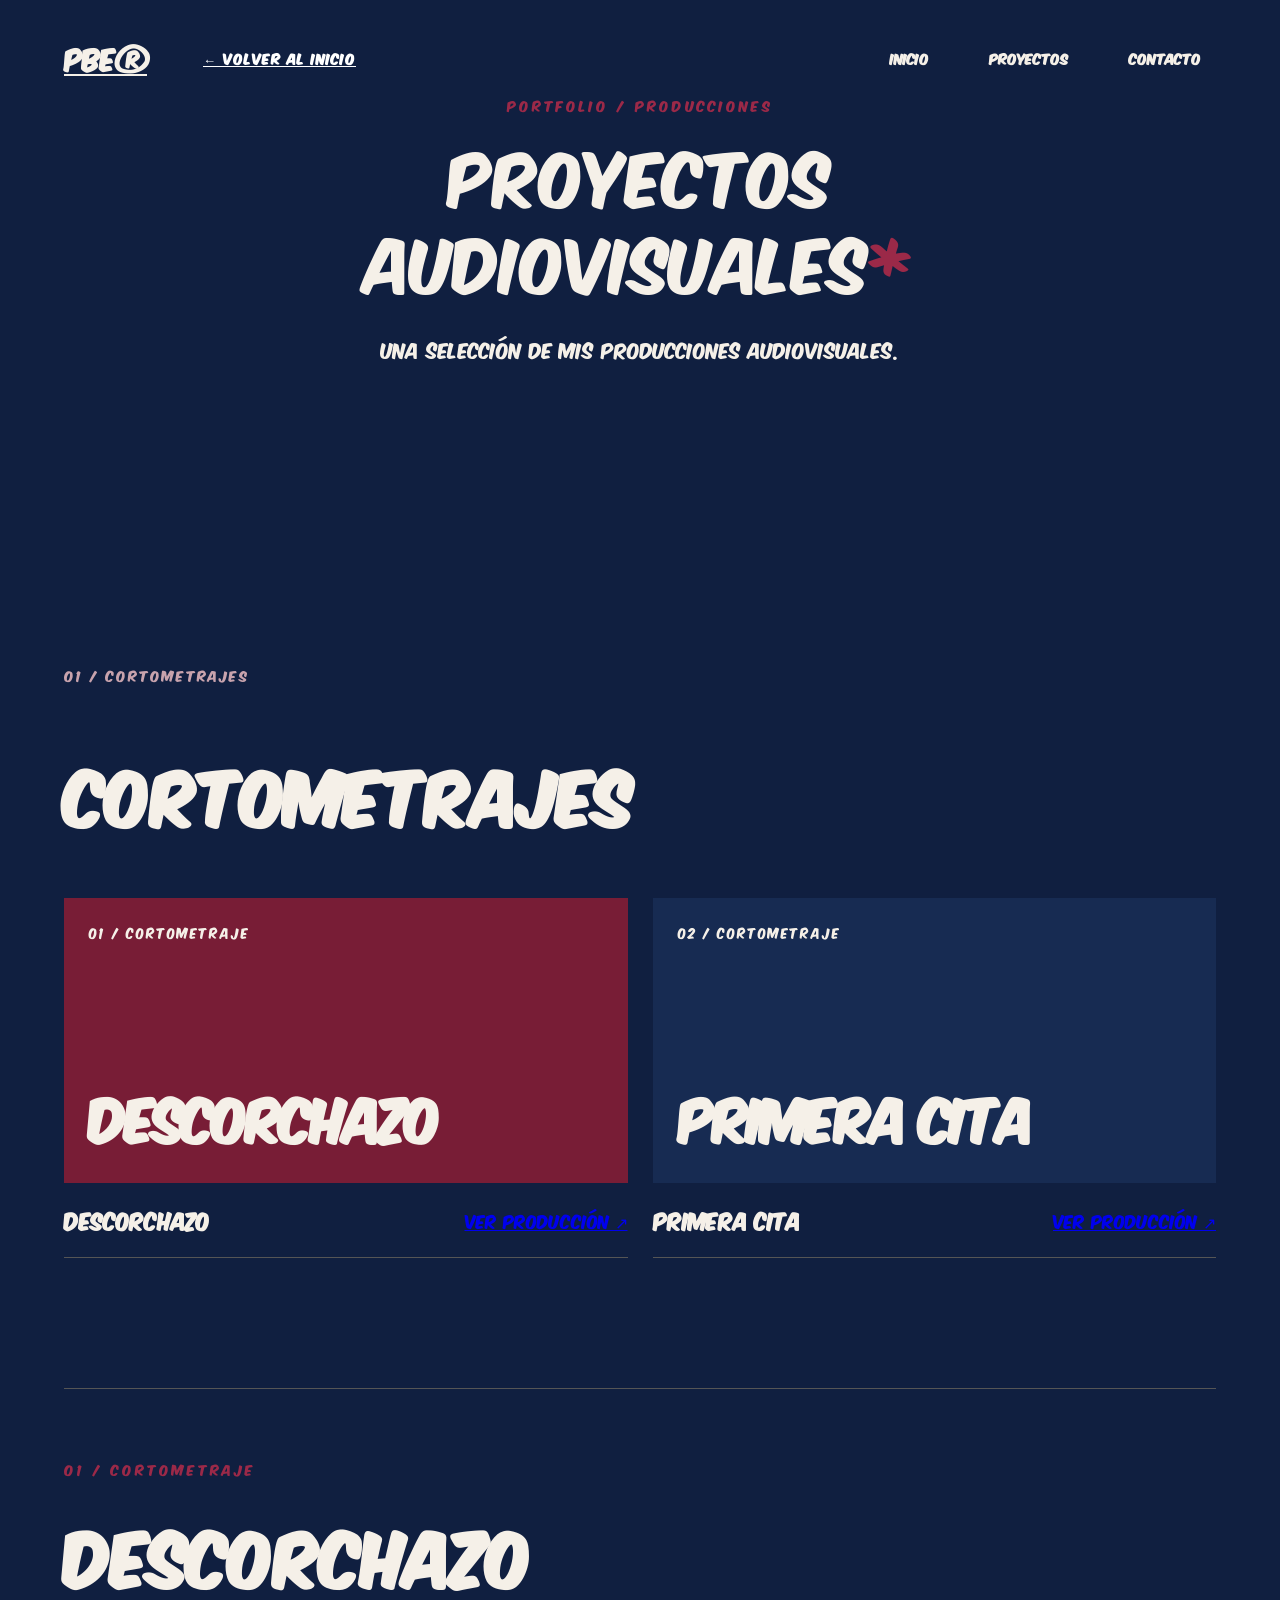
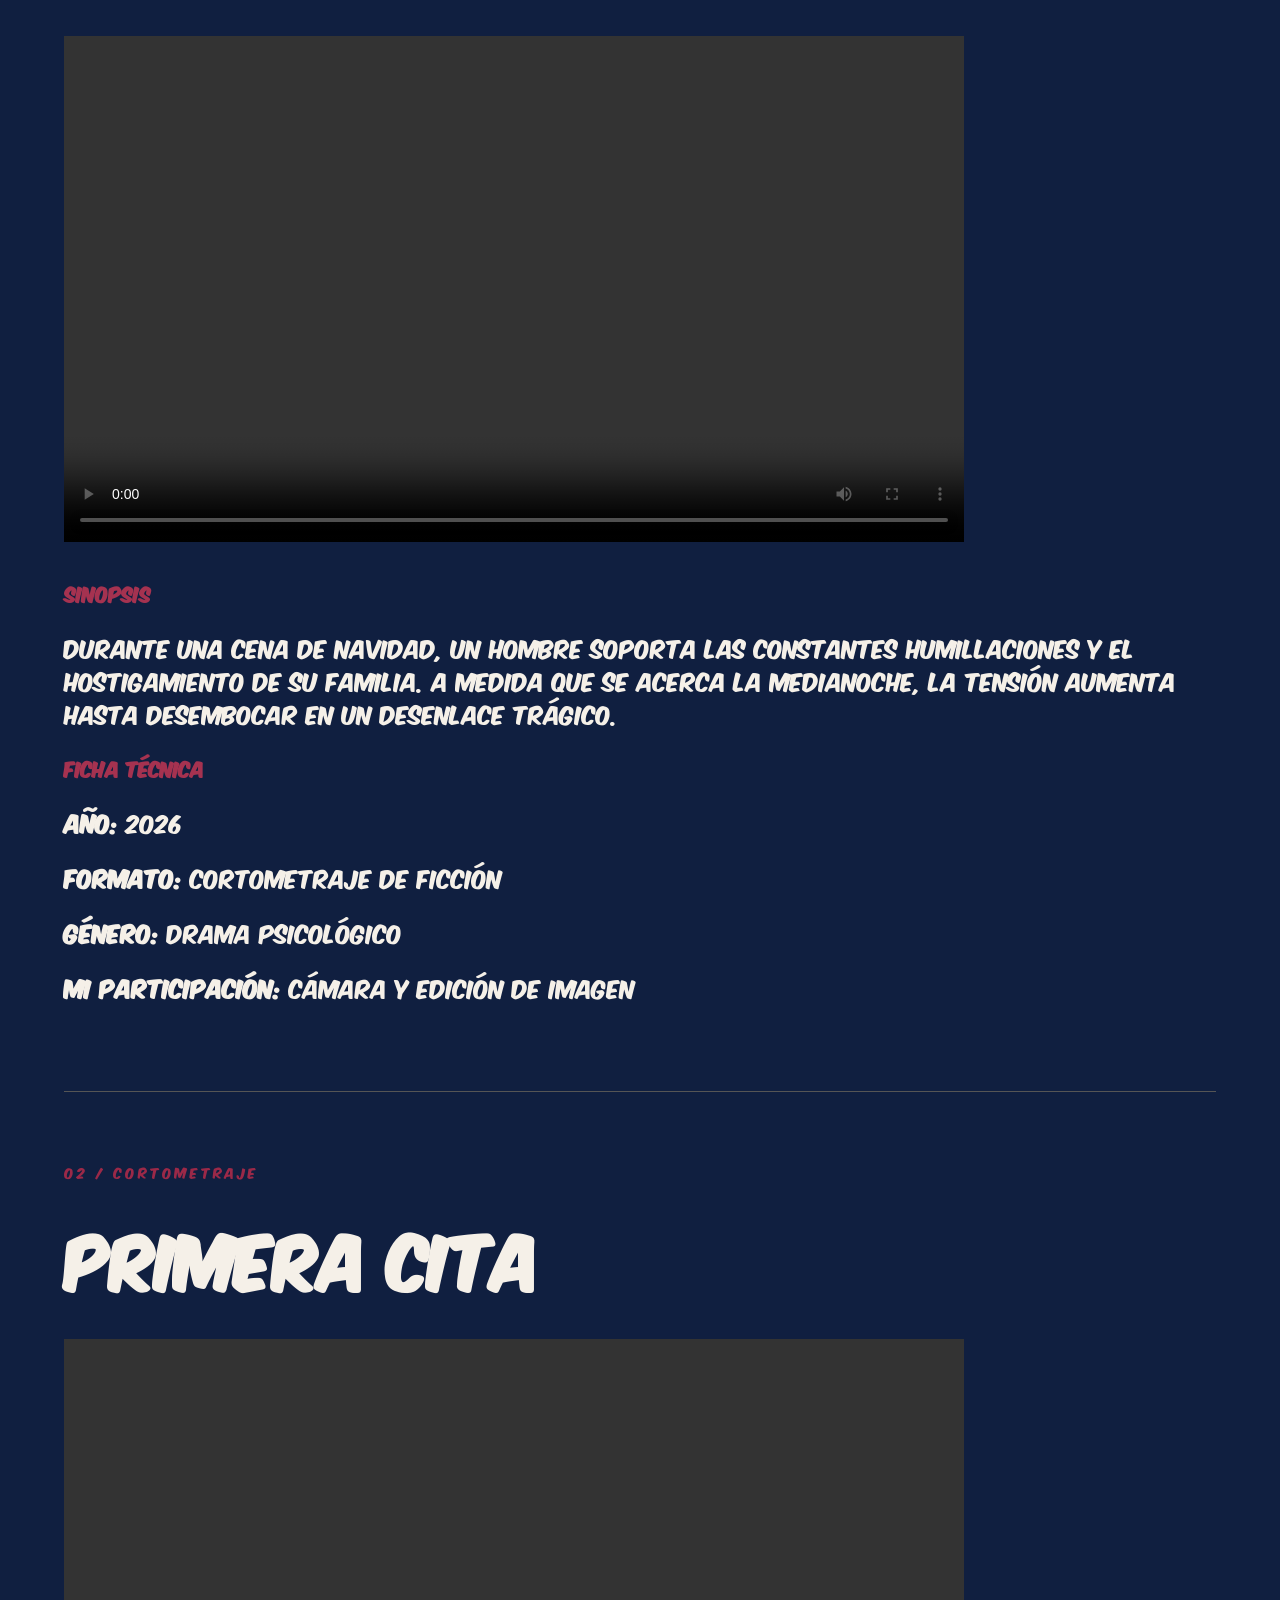
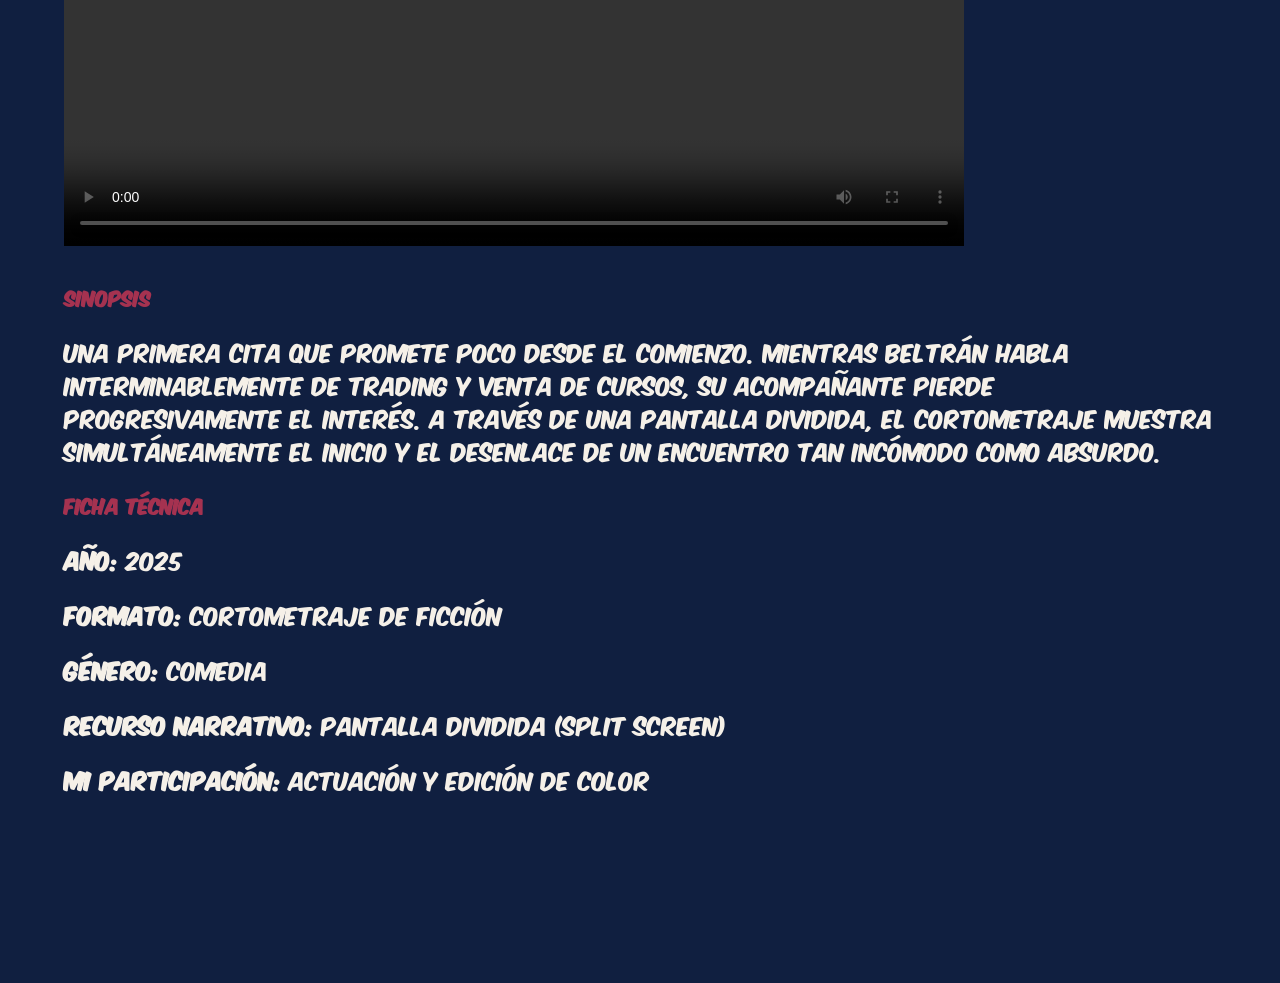
==== audiovisual.html @ 6b6edfda "Add files via upload" ====
<!DOCTYPE html>
<html lang="es">
<head>
    <meta charset="UTF-8">
    <meta name="viewport" content="width=device-width, initial-scale=1.0">
    <title>Proyectos Audiovisuales | Pedro Bartoli Espiñeira</title>
    <link rel="stylesheet" href="style.css">
</head>

<body class="pagina-audiovisuales">

<nav class="nav-audiovisuales">

    <!-- LOGO Y BOTÓN VOLVER -->
    <div class="nav-audiovisuales-izquierda">

        <a href="index.html"
           class="logo"
           aria-label="Volver al inicio">

            <span class="logo-letra">P</span>
            <span class="logo-letra">B</span>
            <span class="logo-letra">E</span>
            <span class="logo-registrado">®</span>

        </a>

        <a href="index.html" class="volver-inicio-global">
            ← VOLVER AL INICIO
        </a>

    </div>

    <!-- NAVEGACIÓN ORIGINAL -->
    <div class="nav-links">
        <a href="index.html">INICIO</a>
        <a href="index.html#proyectos">PROYECTOS</a>
        <a href="index.html#contacto">CONTACTO</a>
    </div>

</nav>

<main>

    <section class="portal-hero">
        <span class="etiqueta">PORTFOLIO / PRODUCCIONES</span>

        <h1>
            PROYECTOS<br>
            AUDIOVISUALES<span class="asterisco">*</span>
        </h1>

        <p>Una selección de mis producciones audiovisuales.</p>
    </section>

    <section class="catalogo">

        <div class="catalogo-encabezado">
            <span>01 / CORTOMETRAJES</span>
            <h2>CORTOMETRAJES</h2>
        </div>

        <div class="catalogo-grid">

            <article class="corto">

                <div class="corto-imagen">
                    <span>01 / CORTOMETRAJE</span>
                    <h3>DESCORCHAZO</h3>
                </div>

                <div class="corto-info">
                    <h3>DESCORCHAZO</h3>
                    <a href="#descorchazo">VER PRODUCCIÓN ↗</a>
                </div>

            </article>

            <article class="corto">

                <div class="corto-imagen segunda">
                    <span>02 / CORTOMETRAJE</span>
                    <h3>PRIMERA CITA</h3>
                </div>

                <div class="corto-info">
                    <h3>PRIMERA CITA</h3>
                    <a href="#primera-cita">VER PRODUCCIÓN ↗</a>
                </div>

            </article>

        </div>

    </section>

    <section class="fichas-audiovisuales">

        <!-- DESCORCHAZO -->
        <article id="descorchazo" class="ficha-produccion">

            <span class="etiqueta">01 / CORTOMETRAJE</span>
            <h2>DESCORCHAZO</h2>

            <video controls preload="metadata" playsinline>
                <source src="video/DESCORCHAZO.mp4" type="video/mp4">
                Tu navegador no admite este video.
            </video>

            <h3>SINOPSIS</h3>

            <p>
                Durante una cena de Navidad, un hombre soporta
                las constantes humillaciones y el hostigamiento
                de su familia. A medida que se acerca la medianoche,
                la tensión aumenta hasta desembocar en un
                desenlace trágico.
            </p>

            <h3>FICHA TÉCNICA</h3>

            <p><strong>Año:</strong> 2026</p>
            <p><strong>Formato:</strong> Cortometraje de ficción</p>
            <p><strong>Género:</strong> Drama psicológico</p>
            <p><strong>Mi participación:</strong> Cámara y edición de imagen</p>

        </article>

        <!-- PRIMERA CITA -->
        <article id="primera-cita" class="ficha-produccion">

            <span class="etiqueta">02 / CORTOMETRAJE</span>
            <h2>PRIMERA CITA</h2>

            <video controls preload="metadata" playsinline>
                <source src="video/PRIMERA CITA.mp4" type="video/mp4">
                Tu navegador no admite este video.
            </video>

            <h3>SINOPSIS</h3>

            <p>
                Una primera cita que promete poco desde el comienzo.
                Mientras Beltrán habla interminablemente de trading
                y venta de cursos, su acompañante pierde progresivamente
                el interés. A través de una pantalla dividida,
                el cortometraje muestra simultáneamente el inicio
                y el desenlace de un encuentro tan incómodo como absurdo.
            </p>

            <h3>FICHA TÉCNICA</h3>

            <p><strong>Año:</strong> 2025</p>
            <p><strong>Formato:</strong> Cortometraje de ficción</p>
            <p><strong>Género:</strong> Comedia</p>
            <p><strong>Recurso narrativo:</strong> Pantalla dividida (split screen)</p>
            <p><strong>Mi participación:</strong> Actuación y edición de color</p>

        </article>

    </section>

</main>

<!-- EFECTO DE MOCO -->
<script src="moco.js" defer></script>

</body>
</html>
---- style.css ----
body {
background-color: #91A9BD;    color: #f5f0e8;
    font-family: Arial, sans-serif;
    margin: 0;
    padding: 60px;
}


h1 {
    color: #f5f0e8;
    font-size: clamp(20px, 5.5vw, 85px);
    font-weight: 900;
    text-transform: uppercase;
    letter-spacing: -2px;
    line-height: 1;
    white-space: nowrap;
    margin-bottom: 45px;
}


h2 {
    color: #781d36;
    font-size: 50px;
    text-transform: uppercase;
}

p {
    font-size: 22px;
}

::selection {
    background: #781d36;
    color: white;
}

* {
    box-sizing: border-box;
}

html {
    scroll-behavior: smooth;
}

body {
    padding: 0;
}

nav {
    display: flex;
    justify-content: space-between;
    align-items: center;
    padding: 25px 5%;
    background: #101014;
}

.logo {
    font-size: 26px;
    font-weight: 900;
    color: #f5f0e8;
}

.nav-links {
    display: flex;
    gap: 30px;
}

.nav-links a {
    color: #f5f0e8;
    text-decoration: none;
    font-size: 13px;
    font-weight: bold;
}

.nav-links a:hover {
    color: #a53250;
}

.hero {
    background: #101f40;
    min-height: 75vh;
    padding: 100px 3%;
    display: flex;
    flex-direction: column;
    justify-content: center;
    overflow: hidden;
}

.hero h1 {
    font-size: clamp(18px, 5.4vw, 85px);
    letter-spacing: -0.035em;
    white-space: nowrap;
    margin: 30px 0;
}

.etiqueta {
    color: #c8a3ad;
    font-size: 13px;
    letter-spacing: 3px;
}

.hero p {
    font-size: 17px;
    letter-spacing: 2px;
}

.boton {
    display: inline-block;
    align-self: flex-start;
    background: #781d36;
    color: white;
    padding: 18px 28px;
    margin-top: 35px;
    text-decoration: none;
    font-weight: bold;
    transition: 0.3s;
}

.boton:hover {
    background: #a53250;
    transform: translateY(-5px);
}

.proyectos, .contacto {
    padding: 100px 5%;
    min-height: 350px;
}

.asterisco {
    color: #f5f0e8;
}

.contacto {
    background: #781d36;
}

.contacto h2 {
    color: white;
}

@media (max-width: 600px) {
    .nav-links {
        gap: 12px;
    }

    .nav-links a {
        font-size: 10px;
    }

    .hero {
        padding: 80px 3%;
    }

    .hero h1 {
        font-size: 5.4vw;
    }

    h2 {
        font-size: 36px;
    }
}

.proyectos-header {
    margin-bottom: 70px;
}

.proyectos-header > span {
    color: #c8a3ad;
    font-size: 13px;
    letter-spacing: 3px;
}

.proyectos-header h2 {
    font-size: clamp(60px, 9vw, 130px);
    margin: 15px 0;
    letter-spacing: -5px;
}

.lista-proyectos {
    border-top: 1px solid #555;
}

.proyecto {
    display: flex;
    align-items: center;
    gap: 25px;
    padding: 35px 15px;
    border-bottom: 1px solid #555;
    color: #f5f0e8;
    text-decoration: none;
    transition: all 0.35s ease;
}

.proyecto:hover {
    background: #781d36;
    padding-left: 35px;
}

.numero {
    font-size: 14px;
    color: #aaa;
    min-width: 35px;
}


.proyecto h3 {
    font-size: clamp(18px, 2.5vw, 30px);
    letter-spacing: -1px;
}

.proyecto {
    padding: 20px 15px;
}

.proyectos-header h2 {
    font-size: clamp(40px, 6vw, 75px);
}

.proyecto {
    position: relative;
}


.proyecto {
    position: relative;
    overflow: hidden;
    isolation: isolate;
}

.preview-proyecto {
    position: absolute;
    right: 0;
    top: 0;
    width: 48%;
    height: 100%;
    object-fit: cover;
    object-position: center;
    opacity: 0;
    pointer-events: none;
    border: none;
    transform: none;
    z-index: -1;

    /* Difuminado progresivo hacia la izquierda */
    -webkit-mask-image: linear-gradient(
        to right,
        transparent 0%,
        rgba(0,0,0,0.4) 25%,
        black 65%
    );
    mask-image: linear-gradient(
        to right,
        transparent 0%,
        rgba(0,0,0,0.4) 25%,
        black 65%
    );

    transition: opacity 0.4s ease;
}

.proyecto:hover .preview-proyecto {
    opacity: 1;
    transform: none;
}

.proyecto:hover {
    background: #781d36;
}

.proyecto h3,
.proyecto .numero,
.proyecto .categoria,
.proyecto .flecha {
    position: relative;
    z-index: 2;
}

/* PORTAL AUDIOVISUAL */

.portal-hero {
    background: #101f40;
    padding: 100px 5%;
}

.portal-hero h1 {
    font-size: clamp(38px, 7vw, 100px);
    line-height: 0.95;
    letter-spacing: -3px;
    white-space: normal;
    margin: 35px 0;
}

.portal-hero p {
    font-size: 18px;
}

.catalogo {
    padding: 90px 5%;
}

.catalogo-encabezado > span {
    color: #c8a3ad;
    font-size: 13px;
    letter-spacing: 2px;
}

.catalogo-encabezado h2 {
    color: #f5f0e8;
    font-size: clamp(35px, 5vw, 65px);
}

.catalogo-grid {
    display: grid;
    grid-template-columns: repeat(2, minmax(0, 1fr));
    gap: 25px;
    margin-top: 40px;
}

.corto-imagen {
    background: #781d36;
    height: 285px;
    padding: 25px;
    display: flex;
    flex-direction: column;
    justify-content: space-between;
    transition: filter 0.3s ease;
}

.corto-imagen.segunda {
    background: #172b52;
}

.corto-imagen span {
    font-size: 12px;
    letter-spacing: 2px;
}

.corto-imagen h3 {
    font-size: clamp(28px, 4vw, 55px);
    letter-spacing: -2px;
    margin: 0;
}


.corto:hover .corto-imagen {
    filter: brightness(0.8);
}


.corto-info {
    display: flex;
    justify-content: space-between;
    align-items: center;
    gap: 15px;
    padding: 20px 0;
    border-bottom: 1px solid #555;
}

.corto-info h3 {
    font-size: 20px;
    margin: 0;
}

.corto-info span {
    font-size: 12px;
}

@media (max-width: 700px) {
    .catalogo-grid {
        grid-template-columns: 1fr;
    }

    .portal-hero {
        padding: 70px 5%;
    }

    .corto-imagen {
        height: 240px;
    }
}

.fichas-audiovisuales {
    padding: 40px 5% 100px;
}

.ficha-produccion {
    padding: 65px 0;
    border-top: 1px solid #555;
    scroll-margin-top: 100px;
}

.ficha-produccion h2 {
    font-size: clamp(32px, 5vw, 65px);
    margin: 20px 0 30px;
}

.ficha-produccion video {
    display: block;
    width: 100%;
    max-width: 900px;
    background: #000;
    aspect-ratio: 16 / 9;
    margin-bottom: 35px;
}

.ficha-produccion h3 {
    color: #a53250;
}

.corto-imagen {
    background-image: url("miniatura descorchazo.png");
    background-size: cover;
    background-position: center;
}

.corto-imagen.segunda {
    background-image: none;
}

.corto-imagen.segunda {
    background-image: url("miniatura primera cita.png");
    background-size: cover;
    background-position: center;
}

/* PORTADA AUDIOVISUAL */


/* PORTADA AUDIOVISUAL */

.portal-hero {
    position: relative;
    background-image:
        linear-gradient(
            rgba(16, 31, 64, 0.45),
            rgba(16, 31, 64, 0.45)
        ),
        url("fondo audiovisual.png");

    background-size: cover;
    background-position: center;
    background-repeat: no-repeat;
    background-color: #101f40;
    padding: 100px 5%;
    min-height: 480px;
}

/* TITULO MAS COMPACTO */

.portal-hero h1 {
    font-size: clamp(36px, 5.5vw, 75px);
    line-height: 1;
    letter-spacing: -2px;
    margin: 30px 0;
}

/* CONTACTO */

.contacto {
    background: #781d36;
    padding: 110px 5%;
}

.contacto h2 {
    color: #f5f0e8;
    font-size: clamp(42px, 8vw, 110px);
    line-height: 0.95;
    letter-spacing: -3px;
    margin: 35px 0;
}

.contacto p {
    font-size: 19px;
    line-height: 1.6;
    max-width: 580px;
}

.contacto-links {
    display: flex;
    flex-wrap: wrap;
    gap: 35px;
    margin-top: 60px;
}

.contacto-links a {
    color: #f5f0e8;
    font-size: 16px;
    font-weight: bold;
    text-decoration: none;
    border-bottom: 1px solid #f5f0e8;
    padding-bottom: 10px;
    transition: 0.3s;
}

.contacto-links a:hover {
    color: #101014;
    border-color: #101014;
}

/* FOOTER */

.footer {
    display: flex;
    justify-content: space-between;
    gap: 20px;
    flex-wrap: wrap;
    padding: 30px 5%;
    background: #101014;
    color: #aaa;
    font-size: 12px;
    letter-spacing: 1px;
}

@media (max-width: 600px) {
    .contacto {
        padding: 80px 5%;
    }

    .contacto h2 {
        letter-spacing: -1px;
    }

    .contacto-links {
        gap: 25px;
    }
}

/* MENU INTEGRADO A LA PORTADA */

.nav-inicio {
    background-color: #101f40;
}

/* BOTONES DE LA PORTADA */

.hero-botones {
    display: flex;
    flex-wrap: wrap;
    align-items: center;
    gap: 20px;
    margin-top: 35px;
}

.hero-botones .boton {
    margin-top: 0;
}

/* BOTON CONTACTAME */

.boton-contacto {
    background: transparent;
    border: 2px solid #f5f0e8;
    color: #f5f0e8;
    padding: 16px 26px;
}

.boton-contacto:hover {
    background: #f5f0e8;
    color: #101f40;
}

.boton-contacto {
    background-color: #7030A0;
    border: 2px solid #7030A0;
    color: white;
}

.boton-contacto:hover {
    background-color: #9250C5;
    border-color: #9250C5;
    color: white;
}

/* PORTAL DE CONTACTO */

.portal-contacto {
    background: #101f40;
    min-height: 100vh;
    padding: 100px 5%;
}

.portal-contacto h1 {
    font-size: clamp(40px, 7vw, 95px);
    line-height: 0.95;
    letter-spacing: -3px;
    white-space: normal;
    margin: 35px 0;
}

.portal-contacto p {
    font-size: 19px;
    line-height: 1.6;
    max-width: 600px;
    margin-bottom: 70px;
}

.contacto-portal-links {
    border-top: 1px solid #777;
}

.contacto-portal-links a {
    display: flex;
    justify-content: space-between;
    align-items: center;
    gap: 20px;
    padding: 30px 15px;
    border-bottom: 1px solid #777;
    color: #f5f0e8;
    text-decoration: none;
    transition: 0.3s;
}

.contacto-portal-links a:hover {
    background: #7030A0;
    padding-left: 30px;
}

.contacto-portal-links span {
    font-size: 13px;
    letter-spacing: 2px;
}

.contacto-portal-links strong {
    font-size: 18px;
}

/* PORTAL DE PROYECTOS */

.portal-proyectos {
    background-color: #101f40;
    padding: 100px 5% 75px;
}

.portal-proyectos h1 {
    font-size: clamp(48px, 8vw, 110px);
    line-height: 1;
    letter-spacing: -4px;
    margin: 30px 0;
}

.portal-proyectos-descripcion {
    font-size: 18px;
    line-height: 1.6;
    max-width: 580px;
}

/* PROYECTOS MÁS COMPACTOS */

.proyectos .proyecto {
    min-height: 100px;
    padding: 20px 15px;
}

.proyectos .proyecto h2 {
    font-size: clamp(20px, 3vw, 32px);
    margin: 0;
}

.proyectos .preview-proyecto {
    max-width: 280px;
    max-height: 110px;
    object-fit: cover;
}

/* EFECTO HOVER - BORDES LUMINOSOS */

.proyectos .proyecto {
    position: relative;
    border: 1px solid transparent;
    transition: border-color 0.3s ease, 
                box-shadow 0.3s ease,
                background-color 0.3s ease;
}

.proyectos .proyecto:hover {
    background-color: transparent;
    border-color: #a855f7;
    box-shadow:
        0 0 10px rgba(168, 85, 247, 0.5),
        0 0 25px rgba(168, 85, 247, 0.25),
        inset 0 0 12px rgba(168, 85, 247, 0.1);
}

/* EFECTO NEÓN GLOBAL */

.boton,
.proyecto,
.contacto-portal-links a,
.nav-links a {
    transition:
        border-color 0.3s ease,
        box-shadow 0.3s ease,
        background-color 0.3s ease;
}

/* BOTONES PRINCIPALES */

.boton:hover {
    background-color: transparent;
    color: #f5f0e8;
    border-color: #a855f7;
    box-shadow:
        0 0 10px rgba(168, 85, 247, 0.6),
        0 0 25px rgba(168, 85, 247, 0.3),
        inset 0 0 12px rgba(168, 85, 247, 0.1);
}

/* TARJETAS DE PROYECTOS */

.proyectos .proyecto:hover {
    background-color: transparent;
    border-color: #a855f7;
    box-shadow:
        0 0 10px rgba(168, 85, 247, 0.6),
        0 0 25px rgba(168, 85, 247, 0.3),
        inset 0 0 12px rgba(168, 85, 247, 0.1);
}

/* ENLACES DE CONTACTO */

.contacto-portal-links a:hover {
    background-color: transparent;
    border-color: #a855f7;
    box-shadow:
        0 0 10px rgba(168, 85, 247, 0.6),
        0 0 25px rgba(168, 85, 247, 0.3);
}

/* MENÚ SUPERIOR */

.nav-links a {
    border: 1px solid transparent;
    padding: 8px 12px;
}

.nav-links a:hover {
    color: #f5f0e8;
    border-color: #a855f7;
    box-shadow:
        0 0 10px rgba(168, 85, 247, 0.6),
        0 0 20px rgba(168, 85, 247, 0.3);
}

/* IMAGENES HOVER - CONTACTO */

.contacto-portal-links a {
    position: relative;
    overflow: hidden;
    isolation: isolate;
    min-height: 125px;
}

/* Mantener textos por encima de las imagenes */

.contacto-portal-links a span,
.contacto-portal-links a strong {
    position: relative;
    z-index: 2;
}

/* Imagen oculta inicialmente */

.contacto-preview {
    position: absolute;
    top: 0;
    right: 0;

    width: 48%;
    height: 100%;

    object-fit: cover;
    object-position: center;

    opacity: 0;
    transform: translateX(20px);

    /* Difuminado progresivo del borde izquierdo */
    -webkit-mask-image: linear-gradient(
        to right,
        transparent 0%,
        black 45%,
        black 100%
    );

    mask-image: linear-gradient(
        to right,
        transparent 0%,
        black 45%,
        black 100%
    );

    transition:
        opacity 0.4s ease,
        transform 0.4s ease;

    pointer-events: none;
    z-index: 0;
}

/* Mostrar imagen al pasar el mouse */

.contacto-portal-links a:hover .contacto-preview {
    opacity: 1;
    transform: translateX(0);
}

/* Mantener fondo oscuro y borde neon */

.contacto-portal-links a:hover {
    background-color: transparent;
    border-color: #a855f7;

    box-shadow:
        0 0 10px rgba(168, 85, 247, 0.6),
        0 0 25px rgba(168, 85, 247, 0.3),
        inset 0 0 12px rgba(168, 85, 247, 0.1);
}

@media (max-width: 600px) {
    .contacto-preview {
        width: 65%;
        opacity: 0.18;
        transform: none;
    }

    .contacto-portal-links a:hover .contacto-preview {
        opacity: 0.45;
    }
}

/* OCULTAR TEXTOS DE LA DERECHA EN CONTACTO */

.contacto-portal-links a strong {
    display: none;
}

/* TITULO DE CONTACTO EN UNA SOLA LINEA */

.portal-contacto h1 {
    font-size: clamp(28px, 6vw, 85px);
    white-space: nowrap;
    letter-spacing: -3px;
}

/* ==================================
   IDENTIDAD VISUAL GLOBAL - PBE
   ================================== */

:root {
    --azul: #101f40;
    --blanco: #f5f0e8;
    --bordo: #9b2948;
    --violeta: #a855f7;
}

/* FONDO GENERAL */

html,
body,
main {
    background-color: var(--azul);
    color: var(--blanco);
}

/* NAVEGACION */

nav,
.nav-inicio {
    background-color: var(--azul);
}

nav a,
.nav-links a,
.logo {
    color: var(--blanco);
}

/* SECCIONES PRINCIPALES */

.hero,
.proyectos,
.portal-proyectos,
.portal-contacto,
.portal-hero,
.catalogo,
.fichas-audiovisuales,
.ficha-produccion,
.contacto,
.footer {
    background-color: var(--azul);
    color: var(--blanco);
}

/* TITULOS Y TEXTOS */

h1,
h2,
h3,
p {
    color: var(--blanco);
}

/* DETALLES EN BORDO */

.etiqueta,
.numero,
.asterisco,
.flecha {
    color: var(--bordo);
}

/* TITULOS DE PROYECTOS */

.proyectos .proyecto h2 {
    color: var(--bordo);
}

/* BOTONES PRINCIPALES */

.boton {
    background-color: var(--bordo);
    border: 2px solid var(--bordo);
    color: var(--blanco);
}

/* BOTON CONTACTO */

.boton-contacto {
    background-color: #7030a0;
    border-color: #7030a0;
    color: var(--blanco);
}

/* ENLACES DE CONTACTO */

.contacto-portal-links a {
    background-color: transparent;
    color: var(--blanco);
}

/* EFECTO NEON AL PASAR EL MOUSE */

.boton:hover,
.proyectos .proyecto:hover,
.contacto-portal-links a:hover,
.nav-links a:hover {
    border-color: var(--violeta);
    box-shadow:
        0 0 10px rgba(168, 85, 247, 0.6),
        0 0 25px rgba(168, 85, 247, 0.3),
        inset 0 0 12px rgba(168, 85, 247, 0.1);
}

/* PALABRAS DESTACADAS */

.destacado {
    color: #9b2948;
}

/* =====================================
   TAMAÑO UNIFICADO - PBE
   REFERENCIA: PANTALLA PROYECTOS
   ===================================== */

:root {
    --alto-opcion: 100px;
    --espaciado-opcion: 20px 15px;
}

/* PROYECTOS Y CONTACTO */

.proyectos .proyecto,
.contacto-portal-links a {
    min-height: var(--alto-opcion);
    padding: var(--espaciado-opcion);
    box-sizing: border-box;
}

/* TIPOGRAFIA DE LAS OPCIONES */

.proyectos .proyecto h2 {
    font-size: clamp(20px, 3vw, 32px);
}

.contacto-portal-links a span {
    font-size: 13px;
    letter-spacing: 2px;
}

/* IMAGENES DE CONTACTO */

.contacto-preview {
    height: 100%;
}

/* BOTONES PRINCIPALES DE INICIO */

.hero-botones .boton {
    min-height: 52px;
    padding: 14px 24px;
    box-sizing: border-box;
    display: inline-flex;
    align-items: center;
    justify-content: center;
    font-size: 14px;
    font-weight: 700;
}

/* ENLACES DEL MENU SUPERIOR */

.nav-links a {
    padding: 10px 14px;
    font-size: 13px;
}


/* ANIMACION PBE - LETRA POR LETRA */

.logo {
    display: inline-flex;
    align-items: baseline;
    font-size: 26px;
    font-weight: 900;
    color: #f5f0e8;
    white-space: nowrap;
}

.logo-letra {
    display: inline-block;
    color: #f5f0e8;
    transform-origin: center bottom;
    animation: pbeSecuencia 3s ease-in-out infinite;
}

/* P */
.logo-letra:nth-child(1) {
    animation-delay: 0s;
}

/* B */
.logo-letra:nth-child(2) {
    animation-delay: 1s;
}

/* E */
.logo-letra:nth-child(3) {
    animation-delay: 2s;
}

/* SIMBOLO REGISTRADO */
.logo-registrado {
    color: #f5f0e8;
}

/* CADA LETRA SE ILUMINA EN SU TURNO */

@keyframes pbeSecuencia {
    0%, 30%, 100% {
        color: #f5f0e8;
        transform: scale(1);
    }

    15% {
        color: #e63946;
        transform: scale(1.154);
        text-shadow: 0 0 12px rgba(230, 57, 70, 0.5);
    }
}

/* ELIMINAR LA LINEA ANTERIOR */

.logo::after {
    content: none;
}

@media (prefers-reduced-motion: reduce) {
    .logo-letra {
        animation: none;
    }
}

/* =====================================
   PORTADA INICIO - DISEÑO COMPACTO
   ===================================== */

.nav-inicio {
    padding: 25px 5% 10px;
}

/* Acercar el nombre al logo */

#inicio.hero {
    min-height: auto;
    padding: 65px 3% 90px;
    justify-content: flex-start;
}

/* Ajustar espacios del titulo */

#inicio.hero h1 {
    margin-top: 22px;
    margin-bottom: 25px;
}

/* Botones */

#inicio .hero-botones {
    margin-top: 30px;
}

/* Celulares */

@media (max-width: 600px) {

    #inicio.hero {
        padding: 45px 5% 70px;
    }

    #inicio.hero h1 {
        margin-top: 20px;
    }
}

/* INICIO - NOMBRE CERCA DEL LOGO */

.nav-inicio {
    padding-top: 25px;
    padding-bottom: 0;
}

#inicio.hero {
    min-height: auto;
    padding: 12px 3% 70px;
    justify-content: flex-start;
}

#inicio.hero h1 {
    margin-top: 0;
    margin-bottom: 25px;
}

@media (max-width: 600px) {
    #inicio.hero {
        padding: 12px 5% 55px;
    }
}

/* FUENTE PERSONALIZADA KOMIKAX */

@font-face {
    font-family: 'Komikax';
    src: url('fonts/KOMIKAX_.ttf') format('truetype');
    font-weight: normal;
    font-style: normal;
    font-display: swap;
}

/* NOMBRE PRINCIPAL */

#inicio.hero h1 {
    font-family: 'Komikax', Arial, sans-serif;
    font-weight: normal;
}

/* =====================================
   INICIO - PORTADA CENTRADA
   ===================================== */

#inicio.hero {
    display: flex;
    flex-direction: column;
    align-items: center;
    justify-content: center;
    text-align: center;

    min-height: 65vh;
    padding: 50px 5%;
}

/* NOMBRE PRINCIPAL */

#inicio.hero h1 {
    font-family: 'Komikax', Arial, sans-serif;
    font-weight: normal;
    font-size: clamp(28px, 5vw, 70px);
    white-space: normal;
    line-height: 1.15;
    margin: 0 0 25px;
}

/* PROFESION */

#inicio.hero p {
    color: #9b2948;
    text-align: center;
    margin: 0;
}

/* BOTONES CENTRADOS */

#inicio .hero-botones {
    display: flex;
    justify-content: center;
    align-items: center;
    gap: 15px;
    margin-top: 35px;
}

/* AJUSTE PARA CELULARES */

@media (max-width: 600px) {
    #inicio.hero {
        min-height: 60vh;
        padding: 40px 5%;
    }

    #inicio .hero-botones {
        flex-wrap: wrap;
    }
}

/* PORTADA CENTRADA SIN ESPACIO SUPERIOR */

.nav-inicio {
    padding-top: 20px;
    padding-bottom: 0;
}

#inicio.hero {
    min-height: auto;
    padding: 15px 5% 70px;

    display: flex;
    flex-direction: column;
    align-items: center;
    justify-content: flex-start;
    text-align: center;
}

#inicio.hero h1 {
    margin-top: 0;
    margin-bottom: 25px;
}

/* ==========================================
   PBE - ESPECIFICACIONES TECNICAS
   ========================================== */

.pagina-especificaciones {
    background: #101f40;
    color: #f5f0e8;
}

.pagina-especificaciones .logo {
    text-decoration: none;
}

.spec-main {
    width: 100%;
    min-height: 80vh;
    padding: 15px 5% 70px;
}

.spec-header {
    text-align: center;
    margin-bottom: 30px;
}

.spec-etiqueta {
    color: #9b2948;
    font-size: 12px;
    font-weight: 700;
    letter-spacing: 3px;
    margin-bottom: 14px;
}

.spec-header h1 {
    color: #f5f0e8;
    font-size: clamp(30px, 5vw, 65px);
    font-weight: 900;
    line-height: 1.1;
    margin: 0 0 15px;
}

.spec-subtitulo {
    color: #9b2948;
    font-size: 13px;
    font-weight: 700;
    letter-spacing: 2px;
}

/* RONDA */

.spec-ronda {
    display: flex;
    flex-direction: column;
    align-items: center;
}

.spec-circulo {
    --radio: 240px;

    width: 620px;
    height: 620px;
    max-width: 100%;
    position: relative;
    margin: 0 auto;
    border-radius: 50%;
}

/* LINEA CIRCULAR */

.spec-circulo::before {
    content: "";
    position: absolute;
    width: calc(var(--radio) * 2);
    height: calc(var(--radio) * 2);
    top: 50%;
    left: 50%;
    transform: translate(-50%, -50%);
    border: 1px dashed rgba(245, 240, 232, 0.22);
    border-radius: 50%;
    pointer-events: none;
}

/* CENTRO INTERACTIVO */

.spec-centro {
    position: absolute;
    width: 250px;
    height: 250px;
    top: 50%;
    left: 50%;
    transform: translate(-50%, -50%);
    background: #172b53;
    border: 2px solid #9b2948;
    border-radius: 50%;
    box-shadow: 0 0 35px rgba(155, 41, 72, 0.15);

    display: flex;
    align-items: center;
    justify-content: center;
    text-align: center;
    padding: 25px;
    z-index: 2;
}

.spec-centro-contenido {
    width: 100%;
}

#spec-categoria {
    display: block;
    font-size: 10px;
    color: #d17a96;
    font-weight: 700;
    letter-spacing: 1.5px;
    margin-bottom: 12px;
}

#spec-nombre {
    font-size: clamp(17px, 2vw, 24px);
    color: #f5f0e8;
    line-height: 1.1;
    margin: 0 0 12px;
    overflow-wrap: anywhere;
}

#spec-descripcion {
    font-size: 12px;
    line-height: 1.5;
    color: #c4c9d5;
    margin: 0;
}

/* APLICACIONES ALREDEDOR DEL CIRCULO */

.spec-app {
    --angulo: calc(var(--pos) * 360deg / 7 - 90deg);

    position: absolute;
    top: 50%;
    left: 50%;

    width: 110px;
    min-height: 110px;

    transform:
        translate(-50%, -50%)
        rotate(var(--angulo))
        translateX(var(--radio))
        rotate(calc(-1 * var(--angulo)));

    background: transparent;
    border: 0;
    padding: 5px;
    cursor: pointer;

    display: flex;
    flex-direction: column;
    align-items: center;
    justify-content: center;
    gap: 8px;
    color: #f5f0e8;
    z-index: 3;
}

/* ICONOS */

.spec-icono {
    width: 76px;
    height: 76px;
    border-radius: 50%;
    border: 2px solid rgba(245, 240, 232, 0.55);

    display: flex;
    align-items: center;
    justify-content: center;

    font-size: 27px;
    font-weight: 900;
    color: white;

    transition:
        transform 0.3s ease,
        box-shadow 0.3s ease,
        border-color 0.3s ease;
}

.spec-app-nombre {
    font-size: 10px;
    font-weight: 800;
    letter-spacing: 0.5px;
    text-align: center;
    white-space: nowrap;
}

/* COLORES DE LAS HERRAMIENTAS */

.spec-icono.premiere {
    background: #362879;
    color: #d4c4ff;
}

.spec-icono.after {
    background: #403082;
    color: #d4c4ff;
}

.spec-icono.audition {
    background: #273a83;
    color: #c2d5ff;
}

.spec-icono.davinci {
    background: #24506a;
}

.spec-icono.capcut {
    background: #303448;
}

.spec-icono.canva {
    background: #146d87;
}

.spec-icono.ia {
    background: #9b2948;
}

/* INTERACCION */

.spec-app:hover .spec-icono,
.spec-app:focus-visible .spec-icono,
.spec-app.activa .spec-icono {
    transform: scale(1.18);
    border-color: #a855f7;
    box-shadow:
        0 0 20px rgba(168, 85, 247, 0.55);
}

.spec-app:focus-visible {
    outline: 2px solid #a855f7;
    outline-offset: 5px;
}

.spec-ayuda {
    color: #8d9bb6;
    font-size: 11px;
    letter-spacing: 1.5px;
    text-align: center;
    margin-top: 5px;
}

.spec-volver {
    margin-top: 55px;
}

.spec-volver a {
    color: #f5f0e8;
    text-decoration: none;
    font-size: 13px;
    font-weight: 800;
    transition: color 0.3s;
}

.spec-volver a:hover {
    color: #9b2948;
}

/* TABLETS */

@media (max-width: 700px) {

    .spec-circulo {
        --radio: 175px;
        width: 460px;
        height: 460px;
    }

    .spec-centro {
        width: 190px;
        height: 190px;
        padding: 18px;
    }

    #spec-nombre {
        font-size: 17px;
    }

    #spec-descripcion {
        font-size: 10px;
    }

    .spec-app {
        width: 85px;
        min-height: 85px;
    }

    .spec-icono {
        width: 57px;
        height: 57px;
        font-size: 21px;
    }

    .spec-app-nombre {
        font-size: 8px;
    }
}

/* CELULARES */

@media (max-width: 480px) {

    .spec-main {
        padding-left: 3%;
        padding-right: 3%;
    }

    .spec-header h1 {
        font-size: 28px;
    }

    .spec-circulo {
        --radio: min(37vw, 145px);
        width: 100%;
        height: 360px;
    }

    .spec-centro {
        width: 150px;
        height: 150px;
        padding: 14px;
    }

    #spec-categoria {
        font-size: 8px;
        margin-bottom: 7px;
    }

    #spec-nombre {
        font-size: 14px;
        margin-bottom: 7px;
    }

    #spec-descripcion {
        font-size: 9px;
        line-height: 1.3;
    }

    .spec-app {
        width: 65px;
        min-height: 65px;
        gap: 5px;
    }

    .spec-icono {
        width: 47px;
        height: 47px;
        font-size: 17px;
    }

    .spec-app-nombre {
        font-size: 7px;
        letter-spacing: 0;
    }

    .spec-ayuda {
        font-size: 9px;
        padding: 0 15px;
    }
}

@media (prefers-reduced-motion: reduce) {
    .spec-icono {
        transition: none;
    }
}

/* TRES BOTONES CENTRADOS EN INICIO */

#inicio .hero-botones {
    display: flex;
    justify-content: center;
    align-items: center;
    flex-wrap: wrap;
    gap: 12px;
}

/* LOGOS DE SOFTWARE */

.pagina-especificaciones .spec-logo-img {
  width: 64px;
  height: 64px;
  object-fit: contain;
  display: block;
  margin: 0 auto 8px;
  padding: 0;
  background: transparent;
  border: none;
  border-radius: 0;
  box-shadow: none;
}

/* LOGOS DE SOFTWARE CON FORMA CIRCULAR */

.pagina-especificaciones .spec-logo-img {
  width: 68px;
  height: 68px;
  border-radius: 50%;
  object-fit: contain;
  display: block;
  margin: 0 auto 8px;
  padding: 9px;
  box-sizing: border-box;

  background-color: #182b50;
  border: 2px solid rgba(245, 240, 232, 0.25);

  transition: transform 0.3s ease,
              border-color 0.3s ease,
              box-shadow 0.3s ease;
}

/* EFECTO AL PASAR EL MOUSE */

.pagina-especificaciones .spec-app:hover .spec-logo-img,
.pagina-especificaciones .spec-app.activa .spec-logo-img {
  transform: scale(1.12);
  border-color: #a855f7;
  box-shadow: 0 0 18px rgba(168, 85, 247, 0.35);
}

/* CIRCULO PARA IA GENERATIVA */

.pagina-especificaciones .spec-icono.ia {
  width: 68px;
  height: 68px;
  border-radius: 50%;
  box-sizing: border-box;
  margin: 0 auto 8px;
  border: 2px solid rgba(245, 240, 232, 0.25);
}

/* BOTÓN ESPECIFICACIONES VERDE */

#inicio .hero-botones a[href="especificaciones.html"] {
  background-color: #2e9b57;
  color: #ffffff;
  border-color: #2e9b57;
}

/* EFECTO AL PASAR EL MOUSE */

#inicio .hero-botones a[href="especificaciones.html"]:hover {
  background-color: #39c46c;
  border-color: #39c46c;
  color: #ffffff;
  transform: translateY(-4px);
}

/* MISMA TIPOGRAFÍA QUE EL NOMBRE */

#inicio.hero > p {
  font-family: 'Komikax', sans-serif;
  font-size: 16px;
  letter-spacing: 1px;
}

/* TIPOGRAFÍA OFICIAL PBE® */

html,
body,
button,
input,
textarea,
select {
  font-family: 'Komikax', sans-serif;
}

body * {
  font-family: inherit;
}

/* Ajuste para mejorar la lectura */
p,
span,
a,
button {
  line-height: 1.5;
}


/* BOTONES VERTICALES DEL INICIO */

#inicio .hero-botones {
  display: flex;
  justify-content: center;
  align-items: center;
  flex-wrap: wrap;
  gap: 22px;
  margin-top: 30px;
}

#inicio .hero-botones .boton {
  width: 205px;
  height: 390px;

  display: flex;
  align-items: center;
  justify-content: center;

  padding: 20px;
  box-sizing: border-box;

  text-align: center;
  line-height: 1.5;
  border-radius: 16px;

  transition: transform 0.3s ease,
              box-shadow 0.3s ease;
}

/* ANIMACIÓN AL PASAR EL MOUSE */

#inicio .hero-botones .boton:hover {
  transform: translateY(-8px) scale(1.04);
  box-shadow: 0 12px 25px rgba(0, 0, 0, 0.3);
}

/* ADAPTACIÓN A CELULARES */

@media (max-width: 600px) {
  #inicio .hero-botones .boton {
    width: 160px;
    height: 300px;
    padding: 12px;
    font-size: 12px;
  }
}

/* BOTONES GIGANTES DEL INICIO */

#inicio .hero-botones {
  display: grid;
  grid-template-columns: repeat(3, minmax(0, 1fr));

  width: 100%;
  max-width: none;

  gap: 2cm;
  margin-top: 35px;
  padding: 0;

  box-sizing: border-box;
}

/* CADA BOTÓN */

#inicio .hero-botones .boton {
  width: 100%;
  height: auto;
  aspect-ratio: 0.68;

  display: flex;
  align-items: center;
  justify-content: center;

  padding: 20px;
  box-sizing: border-box;

  border-radius: 18px;
  text-align: center;

  font-size: clamp(13px, 1.5vw, 23px);
  line-height: 1.5;

  transition: transform 0.3s ease,
              box-shadow 0.3s ease;
}

/* EFECTO HOVER */

#inicio .hero-botones .boton:hover {
  transform: translateY(-10px) scale(1.02);
  box-shadow: 0 18px 35px rgba(0, 0, 0, 0.35);
}

/* PERMITIR QUE OCUPEN EL ANCHO DISPONIBLE */

#inicio.hero {
  width: 100%;
  max-width: none;
  box-sizing: border-box;
  padding-left: 3%;
  padding-right: 3%;
}

/* ADAPTACIÓN A CELULARES */

@media (max-width: 700px) {
  #inicio .hero-botones {
    grid-template-columns: 1fr;
    gap: 22px;
    max-width: 450px;
  }

  #inicio .hero-botones .boton {
    aspect-ratio: 0.8;
    font-size: 18px;
  }
}

/* NUEVAS PROPORCIONES DE LOS BOTONES DEL INICIO */

#inicio.hero {
  padding-left: 1%;
  padding-right: 1%;
}

#inicio .hero-botones {
  display: grid;
  grid-template-columns: repeat(3, minmax(0, 1fr));
  width: 100%;
  max-width: none;
  gap: 20px;
  margin-top: 35px;
}

#inicio .hero-botones .boton {
  width: 100%;
  height: auto;

  /* Más anchos y mucho menos altos */
  aspect-ratio: 1.7;

  padding: 20px;
  box-sizing: border-box;
  border-radius: 18px;

  display: flex;
  align-items: center;
  justify-content: center;

  text-align: center;
  font-size: clamp(13px, 1.5vw, 23px);
}

/* CELULARES */

@media (max-width: 700px) {
  #inicio .hero-botones {
    grid-template-columns: 1fr;
    gap: 20px;
  }

  #inicio .hero-botones .boton {
    aspect-ratio: 1.7;
  }
}

/* PBE - MOCO UNIDO AL BORDE */

#inicio.hero {
  overflow: visible;
}

#inicio .hero-botones,
#inicio .hero-botones .boton {
  overflow: visible;
}

#inicio .hero-botones .boton {
  position: relative;
  isolation: isolate;
}

#inicio .hero-botones .boton::before,
#inicio .hero-botones .boton::after {
  content: none !important;
}

#inicio .hero-botones .moco-gota,
#inicio .hero-botones .moco-lateral,
#inicio .hero-botones .moco-recorrido {
  display: none !important;
}

#inicio .hero-botones .moco-unido {
  position: absolute;
  left: -12px;
  top: -12px;
  width: calc(100% + 24px);
  height: calc(100% + 135px);
  overflow: visible;
  pointer-events: none;
  z-index: 2;
  opacity: 0;
  transition: opacity .25s ease;
}

#inicio .hero-botones .boton:hover .moco-unido,
#inicio .hero-botones .boton:focus-visible .moco-unido {
  opacity: 1;
}

#inicio .hero-botones .boton-texto {
  position: relative;
  z-index: 3;
}
body {
  background-color: #91A9BD;
}

/* EFECTO DE MOCO COMPARTIDO EN TODO EL PORTFOLIO */
.moco-interactivo {
  position: relative;
  isolation: isolate;
  overflow: visible;
}
.moco-interactivo > .moco-unido {
  position: absolute;
  left: -28px;
  top: -28px;
  width: calc(100% + 56px);
  height: calc(100% + 163px);
  overflow: visible;
  pointer-events: none;
  z-index: 2;
  opacity: 0;
  transition: opacity .25s ease;
}
.moco-interactivo:hover > .moco-unido,
.moco-interactivo:focus-visible > .moco-unido,
.moco-interactivo:focus-within > .moco-unido {
  opacity: 1;
}
/* Mantener textos e imágenes interactivos sobre el moco. */
.moco-interactivo > :not(.moco-unido) {
  position: relative;
  z-index: 3;
}

/* CORRECCIÓN DE LA RUEDA DE ESPECIFICACIONES */

/* Los iconos deben conservar su posición original */
.software-icon,
.software-item {
  position: absolute;
}

/* El moco no debe modificar la distribución circular */
.software-icon.moco-activo,
.software-item.moco-activo {
  position: absolute;
}

/* =========================================
   CORRECCIÓN: RUEDA DE ESPECIFICACIONES
   ========================================= */

/* Recuperar el posicionamiento de los íconos */
.pagina-especificaciones .spec-circulo .spec-app {
  position: absolute;
}

/* Mantener el SVG del moco dentro de cada botón */
.pagina-especificaciones .spec-app > .moco-unido {
  position: absolute;
  pointer-events: none;
}

/* Evitar que el moco afecte la distribución */
.pagina-especificaciones .spec-app .spec-icono,
.pagina-especificaciones .spec-app .spec-app-nombre {
  position: relative;
  z-index: 1;
}
/* RESTAURAR POSICIÓN DE LA RUEDA DE SOFTWARE */
.pagina-especificaciones .spec-circulo .spec-app {
  position: absolute !important;
}

/* BOTÓN VOLVER AL INICIO - CONTACTO */
.pagina-contacto .spec-volver {
  display: flex;
  justify-content: center;
  margin: 50px auto 35px;
}

.pagina-contacto .spec-volver a {
  display: inline-block;
  text-decoration: none;
  color: #101f40;
  font-weight: 700;
  letter-spacing: 1px;
  padding: 12px 22px;
  border: 2px solid #101f40;
  border-radius: 8px;
  transition: background-color 0.3s, color 0.3s;
}

.pagina-contacto .spec-volver a:hover {
  background-color: #101f40;
  color: #f5f0e8;
}

/* =====================================
   CONTACTO - NAVEGACIÓN SUPERIOR
   ===================================== */

.pagina-contacto .nav-contacto {
    display: flex;
    align-items: center;
    justify-content: space-between;
    gap: 24px;
}

/* LOGO Y BOTÓN JUNTOS */
.pagina-contacto .nav-contacto-izquierda {
    display: flex;
    align-items: center;
    gap: 24px;
    min-width: 0;
}

/* BOTÓN VOLVER AL INICIO */
.pagina-contacto .contacto-volver {
    display: inline-flex;
    align-items: center;
    justify-content: center;

    position: relative;

    color: #101f40;
    text-decoration: none;

    font-size: 12px;
    font-weight: 700;
    letter-spacing: 1px;

    padding: 10px 16px;

    border: 2px solid #101f40;
    border-radius: 8px;

    white-space: nowrap;

    transition:
        background-color 0.3s ease,
        color 0.3s ease;
}

.pagina-contacto .contacto-volver:hover {
    background-color: #101f40;
    color: #f5f0e8;
}

/* MANTENER LA NAVEGACIÓN ALINEADA */
.pagina-contacto .nav-links {
    display: flex;
    align-items: center;
    gap: 24px;
}

/* ADAPTACIÓN A PANTALLAS PEQUEÑAS */
@media (max-width: 760px) {

    .pagina-contacto .nav-contacto {
        flex-wrap: wrap;
        gap: 16px;
    }

    .pagina-contacto .nav-contacto-izquierda {
        gap: 12px;
    }

    .pagina-contacto .contacto-volver {
        font-size: 10px;
        padding: 8px 10px;
    }

    .pagina-contacto .nav-links {
        width: 100%;
        flex-wrap: wrap;
        gap: 16px;
    }
}

/* =====================================
   VOLVER AL INICIO - TODAS LAS PÁGINAS
   ===================================== */

.volver-inicio-global {
  display: inline-flex;
  align-items: center;
  justify-content: center;

  position: relative;

  padding: 10px 16px;
  margin-left: 24px;

  border: 2px solid #101f40;
  border-radius: 8px;

  color: #101f40;
  text-decoration: none;

  font-size: 12px;
  font-weight: 700;
  letter-spacing: 1px;
  white-space: nowrap;

  transition:
    background-color 0.3s ease,
    color 0.3s ease;
}

.volver-inicio-global:hover {
  background-color: #101f40;
  color: #f5f0e8;
}

/* MANTENER EL LOGO Y EL BOTÓN ALINEADOS */
nav:has(> .volver-inicio-global) {
  display: flex;
  align-items: center;
}

/* RESPONSIVE */
@media (max-width: 600px) {
  .volver-inicio-global {
    margin-left: 12px;
    padding: 8px 10px;
    font-size: 10px;
  }
}

/* LOGO + VOLVER AL INICIO - AUDIOVISUALES */

.pagina-audiovisuales .nav-audiovisuales {
    display: flex;
    align-items: center;
    justify-content: space-between;
    gap: 24px;
}

.pagina-audiovisuales .nav-audiovisuales-izquierda {
    display: flex;
    align-items: center;
    gap: 16px;
}

.pagina-audiovisuales .volver-inicio-global {
    margin-left: 0;
}

@media (max-width: 760px) {
    .pagina-audiovisuales .nav-audiovisuales {
        flex-wrap: wrap;
    }

    .pagina-audiovisuales .nav-links {
        width: 100%;
        display: flex;
        flex-wrap: wrap;
        gap: 16px;
    }
}

/* CONTACTO - LOGO Y VOLVER AL INICIO */

.pagina-contacto .nav-contacto {
    display: flex;
    align-items: center;
    justify-content: space-between;
    gap: 24px;
}

.pagina-contacto .nav-contacto-izquierda {
    display: flex;
    align-items: center;
    gap: 16px;
}

.pagina-contacto .volver-inicio-global {
    margin-left: 0;
}

@media (max-width: 760px) {
    .pagina-contacto .nav-contacto {
        flex-wrap: wrap;
    }

    .pagina-contacto .nav-links {
        width: 100%;
        display: flex;
        flex-wrap: wrap;
        gap: 16px;
    }
}

/* =====================================
   ESPECIFICACIONES - LOGO Y VOLVER
   ===================================== */

.pagina-especificaciones .nav-spec {
    display: flex;
    align-items: center;
    justify-content: flex-start;
}

.pagina-especificaciones .nav-spec-izquierda {
    display: flex;
    align-items: center;
    gap: 16px;
}

.pagina-especificaciones .volver-inicio-global {
    margin-left: 0;
}

/* CONSERVAR POSICIONES DE LA RUEDA */
.pagina-especificaciones .spec-circulo .spec-app {
    position: absolute !important;
}

@media (max-width: 600px) {

    .pagina-especificaciones .nav-spec-izquierda {
        gap: 12px;
    }

    .pagina-especificaciones .volver-inicio-global {
        font-size: 10px;
        padding: 8px 10px;
    }

}

/* =====================================
   PROYECTOS - LOGO Y VOLVER AL INICIO
   ===================================== */

.pagina-proyectos .nav-proyectos {
    display: flex;
    align-items: center;
    justify-content: space-between;
    gap: 24px;
}

/* LOGO Y BOTÓN JUNTOS */
.pagina-proyectos .nav-proyectos-izquierda {
    display: flex;
    align-items: center;
    gap: 16px;
}

/* QUITAR MARGEN EXTRA DEL BOTÓN */
.pagina-proyectos .volver-inicio-global {
    margin-left: 0;
}

/* ADAPTACIÓN A CELULARES */
@media (max-width: 760px) {

    .pagina-proyectos .nav-proyectos {
        flex-wrap: wrap;
    }

    .pagina-proyectos .nav-links {
        width: 100%;
        display: flex;
        flex-wrap: wrap;
        gap: 16px;
    }

}

/* =========================================
   CORRECCIÓN FINAL - EFECTO MOCO
   PROYECTOS Y CONTACTO
   ========================================= */

/* ELIMINAR EL NEÓN VIOLETA ANTERIOR */
.pagina-proyectos .proyectos .proyecto:hover,
.pagina-contacto .contacto-portal-links a:hover {
    border-color: transparent !important;
    box-shadow: none !important;
    background-color: transparent !important;
}

/* CONSERVAR LAS FILAS EN SU LUGAR */
.pagina-proyectos .proyectos .proyecto:hover,
.pagina-contacto .contacto-portal-links a:hover {
    padding-left: 15px !important;
    transform: none !important;
}

/* CONSERVAR LAS IMÁGENES DE PREVISUALIZACIÓN */
.pagina-proyectos .proyecto:hover .preview-proyecto,
.pagina-contacto .contacto-portal-links a:hover .contacto-preview {
    opacity: 1;
}

/* ELIMINAR EL NEÓN DEL MENÚ SUPERIOR */
.nav-links a:hover {
    border-color: transparent !important;
    box-shadow: none !important;
}

/* MANTENER EL EFECTO DE MOCO VISIBLE
   EN LOS ELEMENTOS QUE LO TIENEN */
.moco-interactivo > .moco-unido {
    opacity: 0;
}

.moco-interactivo:hover > .moco-unido,
.moco-interactivo:focus-visible > .moco-unido,
.moco-interactivo:focus-within > .moco-unido {
    opacity: 1;
}

/* MISMO TAMAÑO EN PROYECTOS Y CONTACTO */

.pagina-contacto .contacto-portal-links a {
    min-height: 100px;
    height: 100px;
    padding: 20px 15px;
    box-sizing: border-box;
    margin: 0;
}

/* BOTÓN VOLVER AL INICIO SIEMPRE VISIBLE */

.volver-inicio-global {
    background-color: #70ed25 !important;
    color: #101f40 !important;
    border: 2px solid #70ed25 !important;
    opacity: 1 !important;
    visibility: visible !important;
}

.volver-inicio-global:hover {
    background-color: #70ed25 !important;
    color: #101f40 !important;
}

/* VOLVER AL INICIO - TEXTO BLANCO SUBRAYADO */

.volver-inicio-global,
.volver-inicio-global:hover {
    background: transparent !important;
    border: none !important;
    box-shadow: none !important;
    color: #ffffff !important;
    text-decoration: underline !important;
    opacity: 1 !important;
    visibility: visible !important;
    padding: 0 !important;
}

/* SEPARAR VOLVER AL INICIO DEL LOGO */

.volver-inicio-global {
    margin-left: 40px !important;
}

/* TAMAÑOS UNIFICADOS EN TODOS LOS PORTALES */

/* LOGO PBE */
nav .logo {
    font-size: 26px !important;
    font-weight: 900;
    white-space: nowrap;
}

/* BOTONES DEL MENÚ SUPERIOR */
nav .nav-links a {
    font-size: 13px !important;
    padding: 10px 14px !important;
    line-height: 1.5 !important;
}

/* VOLVER AL INICIO */
nav .volver-inicio-global {
    font-size: 13px !important;
    line-height: 1.5 !important;
    margin-left: 40px !important;
    padding: 0 !important;
    color: #ffffff !important;
    background: transparent !important;
    border: none !important;
    box-shadow: none !important;
    text-decoration: underline !important;
}

/* MISMA ALTURA Y ALINEACIÓN DEL MENÚ */
nav {
    min-height: 90px;
    align-items: center;
}

/* MOCO EN TODOS LOS BOTONES */

.moco-interactivo {
    position: relative;
    isolation: isolate;
}

.moco-interactivo > .moco-unido {
    pointer-events: none;
    opacity: 0;
    transition: opacity 0.25s ease;
}

.moco-interactivo:hover > .moco-unido {
    opacity: 1;
}

/* ELIMINAR EL VIOLETA ANTERIOR */

.moco-interactivo:hover {
    box-shadow: none !important;
    border-color: transparent !important;
}

/* CONSERVAR LOS BOTONES EN SU POSICIÓN */

.proyectos .proyecto.moco-interactivo:hover,
.contacto-portal-links a.moco-interactivo:hover {
    padding-left: 15px !important;
    transform: none !important;
}

/* MOSTRAR MOCO EN CONTACTO */

.pagina-contacto .contacto-portal-links a.moco-interactivo {
    position: relative;
    overflow: visible !important;
    isolation: isolate;
}

.pagina-contacto .contacto-portal-links a.moco-interactivo > .moco-unido {
    display: block !important;
    visibility: visible !important;
    opacity: 0;
    z-index: 5;
    pointer-events: none;
}

.pagina-contacto .contacto-portal-links a.moco-interactivo:hover > .moco-unido {
    opacity: 1 !important;
}

/* ELIMINAR ESPACIO ENTRE MENÚ Y CONTENIDO */

nav {
    margin-bottom: 0 !important;
    padding-bottom: 0 !important;
}

/* INICIO */
#inicio.hero {
    padding-top: 0 !important;
}

/* PROYECTOS */
.portal-proyectos {
    padding-top: 0 !important;
}

/* CONTACTO */
.portal-contacto {
    padding-top: 0 !important;
}

/* AUDIOVISUALES */
.portal-hero {
    padding-top: 0 !important;
}

/* ESPECIFICACIONES */
.spec-main {
    padding-top: 0 !important;
}

/* TÍTULOS UNIVERSALES - TODAS LAS PÁGINAS */

#inicio.hero h1,
.portal-proyectos h1,
.portal-contacto h1,
.portal-hero h1,
.pagina-especificaciones .spec-header h1 {
    font-family: 'Komikax', Arial, sans-serif !important;
    font-size: clamp(30px, 5vw, 65px) !important;
    font-weight: normal !important;
    line-height: 1.15 !important;
    letter-spacing: 0 !important;

    text-align: center !important;
    width: 100% !important;
    max-width: 100% !important;

    margin: 20px auto 30px !important;
    white-space: normal !important;
}

/* CENTRAR LOS ENCABEZADOS DE CADA PORTAL */

.portal-proyectos,
.portal-contacto,
.portal-hero,
.pagina-especificaciones .spec-header {
    text-align: center;
}

/* ADAPTACIÓN A CELULARES */

@media (max-width: 600px) {
    #inicio.hero h1,
    .portal-proyectos h1,
    .portal-contacto h1,
    .portal-hero h1,
    .pagina-especificaciones .spec-header h1 {
        font-size: 30px !important;
    }
}

/* =====================================
   AJUSTES DE LA PÁGINA PROYECTOS
   ===================================== */

/* OCULTAR TEXTO DESCRIPTIVO */
.pagina-proyectos .portal-proyectos-descripcion {
    display: none !important;
}

/* OCULTAR MENÚ SUPERIOR */
.pagina-proyectos .nav-links {
    display: none !important;
}

/* LÍNEAS DIVISORIAS ROJAS ENTRE PROYECTOS */
.pagina-proyectos .lista-proyectos {
    border-top: 1px solid rgba(155, 41, 72, 0.45) !important;
}

.pagina-proyectos .proyectos .proyecto {
    border-bottom: 1px solid rgba(155, 41, 72, 0.45) !important;
}

/* MANTENER EL LOGO Y VOLVER AL INICIO */
.pagina-proyectos .nav-proyectos-izquierda {
    display: flex !important;
    align-items: center;
}

/* PROYECTOS - MENOS ESPACIO Y LÍNEAS ROJAS */

/* ACERCAR LOS PROYECTOS AL TÍTULO */
.pagina-proyectos .portal-proyectos {
    padding-bottom: 10px !important;
}

.pagina-proyectos .proyectos {
    padding-top: 10px !important;
}

/* LÍNEA ROJA ENCIMA DE BARTEIRA CICLOONS */
.pagina-proyectos .lista-proyectos {
    border-top: 1px solid rgba(155, 41, 72, 0.6) !important;
}

/* LÍNEAS ROJAS ENTRE LOS TRES PROYECTOS */
.pagina-proyectos .proyecto {
    border-bottom: 1px solid rgba(155, 41, 72, 0.6) !important;
}

/* IMÁGENES DE PROYECTOS A LA DERECHA */

.pagina-proyectos .proyecto {
    position: relative;
}

.pagina-proyectos .proyecto .preview-proyecto {
    position: absolute !important;
    top: 0 !important;
    right: 0 !important;
    left: auto !important;

    width: 280px !important;
    height: 100% !important;

    object-fit: cover;
    object-position: center;

    margin: 0 !important;
    transform: none !important;
}

/* MANTENER LOS TEXTOS EN SU LUGAR */

.pagina-proyectos .proyecto .numero,
.pagina-proyectos .proyecto h2,
.pagina-proyectos .proyecto .flecha {
    position: relative;
    z-index: 3;
}
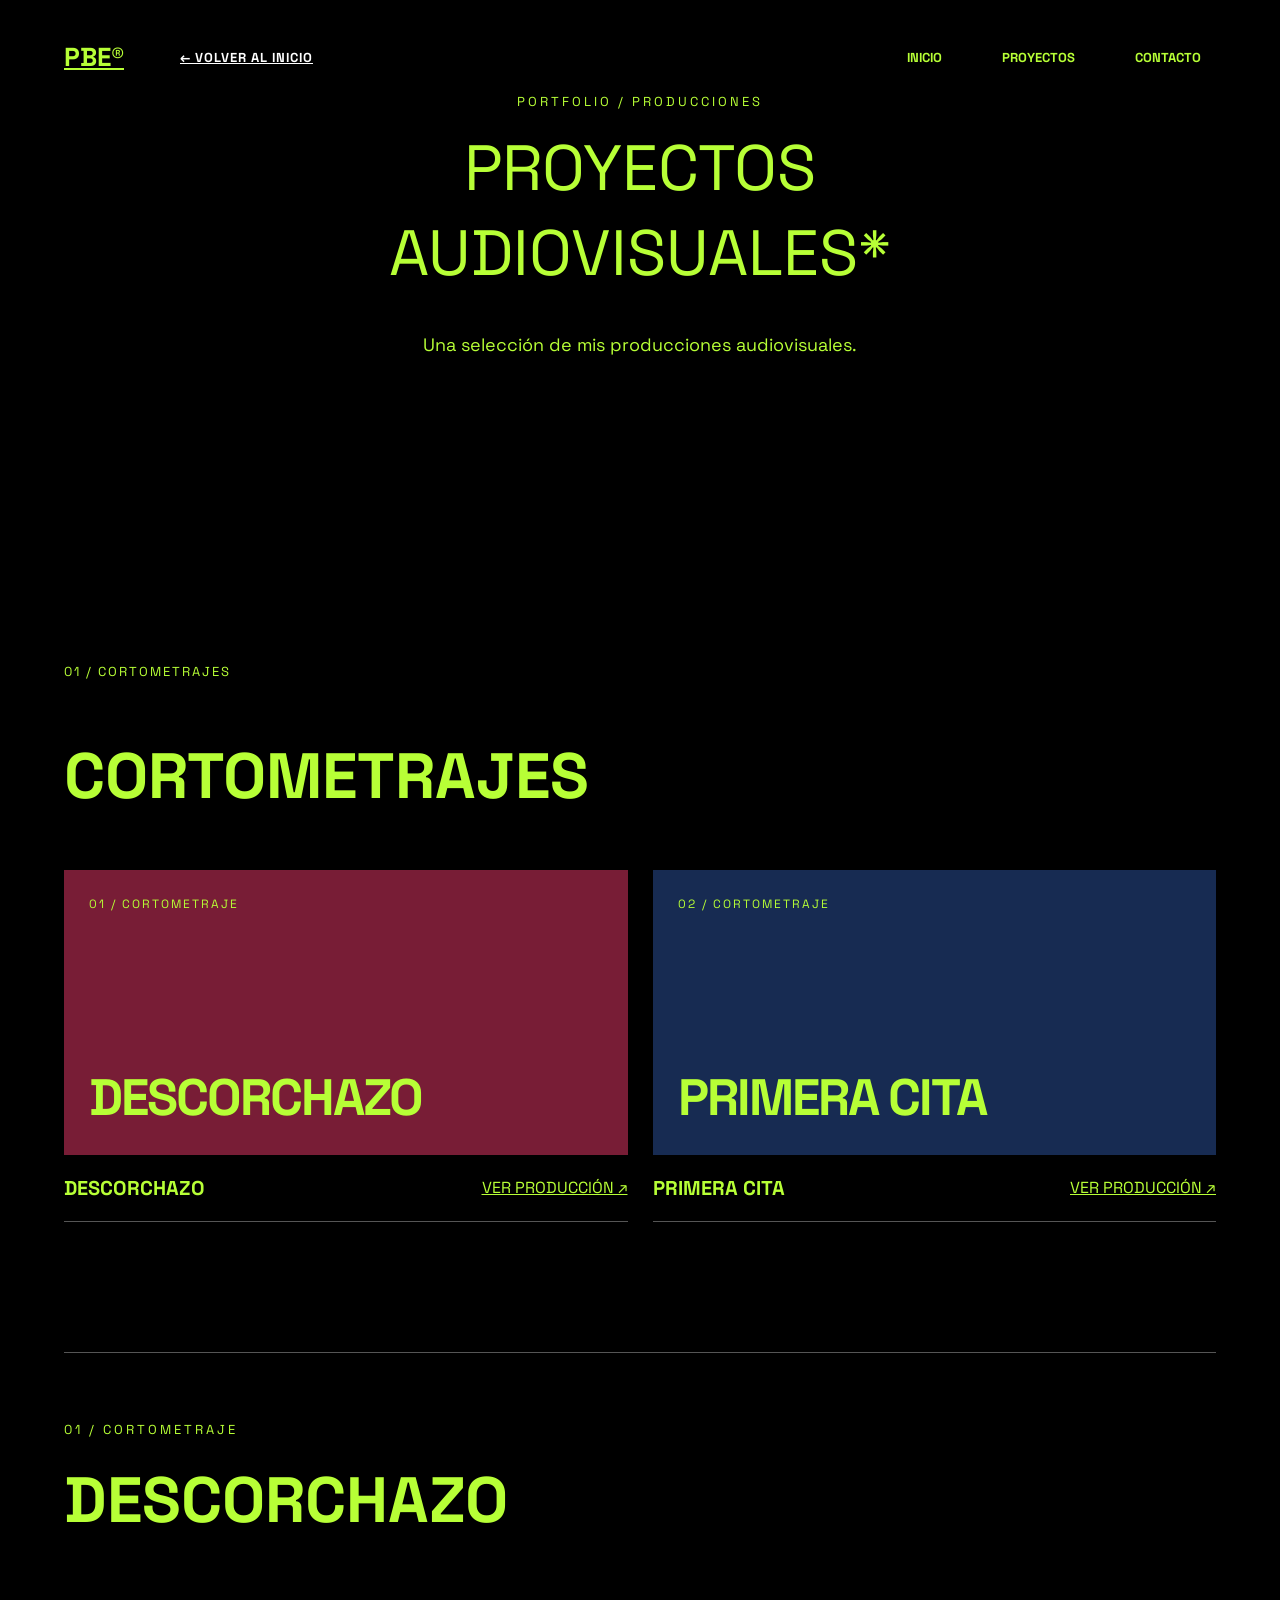
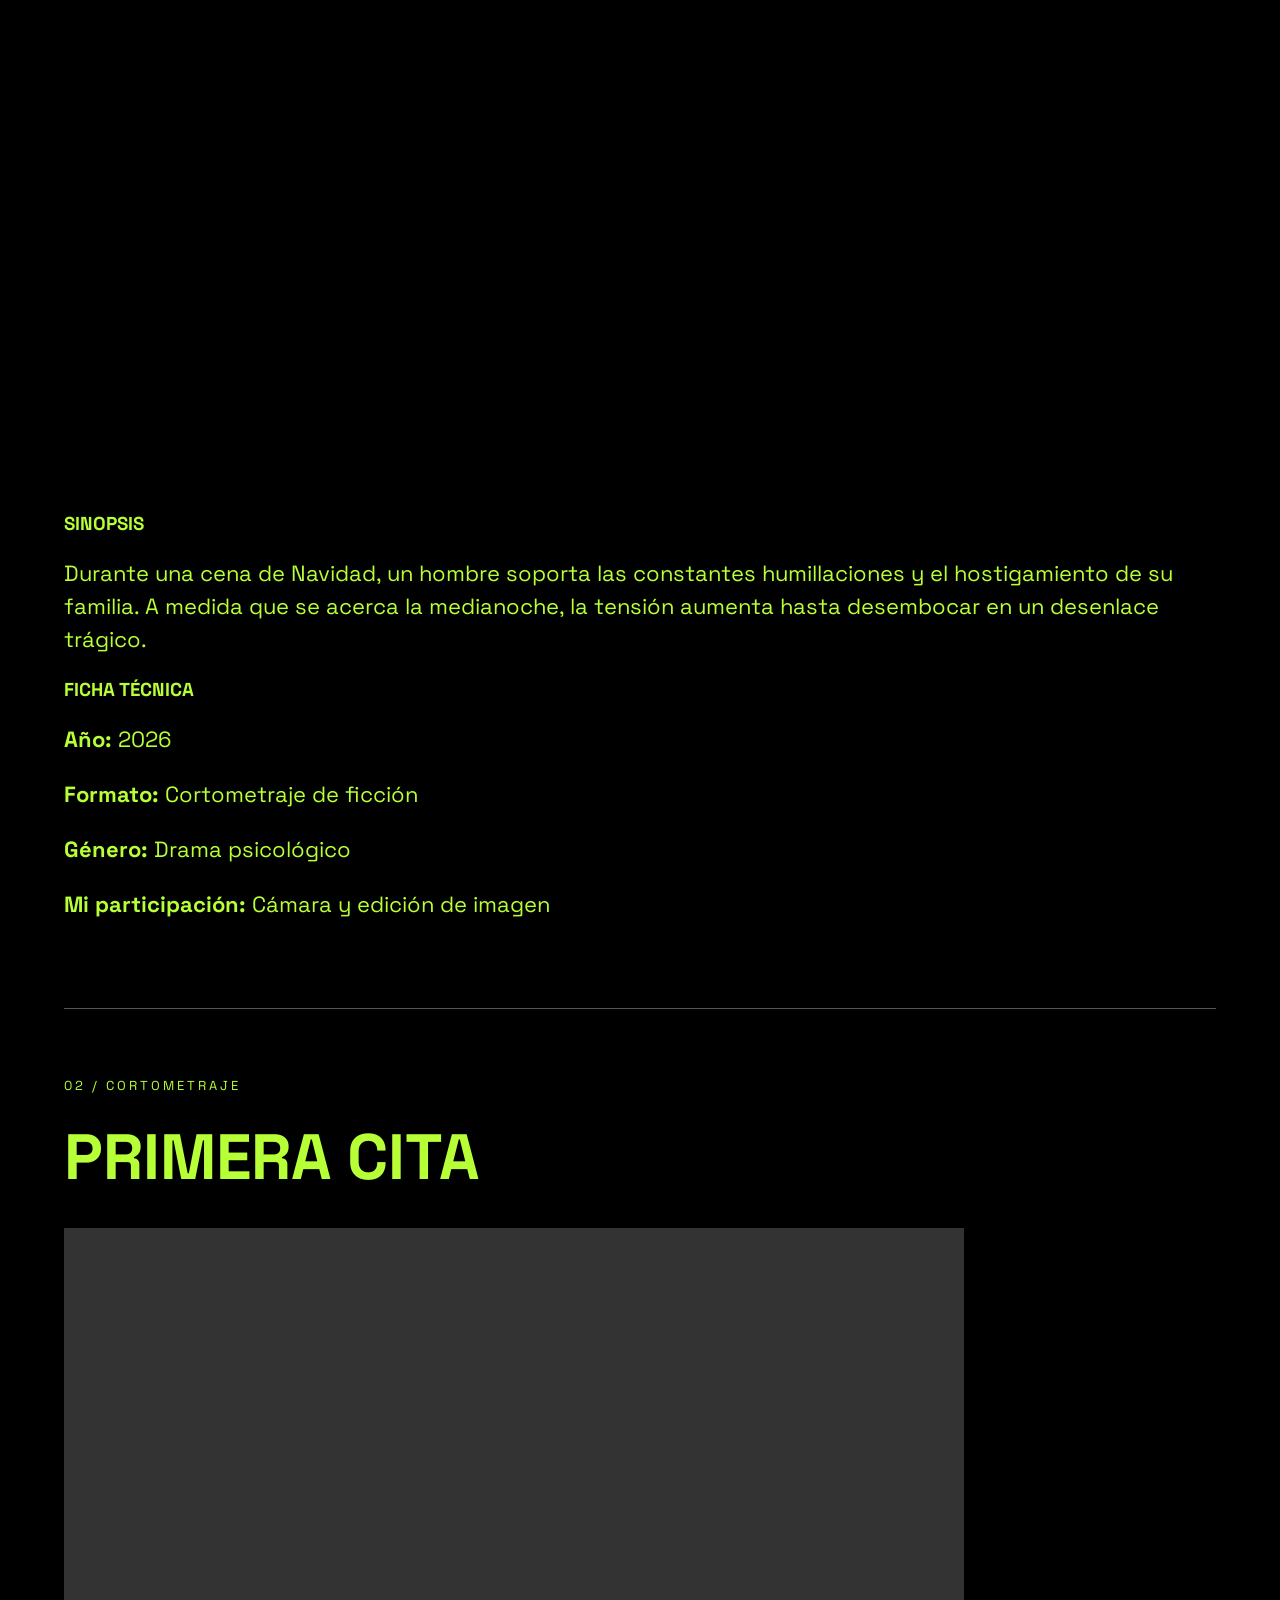
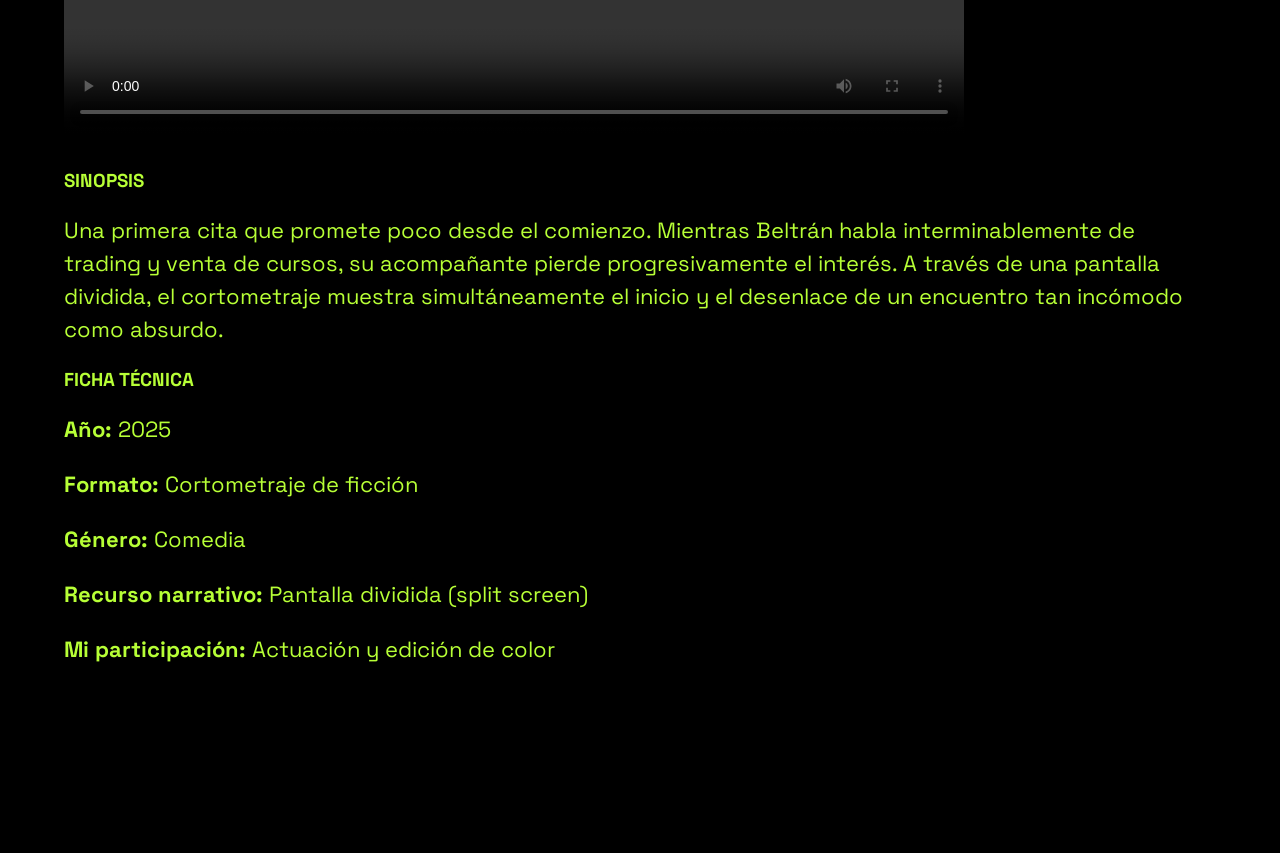
==== commit c38993a3: "Add files via upload" ====
--- a/audiovisual.html
+++ b/audiovisual.html
@@ -103,10 +103,15 @@
             <span class="etiqueta">01 / CORTOMETRAJE</span>
             <h2>DESCORCHAZO</h2>
 
-            <video controls preload="metadata" playsinline>
-                <source src="video/DESCORCHAZO.mp4" type="video/mp4">
-                Tu navegador no admite este video.
-            </video>
+            <iframe
+                src="https://www.youtube.com/embed/orPImuDr9Ns"
+                title="Descorchazo - Cortometraje"
+                style="display:block; width:100%; max-width:900px; aspect-ratio:16/9; height:auto; border:0; margin-bottom:35px; background:#000;"
+                loading="lazy"
+                referrerpolicy="strict-origin-when-cross-origin"
+                allow="accelerometer; autoplay; clipboard-write; encrypted-media; gyroscope; picture-in-picture; web-share"
+                allowfullscreen>
+            </iframe>
 
             <h3>SINOPSIS</h3>
 
--- a/style.css
+++ b/style.css
@@ -1,2650 +1,383 @@
-
-body {
-background-color: #91A9BD;    color: #f5f0e8;
-    font-family: Arial, sans-serif;
-    margin: 0;
-    padding: 60px;
-}
-
-
-h1 {
-    color: #f5f0e8;
-    font-size: clamp(20px, 5.5vw, 85px);
-    font-weight: 900;
-    text-transform: uppercase;
-    letter-spacing: -2px;
-    line-height: 1;
-    white-space: nowrap;
-    margin-bottom: 45px;
-}
-
-
-h2 {
-    color: #781d36;
-    font-size: 50px;
-    text-transform: uppercase;
-}
-
-p {
-    font-size: 22px;
-}
-
-::selection {
-    background: #781d36;
-    color: white;
-}
-
-* {
-    box-sizing: border-box;
-}
-
-html {
-    scroll-behavior: smooth;
-}
-
-body {
-    padding: 0;
-}
-
-nav {
-    display: flex;
-    justify-content: space-between;
-    align-items: center;
-    padding: 25px 5%;
-    background: #101014;
-}
-
-.logo {
-    font-size: 26px;
-    font-weight: 900;
-    color: #f5f0e8;
-}
-
-.nav-links {
-    display: flex;
-    gap: 30px;
-}
-
-.nav-links a {
-    color: #f5f0e8;
-    text-decoration: none;
-    font-size: 13px;
-    font-weight: bold;
-}
-
-.nav-links a:hover {
-    color: #a53250;
-}
-
-.hero {
-    background: #101f40;
-    min-height: 75vh;
-    padding: 100px 3%;
-    display: flex;
-    flex-direction: column;
-    justify-content: center;
-    overflow: hidden;
-}
-
-.hero h1 {
-    font-size: clamp(18px, 5.4vw, 85px);
-    letter-spacing: -0.035em;
-    white-space: nowrap;
-    margin: 30px 0;
-}
-
-.etiqueta {
-    color: #c8a3ad;
-    font-size: 13px;
-    letter-spacing: 3px;
-}
-
-.hero p {
-    font-size: 17px;
-    letter-spacing: 2px;
-}
-
-.boton {
-    display: inline-block;
-    align-self: flex-start;
-    background: #781d36;
-    color: white;
-    padding: 18px 28px;
-    margin-top: 35px;
-    text-decoration: none;
-    font-weight: bold;
-    transition: 0.3s;
-}
-
-.boton:hover {
-    background: #a53250;
-    transform: translateY(-5px);
-}
-
-.proyectos, .contacto {
-    padding: 100px 5%;
-    min-height: 350px;
-}
-
-.asterisco {
-    color: #f5f0e8;
-}
-
-.contacto {
-    background: #781d36;
-}
-
-.contacto h2 {
-    color: white;
-}
-
-@media (max-width: 600px) {
-    .nav-links {
-        gap: 12px;
-    }
-
-    .nav-links a {
-        font-size: 10px;
-    }
-
-    .hero {
-        padding: 80px 3%;
-    }
-
-    .hero h1 {
-        font-size: 5.4vw;
-    }
-
-    h2 {
-        font-size: 36px;
-    }
-}
-
-.proyectos-header {
-    margin-bottom: 70px;
-}
-
-.proyectos-header > span {
-    color: #c8a3ad;
-    font-size: 13px;
-    letter-spacing: 3px;
-}
-
-.proyectos-header h2 {
-    font-size: clamp(60px, 9vw, 130px);
-    margin: 15px 0;
-    letter-spacing: -5px;
-}
-
-.lista-proyectos {
-    border-top: 1px solid #555;
-}
-
-.proyecto {
-    display: flex;
-    align-items: center;
-    gap: 25px;
-    padding: 35px 15px;
-    border-bottom: 1px solid #555;
-    color: #f5f0e8;
-    text-decoration: none;
-    transition: all 0.35s ease;
-}
-
-.proyecto:hover {
-    background: #781d36;
-    padding-left: 35px;
-}
-
-.numero {
-    font-size: 14px;
-    color: #aaa;
-    min-width: 35px;
-}
-
-
-.proyecto h3 {
-    font-size: clamp(18px, 2.5vw, 30px);
-    letter-spacing: -1px;
-}
-
-.proyecto {
-    padding: 20px 15px;
-}
-
-.proyectos-header h2 {
-    font-size: clamp(40px, 6vw, 75px);
-}
-
-.proyecto {
-    position: relative;
-}
-
-
-.proyecto {
-    position: relative;
-    overflow: hidden;
-    isolation: isolate;
-}
-
-.preview-proyecto {
-    position: absolute;
-    right: 0;
-    top: 0;
-    width: 48%;
-    height: 100%;
-    object-fit: cover;
-    object-position: center;
-    opacity: 0;
-    pointer-events: none;
-    border: none;
-    transform: none;
-    z-index: -1;
-
-    /* Difuminado progresivo hacia la izquierda */
-    -webkit-mask-image: linear-gradient(
-        to right,
-        transparent 0%,
-        rgba(0,0,0,0.4) 25%,
-        black 65%
-    );
-    mask-image: linear-gradient(
-        to right,
-        transparent 0%,
-        rgba(0,0,0,0.4) 25%,
-        black 65%
-    );
-
-    transition: opacity 0.4s ease;
-}
-
-.proyecto:hover .preview-proyecto {
-    opacity: 1;
-    transform: none;
-}
-
-.proyecto:hover {
-    background: #781d36;
-}
-
-.proyecto h3,
-.proyecto .numero,
-.proyecto .categoria,
-.proyecto .flecha {
-    position: relative;
-    z-index: 2;
-}
-
-/* PORTAL AUDIOVISUAL */
-
-.portal-hero {
-    background: #101f40;
-    padding: 100px 5%;
-}
-
-.portal-hero h1 {
-    font-size: clamp(38px, 7vw, 100px);
-    line-height: 0.95;
-    letter-spacing: -3px;
-    white-space: normal;
-    margin: 35px 0;
-}
-
-.portal-hero p {
-    font-size: 18px;
-}
-
-.catalogo {
-    padding: 90px 5%;
-}
-
-.catalogo-encabezado > span {
-    color: #c8a3ad;
-    font-size: 13px;
-    letter-spacing: 2px;
-}
-
-.catalogo-encabezado h2 {
-    color: #f5f0e8;
-    font-size: clamp(35px, 5vw, 65px);
-}
-
-.catalogo-grid {
-    display: grid;
-    grid-template-columns: repeat(2, minmax(0, 1fr));
-    gap: 25px;
-    margin-top: 40px;
-}
-
-.corto-imagen {
-    background: #781d36;
-    height: 285px;
-    padding: 25px;
-    display: flex;
-    flex-direction: column;
-    justify-content: space-between;
-    transition: filter 0.3s ease;
-}
-
-.corto-imagen.segunda {
-    background: #172b52;
-}
-
-.corto-imagen span {
-    font-size: 12px;
-    letter-spacing: 2px;
-}
-
-.corto-imagen h3 {
-    font-size: clamp(28px, 4vw, 55px);
-    letter-spacing: -2px;
-    margin: 0;
-}
-
-
-.corto:hover .corto-imagen {
-    filter: brightness(0.8);
-}
-
-
-.corto-info {
-    display: flex;
-    justify-content: space-between;
-    align-items: center;
-    gap: 15px;
-    padding: 20px 0;
-    border-bottom: 1px solid #555;
-}
-
-.corto-info h3 {
-    font-size: 20px;
-    margin: 0;
-}
-
-.corto-info span {
-    font-size: 12px;
-}
-
-@media (max-width: 700px) {
-    .catalogo-grid {
-        grid-template-columns: 1fr;
-    }
-
-    .portal-hero {
-        padding: 70px 5%;
-    }
-
-    .corto-imagen {
-        height: 240px;
-    }
-}
-
-.fichas-audiovisuales {
-    padding: 40px 5% 100px;
-}
-
-.ficha-produccion {
-    padding: 65px 0;
-    border-top: 1px solid #555;
-    scroll-margin-top: 100px;
-}
-
-.ficha-produccion h2 {
-    font-size: clamp(32px, 5vw, 65px);
-    margin: 20px 0 30px;
-}
-
-.ficha-produccion video {
-    display: block;
-    width: 100%;
-    max-width: 900px;
-    background: #000;
-    aspect-ratio: 16 / 9;
-    margin-bottom: 35px;
-}
-
-.ficha-produccion h3 {
-    color: #a53250;
-}
-
-.corto-imagen {
-    background-image: url("miniatura descorchazo.png");
-    background-size: cover;
-    background-position: center;
-}
-
-.corto-imagen.segunda {
-    background-image: none;
-}
-
-.corto-imagen.segunda {
-    background-image: url("miniatura primera cita.png");
-    background-size: cover;
-    background-position: center;
-}
-
-/* PORTADA AUDIOVISUAL */
-
-
-/* PORTADA AUDIOVISUAL */
-
-.portal-hero {
-    position: relative;
-    background-image:
-        linear-gradient(
-            rgba(16, 31, 64, 0.45),
-            rgba(16, 31, 64, 0.45)
-        ),
-        url("fondo audiovisual.png");
-
-    background-size: cover;
-    background-position: center;
-    background-repeat: no-repeat;
-    background-color: #101f40;
-    padding: 100px 5%;
-    min-height: 480px;
-}
-
-/* TITULO MAS COMPACTO */
-
-.portal-hero h1 {
-    font-size: clamp(36px, 5.5vw, 75px);
-    line-height: 1;
-    letter-spacing: -2px;
-    margin: 30px 0;
-}
-
-/* CONTACTO */
-
-.contacto {
-    background: #781d36;
-    padding: 110px 5%;
-}
-
-.contacto h2 {
-    color: #f5f0e8;
-    font-size: clamp(42px, 8vw, 110px);
-    line-height: 0.95;
-    letter-spacing: -3px;
-    margin: 35px 0;
-}
-
-.contacto p {
-    font-size: 19px;
-    line-height: 1.6;
-    max-width: 580px;
-}
-
-.contacto-links {
-    display: flex;
-    flex-wrap: wrap;
-    gap: 35px;
-    margin-top: 60px;
-}
-
-.contacto-links a {
-    color: #f5f0e8;
-    font-size: 16px;
-    font-weight: bold;
-    text-decoration: none;
-    border-bottom: 1px solid #f5f0e8;
-    padding-bottom: 10px;
-    transition: 0.3s;
-}
-
-.contacto-links a:hover {
-    color: #101014;
-    border-color: #101014;
-}
-
-/* FOOTER */
-
-.footer {
-    display: flex;
-    justify-content: space-between;
-    gap: 20px;
-    flex-wrap: wrap;
-    padding: 30px 5%;
-    background: #101014;
-    color: #aaa;
-    font-size: 12px;
-    letter-spacing: 1px;
-}
-
-@media (max-width: 600px) {
-    .contacto {
-        padding: 80px 5%;
-    }
-
-    .contacto h2 {
-        letter-spacing: -1px;
-    }
-
-    .contacto-links {
-        gap: 25px;
-    }
-}
-
-/* MENU INTEGRADO A LA PORTADA */
-
-.nav-inicio {
-    background-color: #101f40;
-}
-
-/* BOTONES DE LA PORTADA */
-
-.hero-botones {
-    display: flex;
-    flex-wrap: wrap;
-    align-items: center;
-    gap: 20px;
-    margin-top: 35px;
-}
-
-.hero-botones .boton {
-    margin-top: 0;
-}
-
-/* BOTON CONTACTAME */
-
-.boton-contacto {
-    background: transparent;
-    border: 2px solid #f5f0e8;
-    color: #f5f0e8;
-    padding: 16px 26px;
-}
-
-.boton-contacto:hover {
-    background: #f5f0e8;
-    color: #101f40;
-}
-
-.boton-contacto {
-    background-color: #7030A0;
-    border: 2px solid #7030A0;
-    color: white;
-}
-
-.boton-contacto:hover {
-    background-color: #9250C5;
-    border-color: #9250C5;
-    color: white;
-}
-
-/* PORTAL DE CONTACTO */
-
-.portal-contacto {
-    background: #101f40;
-    min-height: 100vh;
-    padding: 100px 5%;
-}
-
-.portal-contacto h1 {
-    font-size: clamp(40px, 7vw, 95px);
-    line-height: 0.95;
-    letter-spacing: -3px;
-    white-space: normal;
-    margin: 35px 0;
-}
-
-.portal-contacto p {
-    font-size: 19px;
-    line-height: 1.6;
-    max-width: 600px;
-    margin-bottom: 70px;
-}
-
-.contacto-portal-links {
-    border-top: 1px solid #777;
-}
-
-.contacto-portal-links a {
-    display: flex;
-    justify-content: space-between;
-    align-items: center;
-    gap: 20px;
-    padding: 30px 15px;
-    border-bottom: 1px solid #777;
-    color: #f5f0e8;
-    text-decoration: none;
-    transition: 0.3s;
-}
-
-.contacto-portal-links a:hover {
-    background: #7030A0;
-    padding-left: 30px;
-}
-
-.contacto-portal-links span {
-    font-size: 13px;
-    letter-spacing: 2px;
-}
-
-.contacto-portal-links strong {
-    font-size: 18px;
-}
-
-/* PORTAL DE PROYECTOS */
-
-.portal-proyectos {
-    background-color: #101f40;
-    padding: 100px 5% 75px;
-}
-
-.portal-proyectos h1 {
-    font-size: clamp(48px, 8vw, 110px);
-    line-height: 1;
-    letter-spacing: -4px;
-    margin: 30px 0;
-}
-
-.portal-proyectos-descripcion {
-    font-size: 18px;
-    line-height: 1.6;
-    max-width: 580px;
-}
-
-/* PROYECTOS MÁS COMPACTOS */
-
-.proyectos .proyecto {
-    min-height: 100px;
-    padding: 20px 15px;
-}
-
-.proyectos .proyecto h2 {
-    font-size: clamp(20px, 3vw, 32px);
-    margin: 0;
-}
-
-.proyectos .preview-proyecto {
-    max-width: 280px;
-    max-height: 110px;
-    object-fit: cover;
-}
-
-/* EFECTO HOVER - BORDES LUMINOSOS */
-
-.proyectos .proyecto {
-    position: relative;
-    border: 1px solid transparent;
-    transition: border-color 0.3s ease, 
-                box-shadow 0.3s ease,
-                background-color 0.3s ease;
-}
-
-.proyectos .proyecto:hover {
-    background-color: transparent;
-    border-color: #a855f7;
-    box-shadow:
-        0 0 10px rgba(168, 85, 247, 0.5),
-        0 0 25px rgba(168, 85, 247, 0.25),
-        inset 0 0 12px rgba(168, 85, 247, 0.1);
-}
-
-/* EFECTO NEÓN GLOBAL */
-
-.boton,
-.proyecto,
-.contacto-portal-links a,
-.nav-links a {
-    transition:
-        border-color 0.3s ease,
-        box-shadow 0.3s ease,
-        background-color 0.3s ease;
-}
-
-/* BOTONES PRINCIPALES */
-
-.boton:hover {
-    background-color: transparent;
-    color: #f5f0e8;
-    border-color: #a855f7;
-    box-shadow:
-        0 0 10px rgba(168, 85, 247, 0.6),
-        0 0 25px rgba(168, 85, 247, 0.3),
-        inset 0 0 12px rgba(168, 85, 247, 0.1);
-}
-
-/* TARJETAS DE PROYECTOS */
-
-.proyectos .proyecto:hover {
-    background-color: transparent;
-    border-color: #a855f7;
-    box-shadow:
-        0 0 10px rgba(168, 85, 247, 0.6),
-        0 0 25px rgba(168, 85, 247, 0.3),
-        inset 0 0 12px rgba(168, 85, 247, 0.1);
-}
-
-/* ENLACES DE CONTACTO */
-
-.contacto-portal-links a:hover {
-    background-color: transparent;
-    border-color: #a855f7;
-    box-shadow:
-        0 0 10px rgba(168, 85, 247, 0.6),
-        0 0 25px rgba(168, 85, 247, 0.3);
-}
-
-/* MENÚ SUPERIOR */
-
-.nav-links a {
-    border: 1px solid transparent;
-    padding: 8px 12px;
-}
-
-.nav-links a:hover {
-    color: #f5f0e8;
-    border-color: #a855f7;
-    box-shadow:
-        0 0 10px rgba(168, 85, 247, 0.6),
-        0 0 20px rgba(168, 85, 247, 0.3);
-}
-
-/* IMAGENES HOVER - CONTACTO */
-
-.contacto-portal-links a {
-    position: relative;
-    overflow: hidden;
-    isolation: isolate;
-    min-height: 125px;
-}
-
-/* Mantener textos por encima de las imagenes */
-
-.contacto-portal-links a span,
-.contacto-portal-links a strong {
-    position: relative;
-    z-index: 2;
-}
-
-/* Imagen oculta inicialmente */
-
-.contacto-preview {
-    position: absolute;
-    top: 0;
-    right: 0;
-
-    width: 48%;
-    height: 100%;
-
-    object-fit: cover;
-    object-position: center;
-
-    opacity: 0;
-    transform: translateX(20px);
-
-    /* Difuminado progresivo del borde izquierdo */
-    -webkit-mask-image: linear-gradient(
-        to right,
-        transparent 0%,
-        black 45%,
-        black 100%
-    );
-
-    mask-image: linear-gradient(
-        to right,
-        transparent 0%,
-        black 45%,
-        black 100%
-    );
-
-    transition:
-        opacity 0.4s ease,
-        transform 0.4s ease;
-
-    pointer-events: none;
-    z-index: 0;
-}
-
-/* Mostrar imagen al pasar el mouse */
-
-.contacto-portal-links a:hover .contacto-preview {
-    opacity: 1;
-    transform: translateX(0);
-}
-
-/* Mantener fondo oscuro y borde neon */
-
-.contacto-portal-links a:hover {
-    background-color: transparent;
-    border-color: #a855f7;
-
-    box-shadow:
-        0 0 10px rgba(168, 85, 247, 0.6),
-        0 0 25px rgba(168, 85, 247, 0.3),
-        inset 0 0 12px rgba(168, 85, 247, 0.1);
-}
-
-@media (max-width: 600px) {
-    .contacto-preview {
-        width: 65%;
-        opacity: 0.18;
-        transform: none;
-    }
-
-    .contacto-portal-links a:hover .contacto-preview {
-        opacity: 0.45;
-    }
-}
-
-/* OCULTAR TEXTOS DE LA DERECHA EN CONTACTO */
-
-.contacto-portal-links a strong {
-    display: none;
-}
-
-/* TITULO DE CONTACTO EN UNA SOLA LINEA */
-
-.portal-contacto h1 {
-    font-size: clamp(28px, 6vw, 85px);
-    white-space: nowrap;
-    letter-spacing: -3px;
-}
-
-/* ==================================
-   IDENTIDAD VISUAL GLOBAL - PBE
-   ================================== */
-
-:root {
-    --azul: #101f40;
-    --blanco: #f5f0e8;
-    --bordo: #9b2948;
-    --violeta: #a855f7;
-}
-
-/* FONDO GENERAL */
-
-html,
-body,
-main {
-    background-color: var(--azul);
-    color: var(--blanco);
-}
-
-/* NAVEGACION */
-
-nav,
-.nav-inicio {
-    background-color: var(--azul);
-}
-
-nav a,
-.nav-links a,
-.logo {
-    color: var(--blanco);
-}
-
-/* SECCIONES PRINCIPALES */
-
-.hero,
-.proyectos,
-.portal-proyectos,
-.portal-contacto,
-.portal-hero,
-.catalogo,
-.fichas-audiovisuales,
-.ficha-produccion,
-.contacto,
-.footer {
-    background-color: var(--azul);
-    color: var(--blanco);
-}
-
-/* TITULOS Y TEXTOS */
-
-h1,
-h2,
-h3,
-p {
-    color: var(--blanco);
-}
-
-/* DETALLES EN BORDO */
-
-.etiqueta,
-.numero,
-.asterisco,
-.flecha {
-    color: var(--bordo);
-}
-
-/* TITULOS DE PROYECTOS */
-
-.proyectos .proyecto h2 {
-    color: var(--bordo);
-}
-
-/* BOTONES PRINCIPALES */
-
-.boton {
-    background-color: var(--bordo);
-    border: 2px solid var(--bordo);
-    color: var(--blanco);
-}
-
-/* BOTON CONTACTO */
-
-.boton-contacto {
-    background-color: #7030a0;
-    border-color: #7030a0;
-    color: var(--blanco);
-}
-
-/* ENLACES DE CONTACTO */
-
-.contacto-portal-links a {
-    background-color: transparent;
-    color: var(--blanco);
-}
-
-/* EFECTO NEON AL PASAR EL MOUSE */
-
-.boton:hover,
-.proyectos .proyecto:hover,
-.contacto-portal-links a:hover,
-.nav-links a:hover {
-    border-color: var(--violeta);
-    box-shadow:
-        0 0 10px rgba(168, 85, 247, 0.6),
-        0 0 25px rgba(168, 85, 247, 0.3),
-        inset 0 0 12px rgba(168, 85, 247, 0.1);
-}
-
-/* PALABRAS DESTACADAS */
-
-.destacado {
-    color: #9b2948;
-}
-
-/* =====================================
-   TAMAÑO UNIFICADO - PBE
-   REFERENCIA: PANTALLA PROYECTOS
-   ===================================== */
-
-:root {
-    --alto-opcion: 100px;
-    --espaciado-opcion: 20px 15px;
-}
-
-/* PROYECTOS Y CONTACTO */
-
-.proyectos .proyecto,
-.contacto-portal-links a {
-    min-height: var(--alto-opcion);
-    padding: var(--espaciado-opcion);
-    box-sizing: border-box;
-}
-
-/* TIPOGRAFIA DE LAS OPCIONES */
-
-.proyectos .proyecto h2 {
-    font-size: clamp(20px, 3vw, 32px);
-}
-
-.contacto-portal-links a span {
-    font-size: 13px;
-    letter-spacing: 2px;
-}
-
-/* IMAGENES DE CONTACTO */
-
-.contacto-preview {
-    height: 100%;
-}
-
-/* BOTONES PRINCIPALES DE INICIO */
-
-.hero-botones .boton {
-    min-height: 52px;
-    padding: 14px 24px;
-    box-sizing: border-box;
-    display: inline-flex;
-    align-items: center;
-    justify-content: center;
-    font-size: 14px;
-    font-weight: 700;
-}
-
-/* ENLACES DEL MENU SUPERIOR */
-
-.nav-links a {
-    padding: 10px 14px;
-    font-size: 13px;
-}
-
-
-/* ANIMACION PBE - LETRA POR LETRA */
-
-.logo {
-    display: inline-flex;
-    align-items: baseline;
-    font-size: 26px;
-    font-weight: 900;
-    color: #f5f0e8;
-    white-space: nowrap;
-}
-
-.logo-letra {
-    display: inline-block;
-    color: #f5f0e8;
-    transform-origin: center bottom;
-    animation: pbeSecuencia 3s ease-in-out infinite;
-}
-
-/* P */
-.logo-letra:nth-child(1) {
-    animation-delay: 0s;
-}
-
-/* B */
-.logo-letra:nth-child(2) {
-    animation-delay: 1s;
-}
-
-/* E */
-.logo-letra:nth-child(3) {
-    animation-delay: 2s;
-}
-
-/* SIMBOLO REGISTRADO */
-.logo-registrado {
-    color: #f5f0e8;
-}
-
-/* CADA LETRA SE ILUMINA EN SU TURNO */
-
-@keyframes pbeSecuencia {
-    0%, 30%, 100% {
-        color: #f5f0e8;
-        transform: scale(1);
-    }
-
-    15% {
-        color: #e63946;
-        transform: scale(1.154);
-        text-shadow: 0 0 12px rgba(230, 57, 70, 0.5);
-    }
-}
-
-/* ELIMINAR LA LINEA ANTERIOR */
-
-.logo::after {
-    content: none;
-}
-
-@media (prefers-reduced-motion: reduce) {
-    .logo-letra {
-        animation: none;
-    }
-}
-
-/* =====================================
-   PORTADA INICIO - DISEÑO COMPACTO
-   ===================================== */
-
-.nav-inicio {
-    padding: 25px 5% 10px;
-}
-
-/* Acercar el nombre al logo */
-
-#inicio.hero {
-    min-height: auto;
-    padding: 65px 3% 90px;
-    justify-content: flex-start;
-}
-
-/* Ajustar espacios del titulo */
-
-#inicio.hero h1 {
-    margin-top: 22px;
-    margin-bottom: 25px;
-}
-
-/* Botones */
-
-#inicio .hero-botones {
-    margin-top: 30px;
-}
-
-/* Celulares */
-
-@media (max-width: 600px) {
-
-    #inicio.hero {
-        padding: 45px 5% 70px;
-    }
-
-    #inicio.hero h1 {
-        margin-top: 20px;
-    }
-}
-
-/* INICIO - NOMBRE CERCA DEL LOGO */
-
-.nav-inicio {
-    padding-top: 25px;
-    padding-bottom: 0;
-}
-
-#inicio.hero {
-    min-height: auto;
-    padding: 12px 3% 70px;
-    justify-content: flex-start;
-}
-
-#inicio.hero h1 {
-    margin-top: 0;
-    margin-bottom: 25px;
-}
-
-@media (max-width: 600px) {
-    #inicio.hero {
-        padding: 12px 5% 55px;
-    }
-}
-
-/* FUENTE PERSONALIZADA KOMIKAX */
-
-@font-face {
-    font-family: 'Komikax';
-    src: url('fonts/KOMIKAX_.ttf') format('truetype');
-    font-weight: normal;
-    font-style: normal;
-    font-display: swap;
-}
-
-/* NOMBRE PRINCIPAL */
-
-#inicio.hero h1 {
-    font-family: 'Komikax', Arial, sans-serif;
-    font-weight: normal;
-}
-
-/* =====================================
-   INICIO - PORTADA CENTRADA
-   ===================================== */
-
-#inicio.hero {
-    display: flex;
-    flex-direction: column;
-    align-items: center;
-    justify-content: center;
-    text-align: center;
-
-    min-height: 65vh;
-    padding: 50px 5%;
-}
-
-/* NOMBRE PRINCIPAL */
-
-#inicio.hero h1 {
-    font-family: 'Komikax', Arial, sans-serif;
-    font-weight: normal;
-    font-size: clamp(28px, 5vw, 70px);
-    white-space: normal;
-    line-height: 1.15;
-    margin: 0 0 25px;
-}
-
-/* PROFESION */
-
-#inicio.hero p {
-    color: #9b2948;
-    text-align: center;
-    margin: 0;
-}
-
-/* BOTONES CENTRADOS */
-
-#inicio .hero-botones {
-    display: flex;
-    justify-content: center;
-    align-items: center;
-    gap: 15px;
-    margin-top: 35px;
-}
-
-/* AJUSTE PARA CELULARES */
-
-@media (max-width: 600px) {
-    #inicio.hero {
-        min-height: 60vh;
-        padding: 40px 5%;
-    }
-
-    #inicio .hero-botones {
-        flex-wrap: wrap;
-    }
-}
-
-/* PORTADA CENTRADA SIN ESPACIO SUPERIOR */
-
-.nav-inicio {
-    padding-top: 20px;
-    padding-bottom: 0;
-}
-
-#inicio.hero {
-    min-height: auto;
-    padding: 15px 5% 70px;
-
-    display: flex;
-    flex-direction: column;
-    align-items: center;
-    justify-content: flex-start;
-    text-align: center;
-}
-
-#inicio.hero h1 {
-    margin-top: 0;
-    margin-bottom: 25px;
-}
-
-/* ==========================================
-   PBE - ESPECIFICACIONES TECNICAS
-   ========================================== */
-
-.pagina-especificaciones {
-    background: #101f40;
-    color: #f5f0e8;
-}
-
-.pagina-especificaciones .logo {
-    text-decoration: none;
-}
-
-.spec-main {
-    width: 100%;
-    min-height: 80vh;
-    padding: 15px 5% 70px;
-}
-
-.spec-header {
-    text-align: center;
-    margin-bottom: 30px;
-}
-
-.spec-etiqueta {
-    color: #9b2948;
-    font-size: 12px;
-    font-weight: 700;
-    letter-spacing: 3px;
-    margin-bottom: 14px;
-}
-
-.spec-header h1 {
-    color: #f5f0e8;
-    font-size: clamp(30px, 5vw, 65px);
-    font-weight: 900;
-    line-height: 1.1;
-    margin: 0 0 15px;
-}
-
-.spec-subtitulo {
-    color: #9b2948;
-    font-size: 13px;
-    font-weight: 700;
-    letter-spacing: 2px;
-}
-
-/* RONDA */
-
-.spec-ronda {
-    display: flex;
-    flex-direction: column;
-    align-items: center;
-}
-
-.spec-circulo {
-    --radio: 240px;
-
-    width: 620px;
-    height: 620px;
-    max-width: 100%;
-    position: relative;
-    margin: 0 auto;
-    border-radius: 50%;
-}
-
-/* LINEA CIRCULAR */
-
-.spec-circulo::before {
-    content: "";
-    position: absolute;
-    width: calc(var(--radio) * 2);
-    height: calc(var(--radio) * 2);
-    top: 50%;
-    left: 50%;
-    transform: translate(-50%, -50%);
-    border: 1px dashed rgba(245, 240, 232, 0.22);
-    border-radius: 50%;
-    pointer-events: none;
-}
-
-/* CENTRO INTERACTIVO */
-
-.spec-centro {
-    position: absolute;
-    width: 250px;
-    height: 250px;
-    top: 50%;
-    left: 50%;
-    transform: translate(-50%, -50%);
-    background: #172b53;
-    border: 2px solid #9b2948;
-    border-radius: 50%;
-    box-shadow: 0 0 35px rgba(155, 41, 72, 0.15);
-
-    display: flex;
-    align-items: center;
-    justify-content: center;
-    text-align: center;
-    padding: 25px;
-    z-index: 2;
-}
-
-.spec-centro-contenido {
-    width: 100%;
-}
-
-#spec-categoria {
-    display: block;
-    font-size: 10px;
-    color: #d17a96;
-    font-weight: 700;
-    letter-spacing: 1.5px;
-    margin-bottom: 12px;
-}
-
-#spec-nombre {
-    font-size: clamp(17px, 2vw, 24px);
-    color: #f5f0e8;
-    line-height: 1.1;
-    margin: 0 0 12px;
-    overflow-wrap: anywhere;
-}
-
-#spec-descripcion {
-    font-size: 12px;
-    line-height: 1.5;
-    color: #c4c9d5;
-    margin: 0;
-}
-
-/* APLICACIONES ALREDEDOR DEL CIRCULO */
-
-.spec-app {
-    --angulo: calc(var(--pos) * 360deg / 7 - 90deg);
-
-    position: absolute;
-    top: 50%;
-    left: 50%;
-
-    width: 110px;
-    min-height: 110px;
-
-    transform:
-        translate(-50%, -50%)
-        rotate(var(--angulo))
-        translateX(var(--radio))
-        rotate(calc(-1 * var(--angulo)));
-
-    background: transparent;
-    border: 0;
-    padding: 5px;
-    cursor: pointer;
-
-    display: flex;
-    flex-direction: column;
-    align-items: center;
-    justify-content: center;
-    gap: 8px;
-    color: #f5f0e8;
-    z-index: 3;
-}
-
-/* ICONOS */
-
-.spec-icono {
-    width: 76px;
-    height: 76px;
-    border-radius: 50%;
-    border: 2px solid rgba(245, 240, 232, 0.55);
-
-    display: flex;
-    align-items: center;
-    justify-content: center;
-
-    font-size: 27px;
-    font-weight: 900;
-    color: white;
-
-    transition:
-        transform 0.3s ease,
-        box-shadow 0.3s ease,
-        border-color 0.3s ease;
-}
-
-.spec-app-nombre {
-    font-size: 10px;
-    font-weight: 800;
-    letter-spacing: 0.5px;
-    text-align: center;
-    white-space: nowrap;
-}
-
-/* COLORES DE LAS HERRAMIENTAS */
-
-.spec-icono.premiere {
-    background: #362879;
-    color: #d4c4ff;
-}
-
-.spec-icono.after {
-    background: #403082;
-    color: #d4c4ff;
-}
-
-.spec-icono.audition {
-    background: #273a83;
-    color: #c2d5ff;
-}
-
-.spec-icono.davinci {
-    background: #24506a;
-}
-
-.spec-icono.capcut {
-    background: #303448;
-}
-
-.spec-icono.canva {
-    background: #146d87;
-}
-
-.spec-icono.ia {
-    background: #9b2948;
-}
-
-/* INTERACCION */
-
-.spec-app:hover .spec-icono,
-.spec-app:focus-visible .spec-icono,
-.spec-app.activa .spec-icono {
-    transform: scale(1.18);
-    border-color: #a855f7;
-    box-shadow:
-        0 0 20px rgba(168, 85, 247, 0.55);
-}
-
-.spec-app:focus-visible {
-    outline: 2px solid #a855f7;
-    outline-offset: 5px;
-}
-
-.spec-ayuda {
-    color: #8d9bb6;
-    font-size: 11px;
-    letter-spacing: 1.5px;
-    text-align: center;
-    margin-top: 5px;
-}
-
-.spec-volver {
-    margin-top: 55px;
-}
-
-.spec-volver a {
-    color: #f5f0e8;
-    text-decoration: none;
-    font-size: 13px;
-    font-weight: 800;
-    transition: color 0.3s;
-}
-
-.spec-volver a:hover {
-    color: #9b2948;
-}
-
-/* TABLETS */
-
-@media (max-width: 700px) {
-
-    .spec-circulo {
-        --radio: 175px;
-        width: 460px;
-        height: 460px;
-    }
-
-    .spec-centro {
-        width: 190px;
-        height: 190px;
-        padding: 18px;
-    }
-
-    #spec-nombre {
-        font-size: 17px;
-    }
-
-    #spec-descripcion {
-        font-size: 10px;
-    }
-
-    .spec-app {
-        width: 85px;
-        min-height: 85px;
-    }
-
-    .spec-icono {
-        width: 57px;
-        height: 57px;
-        font-size: 21px;
-    }
-
-    .spec-app-nombre {
-        font-size: 8px;
-    }
-}
-
-/* CELULARES */
-
-@media (max-width: 480px) {
-
-    .spec-main {
-        padding-left: 3%;
-        padding-right: 3%;
-    }
-
-    .spec-header h1 {
-        font-size: 28px;
-    }
-
-    .spec-circulo {
-        --radio: min(37vw, 145px);
-        width: 100%;
-        height: 360px;
-    }
-
-    .spec-centro {
-        width: 150px;
-        height: 150px;
-        padding: 14px;
-    }
-
-    #spec-categoria {
-        font-size: 8px;
-        margin-bottom: 7px;
-    }
-
-    #spec-nombre {
-        font-size: 14px;
-        margin-bottom: 7px;
-    }
-
-    #spec-descripcion {
-        font-size: 9px;
-        line-height: 1.3;
-    }
-
-    .spec-app {
-        width: 65px;
-        min-height: 65px;
-        gap: 5px;
-    }
-
-    .spec-icono {
-        width: 47px;
-        height: 47px;
-        font-size: 17px;
-    }
-
-    .spec-app-nombre {
-        font-size: 7px;
-        letter-spacing: 0;
-    }
-
-    .spec-ayuda {
-        font-size: 9px;
-        padding: 0 15px;
-    }
-}
-
-@media (prefers-reduced-motion: reduce) {
-    .spec-icono {
-        transition: none;
-    }
-}
-
-/* TRES BOTONES CENTRADOS EN INICIO */
-
-#inicio .hero-botones {
-    display: flex;
-    justify-content: center;
-    align-items: center;
-    flex-wrap: wrap;
-    gap: 12px;
-}
-
-/* LOGOS DE SOFTWARE */
-
-.pagina-especificaciones .spec-logo-img {
-  width: 64px;
-  height: 64px;
-  object-fit: contain;
-  display: block;
-  margin: 0 auto 8px;
-  padding: 0;
-  background: transparent;
-  border: none;
-  border-radius: 0;
-  box-shadow: none;
-}
-
-/* LOGOS DE SOFTWARE CON FORMA CIRCULAR */
-
-.pagina-especificaciones .spec-logo-img {
-  width: 68px;
-  height: 68px;
-  border-radius: 50%;
-  object-fit: contain;
-  display: block;
-  margin: 0 auto 8px;
-  padding: 9px;
-  box-sizing: border-box;
-
-  background-color: #182b50;
-  border: 2px solid rgba(245, 240, 232, 0.25);
-
-  transition: transform 0.3s ease,
-              border-color 0.3s ease,
-              box-shadow 0.3s ease;
-}
-
-/* EFECTO AL PASAR EL MOUSE */
-
-.pagina-especificaciones .spec-app:hover .spec-logo-img,
-.pagina-especificaciones .spec-app.activa .spec-logo-img {
-  transform: scale(1.12);
-  border-color: #a855f7;
-  box-shadow: 0 0 18px rgba(168, 85, 247, 0.35);
-}
-
-/* CIRCULO PARA IA GENERATIVA */
-
-.pagina-especificaciones .spec-icono.ia {
-  width: 68px;
-  height: 68px;
-  border-radius: 50%;
-  box-sizing: border-box;
-  margin: 0 auto 8px;
-  border: 2px solid rgba(245, 240, 232, 0.25);
-}
-
-/* BOTÓN ESPECIFICACIONES VERDE */
-
-#inicio .hero-botones a[href="especificaciones.html"] {
-  background-color: #2e9b57;
-  color: #ffffff;
-  border-color: #2e9b57;
-}
-
-/* EFECTO AL PASAR EL MOUSE */
-
-#inicio .hero-botones a[href="especificaciones.html"]:hover {
-  background-color: #39c46c;
-  border-color: #39c46c;
-  color: #ffffff;
-  transform: translateY(-4px);
-}
-
-/* MISMA TIPOGRAFÍA QUE EL NOMBRE */
-
-#inicio.hero > p {
-  font-family: 'Komikax', sans-serif;
-  font-size: 16px;
-  letter-spacing: 1px;
-}
-
-/* TIPOGRAFÍA OFICIAL PBE® */
-
-html,
-body,
-button,
-input,
-textarea,
-select {
-  font-family: 'Komikax', sans-serif;
-}
-
-body * {
-  font-family: inherit;
-}
-
-/* Ajuste para mejorar la lectura */
-p,
-span,
-a,
-button {
-  line-height: 1.5;
-}
-
-
-/* BOTONES VERTICALES DEL INICIO */
-
-#inicio .hero-botones {
-  display: flex;
-  justify-content: center;
-  align-items: center;
-  flex-wrap: wrap;
-  gap: 22px;
-  margin-top: 30px;
-}
-
-#inicio .hero-botones .boton {
-  width: 205px;
-  height: 390px;
-
-  display: flex;
-  align-items: center;
-  justify-content: center;
-
-  padding: 20px;
-  box-sizing: border-box;
-
-  text-align: center;
-  line-height: 1.5;
-  border-radius: 16px;
-
-  transition: transform 0.3s ease,
-              box-shadow 0.3s ease;
-}
-
-/* ANIMACIÓN AL PASAR EL MOUSE */
-
-#inicio .hero-botones .boton:hover {
-  transform: translateY(-8px) scale(1.04);
-  box-shadow: 0 12px 25px rgba(0, 0, 0, 0.3);
-}
-
-/* ADAPTACIÓN A CELULARES */
-
-@media (max-width: 600px) {
-  #inicio .hero-botones .boton {
-    width: 160px;
-    height: 300px;
-    padding: 12px;
-    font-size: 12px;
-  }
-}
-
-/* BOTONES GIGANTES DEL INICIO */
-
-#inicio .hero-botones {
-  display: grid;
-  grid-template-columns: repeat(3, minmax(0, 1fr));
-
-  width: 100%;
-  max-width: none;
-
-  gap: 2cm;
-  margin-top: 35px;
-  padding: 0;
-
-  box-sizing: border-box;
-}
-
-/* CADA BOTÓN */
-
-#inicio .hero-botones .boton {
-  width: 100%;
-  height: auto;
-  aspect-ratio: 0.68;
-
-  display: flex;
-  align-items: center;
-  justify-content: center;
-
-  padding: 20px;
-  box-sizing: border-box;
-
-  border-radius: 18px;
-  text-align: center;
-
-  font-size: clamp(13px, 1.5vw, 23px);
-  line-height: 1.5;
-
-  transition: transform 0.3s ease,
-              box-shadow 0.3s ease;
-}
-
-/* EFECTO HOVER */
-
-#inicio .hero-botones .boton:hover {
-  transform: translateY(-10px) scale(1.02);
-  box-shadow: 0 18px 35px rgba(0, 0, 0, 0.35);
-}
-
-/* PERMITIR QUE OCUPEN EL ANCHO DISPONIBLE */
-
-#inicio.hero {
-  width: 100%;
-  max-width: none;
-  box-sizing: border-box;
-  padding-left: 3%;
-  padding-right: 3%;
-}
-
-/* ADAPTACIÓN A CELULARES */
-
-@media (max-width: 700px) {
-  #inicio .hero-botones {
-    grid-template-columns: 1fr;
-    gap: 22px;
-    max-width: 450px;
-  }
-
-  #inicio .hero-botones .boton {
-    aspect-ratio: 0.8;
-    font-size: 18px;
-  }
-}
-
-/* NUEVAS PROPORCIONES DE LOS BOTONES DEL INICIO */
-
-#inicio.hero {
-  padding-left: 1%;
-  padding-right: 1%;
-}
-
-#inicio .hero-botones {
-  display: grid;
-  grid-template-columns: repeat(3, minmax(0, 1fr));
-  width: 100%;
-  max-width: none;
-  gap: 20px;
-  margin-top: 35px;
-}
-
-#inicio .hero-botones .boton {
-  width: 100%;
-  height: auto;
-
-  /* Más anchos y mucho menos altos */
-  aspect-ratio: 1.7;
-
-  padding: 20px;
-  box-sizing: border-box;
-  border-radius: 18px;
-
-  display: flex;
-  align-items: center;
-  justify-content: center;
-
-  text-align: center;
-  font-size: clamp(13px, 1.5vw, 23px);
-}
-
-/* CELULARES */
-
-@media (max-width: 700px) {
-  #inicio .hero-botones {
-    grid-template-columns: 1fr;
-    gap: 20px;
-  }
-
-  #inicio .hero-botones .boton {
-    aspect-ratio: 1.7;
-  }
-}
-
-/* PBE - MOCO UNIDO AL BORDE */
-
-#inicio.hero {
-  overflow: visible;
-}
-
-#inicio .hero-botones,
-#inicio .hero-botones .boton {
-  overflow: visible;
-}
-
-#inicio .hero-botones .boton {
-  position: relative;
-  isolation: isolate;
-}
-
-#inicio .hero-botones .boton::before,
-#inicio .hero-botones .boton::after {
-  content: none !important;
-}
-
-#inicio .hero-botones .moco-gota,
-#inicio .hero-botones .moco-lateral,
-#inicio .hero-botones .moco-recorrido {
-  display: none !important;
-}
-
-#inicio .hero-botones .moco-unido {
-  position: absolute;
-  left: -12px;
-  top: -12px;
-  width: calc(100% + 24px);
-  height: calc(100% + 135px);
-  overflow: visible;
-  pointer-events: none;
-  z-index: 2;
-  opacity: 0;
-  transition: opacity .25s ease;
-}
-
-#inicio .hero-botones .boton:hover .moco-unido,
-#inicio .hero-botones .boton:focus-visible .moco-unido {
-  opacity: 1;
-}
-
-#inicio .hero-botones .boton-texto {
-  position: relative;
-  z-index: 3;
-}
-body {
-  background-color: #91A9BD;
-}
-
-/* EFECTO DE MOCO COMPARTIDO EN TODO EL PORTFOLIO */
-.moco-interactivo {
-  position: relative;
-  isolation: isolate;
-  overflow: visible;
-}
-.moco-interactivo > .moco-unido {
-  position: absolute;
-  left: -28px;
-  top: -28px;
-  width: calc(100% + 56px);
-  height: calc(100% + 163px);
-  overflow: visible;
-  pointer-events: none;
-  z-index: 2;
-  opacity: 0;
-  transition: opacity .25s ease;
-}
-.moco-interactivo:hover > .moco-unido,
-.moco-interactivo:focus-visible > .moco-unido,
-.moco-interactivo:focus-within > .moco-unido {
-  opacity: 1;
-}
-/* Mantener textos e imágenes interactivos sobre el moco. */
-.moco-interactivo > :not(.moco-unido) {
-  position: relative;
-  z-index: 3;
-}
-
-/* CORRECCIÓN DE LA RUEDA DE ESPECIFICACIONES */
-
-/* Los iconos deben conservar su posición original */
-.software-icon,
-.software-item {
-  position: absolute;
-}
-
-/* El moco no debe modificar la distribución circular */
-.software-icon.moco-activo,
-.software-item.moco-activo {
-  position: absolute;
-}
-
-/* =========================================
-   CORRECCIÓN: RUEDA DE ESPECIFICACIONES
-   ========================================= */
-
-/* Recuperar el posicionamiento de los íconos */
-.pagina-especificaciones .spec-circulo .spec-app {
-  position: absolute;
-}
-
-/* Mantener el SVG del moco dentro de cada botón */
-.pagina-especificaciones .spec-app > .moco-unido {
-  position: absolute;
-  pointer-events: none;
-}
-
-/* Evitar que el moco afecte la distribución */
-.pagina-especificaciones .spec-app .spec-icono,
-.pagina-especificaciones .spec-app .spec-app-nombre {
-  position: relative;
-  z-index: 1;
-}
-/* RESTAURAR POSICIÓN DE LA RUEDA DE SOFTWARE */
-.pagina-especificaciones .spec-circulo .spec-app {
-  position: absolute !important;
-}
-
-/* BOTÓN VOLVER AL INICIO - CONTACTO */
-.pagina-contacto .spec-volver {
-  display: flex;
-  justify-content: center;
-  margin: 50px auto 35px;
-}
-
-.pagina-contacto .spec-volver a {
-  display: inline-block;
-  text-decoration: none;
-  color: #101f40;
-  font-weight: 700;
-  letter-spacing: 1px;
-  padding: 12px 22px;
-  border: 2px solid #101f40;
-  border-radius: 8px;
-  transition: background-color 0.3s, color 0.3s;
-}
-
-.pagina-contacto .spec-volver a:hover {
-  background-color: #101f40;
-  color: #f5f0e8;
-}
-
-/* =====================================
-   CONTACTO - NAVEGACIÓN SUPERIOR
-   ===================================== */
-
-.pagina-contacto .nav-contacto {
-    display: flex;
-    align-items: center;
-    justify-content: space-between;
-    gap: 24px;
-}
-
-/* LOGO Y BOTÓN JUNTOS */
-.pagina-contacto .nav-contacto-izquierda {
-    display: flex;
-    align-items: center;
-    gap: 24px;
-    min-width: 0;
-}
-
-/* BOTÓN VOLVER AL INICIO */
-.pagina-contacto .contacto-volver {
-    display: inline-flex;
-    align-items: center;
-    justify-content: center;
-
-    position: relative;
-
-    color: #101f40;
-    text-decoration: none;
-
-    font-size: 12px;
-    font-weight: 700;
-    letter-spacing: 1px;
-
-    padding: 10px 16px;
-
-    border: 2px solid #101f40;
-    border-radius: 8px;
-
-    white-space: nowrap;
-
-    transition:
-        background-color 0.3s ease,
-        color 0.3s ease;
-}
-
-.pagina-contacto .contacto-volver:hover {
-    background-color: #101f40;
-    color: #f5f0e8;
-}
-
-/* MANTENER LA NAVEGACIÓN ALINEADA */
-.pagina-contacto .nav-links {
-    display: flex;
-    align-items: center;
-    gap: 24px;
-}
-
-/* ADAPTACIÓN A PANTALLAS PEQUEÑAS */
-@media (max-width: 760px) {
-
-    .pagina-contacto .nav-contacto {
-        flex-wrap: wrap;
-        gap: 16px;
-    }
-
-    .pagina-contacto .nav-contacto-izquierda {
-        gap: 12px;
-    }
-
-    .pagina-contacto .contacto-volver {
-        font-size: 10px;
-        padding: 8px 10px;
-    }
-
-    .pagina-contacto .nav-links {
-        width: 100%;
-        flex-wrap: wrap;
-        gap: 16px;
-    }
-}
-
-/* =====================================
-   VOLVER AL INICIO - TODAS LAS PÁGINAS
-   ===================================== */
-
-.volver-inicio-global {
-  display: inline-flex;
-  align-items: center;
-  justify-content: center;
-
-  position: relative;
-
-  padding: 10px 16px;
-  margin-left: 24px;
-
-  border: 2px solid #101f40;
-  border-radius: 8px;
-
-  color: #101f40;
-  text-decoration: none;
-
-  font-size: 12px;
-  font-weight: 700;
-  letter-spacing: 1px;
-  white-space: nowrap;
-
-  transition:
-    background-color 0.3s ease,
-    color 0.3s ease;
-}
-
-.volver-inicio-global:hover {
-  background-color: #101f40;
-  color: #f5f0e8;
-}
-
-/* MANTENER EL LOGO Y EL BOTÓN ALINEADOS */
-nav:has(> .volver-inicio-global) {
-  display: flex;
-  align-items: center;
-}
-
-/* RESPONSIVE */
-@media (max-width: 600px) {
-  .volver-inicio-global {
-    margin-left: 12px;
-    padding: 8px 10px;
-    font-size: 10px;
-  }
-}
-
-/* LOGO + VOLVER AL INICIO - AUDIOVISUALES */
-
-.pagina-audiovisuales .nav-audiovisuales {
-    display: flex;
-    align-items: center;
-    justify-content: space-between;
-    gap: 24px;
-}
-
-.pagina-audiovisuales .nav-audiovisuales-izquierda {
-    display: flex;
-    align-items: center;
-    gap: 16px;
-}
-
-.pagina-audiovisuales .volver-inicio-global {
-    margin-left: 0;
-}
-
-@media (max-width: 760px) {
-    .pagina-audiovisuales .nav-audiovisuales {
-        flex-wrap: wrap;
-    }
-
-    .pagina-audiovisuales .nav-links {
-        width: 100%;
-        display: flex;
-        flex-wrap: wrap;
-        gap: 16px;
-    }
-}
-
-/* CONTACTO - LOGO Y VOLVER AL INICIO */
-
-.pagina-contacto .nav-contacto {
-    display: flex;
-    align-items: center;
-    justify-content: space-between;
-    gap: 24px;
-}
-
-.pagina-contacto .nav-contacto-izquierda {
-    display: flex;
-    align-items: center;
-    gap: 16px;
-}
-
-.pagina-contacto .volver-inicio-global {
-    margin-left: 0;
-}
-
-@media (max-width: 760px) {
-    .pagina-contacto .nav-contacto {
-        flex-wrap: wrap;
-    }
-
-    .pagina-contacto .nav-links {
-        width: 100%;
-        display: flex;
-        flex-wrap: wrap;
-        gap: 16px;
-    }
-}
-
-/* =====================================
-   ESPECIFICACIONES - LOGO Y VOLVER
-   ===================================== */
-
-.pagina-especificaciones .nav-spec {
-    display: flex;
-    align-items: center;
-    justify-content: flex-start;
-}
-
-.pagina-especificaciones .nav-spec-izquierda {
-    display: flex;
-    align-items: center;
-    gap: 16px;
-}
-
-.pagina-especificaciones .volver-inicio-global {
-    margin-left: 0;
-}
-
-/* CONSERVAR POSICIONES DE LA RUEDA */
-.pagina-especificaciones .spec-circulo .spec-app {
-    position: absolute !important;
-}
-
-@media (max-width: 600px) {
-
-    .pagina-especificaciones .nav-spec-izquierda {
-        gap: 12px;
-    }
-
-    .pagina-especificaciones .volver-inicio-global {
-        font-size: 10px;
-        padding: 8px 10px;
-    }
-
-}
-
-/* =====================================
-   PROYECTOS - LOGO Y VOLVER AL INICIO
-   ===================================== */
-
-.pagina-proyectos .nav-proyectos {
-    display: flex;
-    align-items: center;
-    justify-content: space-between;
-    gap: 24px;
-}
-
-/* LOGO Y BOTÓN JUNTOS */
-.pagina-proyectos .nav-proyectos-izquierda {
-    display: flex;
-    align-items: center;
-    gap: 16px;
-}
-
-/* QUITAR MARGEN EXTRA DEL BOTÓN */
-.pagina-proyectos .volver-inicio-global {
-    margin-left: 0;
-}
-
-/* ADAPTACIÓN A CELULARES */
-@media (max-width: 760px) {
-
-    .pagina-proyectos .nav-proyectos {
-        flex-wrap: wrap;
-    }
-
-    .pagina-proyectos .nav-links {
-        width: 100%;
-        display: flex;
-        flex-wrap: wrap;
-        gap: 16px;
-    }
-
-}
-
-/* =========================================
-   CORRECCIÓN FINAL - EFECTO MOCO
-   PROYECTOS Y CONTACTO
-   ========================================= */
-
-/* ELIMINAR EL NEÓN VIOLETA ANTERIOR */
-.pagina-proyectos .proyectos .proyecto:hover,
-.pagina-contacto .contacto-portal-links a:hover {
-    border-color: transparent !important;
-    box-shadow: none !important;
-    background-color: transparent !important;
-}
-
-/* CONSERVAR LAS FILAS EN SU LUGAR */
-.pagina-proyectos .proyectos .proyecto:hover,
-.pagina-contacto .contacto-portal-links a:hover {
-    padding-left: 15px !important;
-    transform: none !important;
-}
-
-/* CONSERVAR LAS IMÁGENES DE PREVISUALIZACIÓN */
-.pagina-proyectos .proyecto:hover .preview-proyecto,
-.pagina-contacto .contacto-portal-links a:hover .contacto-preview {
-    opacity: 1;
-}
-
-/* ELIMINAR EL NEÓN DEL MENÚ SUPERIOR */
-.nav-links a:hover {
-    border-color: transparent !important;
-    box-shadow: none !important;
-}
-
-/* MANTENER EL EFECTO DE MOCO VISIBLE
-   EN LOS ELEMENTOS QUE LO TIENEN */
-.moco-interactivo > .moco-unido {
-    opacity: 0;
-}
-
-.moco-interactivo:hover > .moco-unido,
-.moco-interactivo:focus-visible > .moco-unido,
-.moco-interactivo:focus-within > .moco-unido {
-    opacity: 1;
-}
-
-/* MISMO TAMAÑO EN PROYECTOS Y CONTACTO */
-
-.pagina-contacto .contacto-portal-links a {
-    min-height: 100px;
-    height: 100px;
-    padding: 20px 15px;
-    box-sizing: border-box;
-    margin: 0;
-}
-
-/* BOTÓN VOLVER AL INICIO SIEMPRE VISIBLE */
-
-.volver-inicio-global {
-    background-color: #70ed25 !important;
-    color: #101f40 !important;
-    border: 2px solid #70ed25 !important;
-    opacity: 1 !important;
-    visibility: visible !important;
-}
-
-.volver-inicio-global:hover {
-    background-color: #70ed25 !important;
-    color: #101f40 !important;
-}
-
-/* VOLVER AL INICIO - TEXTO BLANCO SUBRAYADO */
-
-.volver-inicio-global,
-.volver-inicio-global:hover {
-    background: transparent !important;
-    border: none !important;
-    box-shadow: none !important;
-    color: #ffffff !important;
-    text-decoration: underline !important;
-    opacity: 1 !important;
-    visibility: visible !important;
-    padding: 0 !important;
-}
-
-/* SEPARAR VOLVER AL INICIO DEL LOGO */
-
-.volver-inicio-global {
-    margin-left: 40px !important;
-}
-
-/* TAMAÑOS UNIFICADOS EN TODOS LOS PORTALES */
-
-/* LOGO PBE */
-nav .logo {
-    font-size: 26px !important;
-    font-weight: 900;
-    white-space: nowrap;
-}
-
-/* BOTONES DEL MENÚ SUPERIOR */
-nav .nav-links a {
-    font-size: 13px !important;
-    padding: 10px 14px !important;
-    line-height: 1.5 !important;
-}
-
-/* VOLVER AL INICIO */
-nav .volver-inicio-global {
-    font-size: 13px !important;
-    line-height: 1.5 !important;
-    margin-left: 40px !important;
-    padding: 0 !important;
-    color: #ffffff !important;
-    background: transparent !important;
-    border: none !important;
-    box-shadow: none !important;
-    text-decoration: underline !important;
-}
-
-/* MISMA ALTURA Y ALINEACIÓN DEL MENÚ */
-nav {
-    min-height: 90px;
-    align-items: center;
-}
-
-/* MOCO EN TODOS LOS BOTONES */
-
-.moco-interactivo {
-    position: relative;
-    isolation: isolate;
-}
-
-.moco-interactivo > .moco-unido {
-    pointer-events: none;
-    opacity: 0;
-    transition: opacity 0.25s ease;
-}
-
-.moco-interactivo:hover > .moco-unido {
-    opacity: 1;
-}
-
-/* ELIMINAR EL VIOLETA ANTERIOR */
-
-.moco-interactivo:hover {
-    box-shadow: none !important;
-    border-color: transparent !important;
-}
-
-/* CONSERVAR LOS BOTONES EN SU POSICIÓN */
-
-.proyectos .proyecto.moco-interactivo:hover,
-.contacto-portal-links a.moco-interactivo:hover {
-    padding-left: 15px !important;
-    transform: none !important;
-}
-
-/* MOSTRAR MOCO EN CONTACTO */
-
-.pagina-contacto .contacto-portal-links a.moco-interactivo {
-    position: relative;
-    overflow: visible !important;
-    isolation: isolate;
-}
-
-.pagina-contacto .contacto-portal-links a.moco-interactivo > .moco-unido {
-    display: block !important;
-    visibility: visible !important;
-    opacity: 0;
-    z-index: 5;
-    pointer-events: none;
-}
-
-.pagina-contacto .contacto-portal-links a.moco-interactivo:hover > .moco-unido {
-    opacity: 1 !important;
-}
-
-/* ELIMINAR ESPACIO ENTRE MENÚ Y CONTENIDO */
-
-nav {
-    margin-bottom: 0 !important;
-    padding-bottom: 0 !important;
-}
-
-/* INICIO */
-#inicio.hero {
-    padding-top: 0 !important;
-}
-
-/* PROYECTOS */
-.portal-proyectos {
-    padding-top: 0 !important;
-}
-
-/* CONTACTO */
-.portal-contacto {
-    padding-top: 0 !important;
-}
-
-/* AUDIOVISUALES */
-.portal-hero {
-    padding-top: 0 !important;
-}
-
-/* ESPECIFICACIONES */
-.spec-main {
-    padding-top: 0 !important;
-}
-
-/* TÍTULOS UNIVERSALES - TODAS LAS PÁGINAS */
-
-#inicio.hero h1,
-.portal-proyectos h1,
-.portal-contacto h1,
-.portal-hero h1,
-.pagina-especificaciones .spec-header h1 {
-    font-family: 'Komikax', Arial, sans-serif !important;
-    font-size: clamp(30px, 5vw, 65px) !important;
-    font-weight: normal !important;
-    line-height: 1.15 !important;
-    letter-spacing: 0 !important;
-
-    text-align: center !important;
-    width: 100% !important;
-    max-width: 100% !important;
-
-    margin: 20px auto 30px !important;
-    white-space: normal !important;
-}
-
-/* CENTRAR LOS ENCABEZADOS DE CADA PORTAL */
-
-.portal-proyectos,
-.portal-contacto,
-.portal-hero,
-.pagina-especificaciones .spec-header {
-    text-align: center;
-}
-
-/* ADAPTACIÓN A CELULARES */
-
-@media (max-width: 600px) {
-    #inicio.hero h1,
-    .portal-proyectos h1,
-    .portal-contacto h1,
-    .portal-hero h1,
-    .pagina-especificaciones .spec-header h1 {
-        font-size: 30px !important;
-    }
-}
-
-/* =====================================
-   AJUSTES DE LA PÁGINA PROYECTOS
-   ===================================== */
-
-/* OCULTAR TEXTO DESCRIPTIVO */
-.pagina-proyectos .portal-proyectos-descripcion {
-    display: none !important;
-}
-
-/* OCULTAR MENÚ SUPERIOR */
-.pagina-proyectos .nav-links {
-    display: none !important;
-}
-
-/* LÍNEAS DIVISORIAS ROJAS ENTRE PROYECTOS */
-.pagina-proyectos .lista-proyectos {
-    border-top: 1px solid rgba(155, 41, 72, 0.45) !important;
-}
-
-.pagina-proyectos .proyectos .proyecto {
-    border-bottom: 1px solid rgba(155, 41, 72, 0.45) !important;
-}
-
-/* MANTENER EL LOGO Y VOLVER AL INICIO */
-.pagina-proyectos .nav-proyectos-izquierda {
-    display: flex !important;
-    align-items: center;
-}
-
-/* PROYECTOS - MENOS ESPACIO Y LÍNEAS ROJAS */
-
-/* ACERCAR LOS PROYECTOS AL TÍTULO */
-.pagina-proyectos .portal-proyectos {
-    padding-bottom: 10px !important;
-}
-
-.pagina-proyectos .proyectos {
-    padding-top: 10px !important;
-}
-
-/* LÍNEA ROJA ENCIMA DE BARTEIRA CICLOONS */
-.pagina-proyectos .lista-proyectos {
-    border-top: 1px solid rgba(155, 41, 72, 0.6) !important;
-}
-
-/* LÍNEAS ROJAS ENTRE LOS TRES PROYECTOS */
-.pagina-proyectos .proyecto {
-    border-bottom: 1px solid rgba(155, 41, 72, 0.6) !important;
-}
-
-/* IMÁGENES DE PROYECTOS A LA DERECHA */
-
-.pagina-proyectos .proyecto {
-    position: relative;
-}
-
-.pagina-proyectos .proyecto .preview-proyecto {
-    position: absolute !important;
-    top: 0 !important;
-    right: 0 !important;
-    left: auto !important;
-
-    width: 280px !important;
-    height: 100% !important;
-
-    object-fit: cover;
-    object-position: center;
-
-    margin: 0 !important;
-    transform: none !important;
-}
-
-/* MANTENER LOS TEXTOS EN SU LUGAR */
-
-.pagina-proyectos .proyecto .numero,
-.pagina-proyectos .proyecto h2,
-.pagina-proyectos .proyecto .flecha {
-    position: relative;
-    z-index: 3;
-}
+@import url('https://fonts.googleapis.com/css2?family=Space+Grotesk:wght@400;500;600;700&display=swap');
+body { background-color: #91A9BD; color: #f5f0e8; font-family: Arial, sans-serif; margin: 0; padding: 60px; }
+h1 { color: #f5f0e8; font-size: clamp(20px, 5.5vw, 85px); font-weight: 900; text-transform: uppercase; letter-spacing: -2px; line-height: 1; white-space: nowrap; margin-bottom: 45px; }
+h2 { color: #781d36; font-size: 50px; text-transform: uppercase; }
+p { font-size: 22px; }
+::selection { background: #781d36; color: white; }
+* { box-sizing: border-box; }
+html { scroll-behavior: smooth; }
+body { padding: 0; }
+nav { display: flex; justify-content: space-between; align-items: center; padding: 25px 5%; background: #101014; }
+.logo { font-size: 26px; font-weight: 900; color: #f5f0e8; }
+.nav-links { display: flex; gap: 30px; }
+.nav-links a { color: #f5f0e8; text-decoration: none; font-size: 13px; font-weight: bold; }
+.nav-links a:hover { color: #a53250; }
+.hero { background: #101f40; min-height: 75vh; padding: 100px 3%; display: flex; flex-direction: column; justify-content: center; overflow: hidden; }
+.hero h1 { font-size: clamp(18px, 5.4vw, 85px); letter-spacing: -0.035em; white-space: nowrap; margin: 30px 0; }
+.etiqueta { color: #c8a3ad; font-size: 13px; letter-spacing: 3px; }
+.hero p { font-size: 17px; letter-spacing: 2px; }
+.boton { display: inline-block; align-self: flex-start; background: #781d36; color: white; padding: 18px 28px; margin-top: 35px; text-decoration: none; font-weight: bold; transition: 0.3s; }
+.boton:hover { background: #a53250; transform: translateY(-5px); }
+.proyectos, .contacto { padding: 100px 5%; min-height: 350px; }
+.asterisco { color: #f5f0e8; }
+.contacto { background: #781d36; }
+.contacto h2 { color: white; }
+@media (max-width: 600px) { .nav-links { gap: 12px; }
+.nav-links a { font-size: 10px; }
+.hero { padding: 80px 3%; }
+.hero h1 { font-size: 5.4vw; }
+h2 { font-size: 36px; }
+}
+.proyectos-header { margin-bottom: 70px; }
+.proyectos-header > span { color: #c8a3ad; font-size: 13px; letter-spacing: 3px; }
+.proyectos-header h2 { font-size: clamp(60px, 9vw, 130px); margin: 15px 0; letter-spacing: -5px; }
+.lista-proyectos { border-top: 1px solid #555; }
+.proyecto { display: flex; align-items: center; gap: 25px; padding: 35px 15px; border-bottom: 1px solid #555; color: #f5f0e8; text-decoration: none; transition: all 0.35s ease; }
+.proyecto:hover { background: #781d36; padding-left: 35px; }
+.numero { font-size: 14px; color: #aaa; min-width: 35px; }
+.proyecto h3 { font-size: clamp(18px, 2.5vw, 30px); letter-spacing: -1px; }
+.proyecto { padding: 20px 15px; }
+.proyectos-header h2 { font-size: clamp(40px, 6vw, 75px); }
+.proyecto { position: relative; }
+.proyecto { position: relative; overflow: hidden; isolation: isolate; }
+.preview-proyecto { position: absolute; right: 0; top: 0; width: 48%; height: 100%; object-fit: cover; object-position: center; opacity: 0; pointer-events: none; border: none; transform: none; z-index: -1; -webkit-mask-image: linear-gradient( to right, transparent 0%, rgba(0,0,0,0.4) 25%, black 65% ); mask-image: linear-gradient( to right, transparent 0%, rgba(0,0,0,0.4) 25%, black 65% ); transition: opacity 0.4s ease; }
+.proyecto:hover .preview-proyecto { opacity: 1; transform: none; }
+.proyecto:hover { background: #781d36; }
+.proyecto h3, .proyecto .numero, .proyecto .categoria, .proyecto .flecha { position: relative; z-index: 2; }
+.portal-hero { background: #101f40; padding: 100px 5%; }
+.portal-hero h1 { font-size: clamp(38px, 7vw, 100px); line-height: 0.95; letter-spacing: -3px; white-space: normal; margin: 35px 0; }
+.portal-hero p { font-size: 18px; }
+.catalogo { padding: 90px 5%; }
+.catalogo-encabezado > span { color: #c8a3ad; font-size: 13px; letter-spacing: 2px; }
+.catalogo-encabezado h2 { color: #f5f0e8; font-size: clamp(35px, 5vw, 65px); }
+.catalogo-grid { display: grid; grid-template-columns: repeat(2, minmax(0, 1fr)); gap: 25px; margin-top: 40px; }
+.corto-imagen { background: #781d36; height: 285px; padding: 25px; display: flex; flex-direction: column; justify-content: space-between; transition: filter 0.3s ease; }
+.corto-imagen.segunda { background: #172b52; }
+.corto-imagen span { font-size: 12px; letter-spacing: 2px; }
+.corto-imagen h3 { font-size: clamp(28px, 4vw, 55px); letter-spacing: -2px; margin: 0; }
+.corto:hover .corto-imagen { filter: brightness(0.8); }
+.corto-info { display: flex; justify-content: space-between; align-items: center; gap: 15px; padding: 20px 0; border-bottom: 1px solid #555; }
+.corto-info h3 { font-size: 20px; margin: 0; }
+.corto-info span { font-size: 12px; }
+@media (max-width: 700px) { .catalogo-grid { grid-template-columns: 1fr; }
+.portal-hero { padding: 70px 5%; }
+.corto-imagen { height: 240px; }
+}
+.fichas-audiovisuales { padding: 40px 5% 100px; }
+.ficha-produccion { padding: 65px 0; border-top: 1px solid #555; scroll-margin-top: 100px; }
+.ficha-produccion h2 { font-size: clamp(32px, 5vw, 65px); margin: 20px 0 30px; }
+.ficha-produccion video { display: block; width: 100%; max-width: 900px; background: #000; aspect-ratio: 16 / 9; margin-bottom: 35px; }
+.ficha-produccion h3 { color: #a53250; }
+.corto-imagen { background-image: url("miniatura descorchazo.png"); background-size: cover; background-position: center; }
+.corto-imagen.segunda { background-image: none; }
+.corto-imagen.segunda { background-image: url("miniatura primera cita.png"); background-size: cover; background-position: center; }
+.portal-hero { position: relative; background-image: linear-gradient( rgba(16, 31, 64, 0.45), rgba(16, 31, 64, 0.45) ), url("fondo audiovisual.png"); background-size: cover; background-position: center; background-repeat: no-repeat; background-color: #101f40; padding: 100px 5%; min-height: 480px; }
+.portal-hero h1 { font-size: clamp(36px, 5.5vw, 75px); line-height: 1; letter-spacing: -2px; margin: 30px 0; }
+.contacto { background: #781d36; padding: 110px 5%; }
+.contacto h2 { color: #f5f0e8; font-size: clamp(42px, 8vw, 110px); line-height: 0.95; letter-spacing: -3px; margin: 35px 0; }
+.contacto p { font-size: 19px; line-height: 1.6; max-width: 580px; }
+.contacto-links { display: flex; flex-wrap: wrap; gap: 35px; margin-top: 60px; }
+.contacto-links a { color: #f5f0e8; font-size: 16px; font-weight: bold; text-decoration: none; border-bottom: 1px solid #f5f0e8; padding-bottom: 10px; transition: 0.3s; }
+.contacto-links a:hover { color: #101014; border-color: #101014; }
+.footer { display: flex; justify-content: space-between; gap: 20px; flex-wrap: wrap; padding: 30px 5%; background: #101014; color: #aaa; font-size: 12px; letter-spacing: 1px; }
+@media (max-width: 600px) { .contacto { padding: 80px 5%; }
+.contacto h2 { letter-spacing: -1px; }
+.contacto-links { gap: 25px; }
+}
+.nav-inicio { background-color: #101f40; }
+.hero-botones { display: flex; flex-wrap: wrap; align-items: center; gap: 20px; margin-top: 35px; }
+.hero-botones .boton { margin-top: 0; }
+.boton-contacto { background: transparent; border: 2px solid #f5f0e8; color: #f5f0e8; padding: 16px 26px; }
+.boton-contacto:hover { background: #f5f0e8; color: #101f40; }
+.boton-contacto { background-color: #7030A0; border: 2px solid #7030A0; color: white; }
+.boton-contacto:hover { background-color: #9250C5; border-color: #9250C5; color: white; }
+.portal-contacto { background: #101f40; min-height: 100vh; padding: 100px 5%; }
+.portal-contacto h1 { font-size: clamp(40px, 7vw, 95px); line-height: 0.95; letter-spacing: -3px; white-space: normal; margin: 35px 0; }
+.portal-contacto p { font-size: 19px; line-height: 1.6; max-width: 600px; margin-bottom: 70px; }
+.contacto-portal-links { border-top: 1px solid #777; }
+.contacto-portal-links a { display: flex; justify-content: space-between; align-items: center; gap: 20px; padding: 30px 15px; border-bottom: 1px solid #777; color: #f5f0e8; text-decoration: none; transition: 0.3s; }
+.contacto-portal-links a:hover { background: #7030A0; padding-left: 30px; }
+.contacto-portal-links span { font-size: 13px; letter-spacing: 2px; }
+.contacto-portal-links strong { font-size: 18px; }
+.portal-proyectos { background-color: #101f40; padding: 100px 5% 75px; }
+.portal-proyectos h1 { font-size: clamp(48px, 8vw, 110px); line-height: 1; letter-spacing: -4px; margin: 30px 0; }
+.portal-proyectos-descripcion { font-size: 18px; line-height: 1.6; max-width: 580px; }
+.proyectos .proyecto { min-height: 100px; padding: 20px 15px; }
+.proyectos .proyecto h2 { font-size: clamp(20px, 3vw, 32px); margin: 0; }
+.proyectos .preview-proyecto { max-width: 280px; max-height: 110px; object-fit: cover; }
+.proyectos .proyecto { position: relative; border: 1px solid transparent; transition: border-color 0.3s ease, box-shadow 0.3s ease, background-color 0.3s ease; }
+.proyectos .proyecto:hover { background-color: transparent; border-color: #a855f7; box-shadow: 0 0 10px rgba(168, 85, 247, 0.5), 0 0 25px rgba(168, 85, 247, 0.25), inset 0 0 12px rgba(168, 85, 247, 0.1); }
+.boton, .proyecto, .contacto-portal-links a, .nav-links a { transition: border-color 0.3s ease, box-shadow 0.3s ease, background-color 0.3s ease; }
+.boton:hover { background-color: transparent; color: #f5f0e8; border-color: #a855f7; box-shadow: 0 0 10px rgba(168, 85, 247, 0.6), 0 0 25px rgba(168, 85, 247, 0.3), inset 0 0 12px rgba(168, 85, 247, 0.1); }
+.proyectos .proyecto:hover { background-color: transparent; border-color: #a855f7; box-shadow: 0 0 10px rgba(168, 85, 247, 0.6), 0 0 25px rgba(168, 85, 247, 0.3), inset 0 0 12px rgba(168, 85, 247, 0.1); }
+.contacto-portal-links a:hover { background-color: transparent; border-color: #a855f7; box-shadow: 0 0 10px rgba(168, 85, 247, 0.6), 0 0 25px rgba(168, 85, 247, 0.3); }
+.nav-links a { border: 1px solid transparent; padding: 8px 12px; }
+.nav-links a:hover { color: #f5f0e8; border-color: #a855f7; box-shadow: 0 0 10px rgba(168, 85, 247, 0.6), 0 0 20px rgba(168, 85, 247, 0.3); }
+.contacto-portal-links a { position: relative; overflow: hidden; isolation: isolate; min-height: 125px; }
+.contacto-portal-links a span, .contacto-portal-links a strong { position: relative; z-index: 2; }
+.contacto-preview { position: absolute; top: 0; right: 0; width: 48%; height: 100%; object-fit: cover; object-position: center; opacity: 0; transform: translateX(20px); -webkit-mask-image: linear-gradient( to right, transparent 0%, black 45%, black 100% ); mask-image: linear-gradient( to right, transparent 0%, black 45%, black 100% ); transition: opacity 0.4s ease, transform 0.4s ease; pointer-events: none; z-index: 0; }
+.contacto-portal-links a:hover .contacto-preview { opacity: 1; transform: translateX(0); }
+.contacto-portal-links a:hover { background-color: transparent; border-color: #a855f7; box-shadow: 0 0 10px rgba(168, 85, 247, 0.6), 0 0 25px rgba(168, 85, 247, 0.3), inset 0 0 12px rgba(168, 85, 247, 0.1); }
+@media (max-width: 600px) { .contacto-preview { width: 65%; opacity: 0.18; transform: none; }
+.contacto-portal-links a:hover .contacto-preview { opacity: 0.45; }
+}
+.contacto-portal-links a strong { display: none; }
+.portal-contacto h1 { font-size: clamp(28px, 6vw, 85px); white-space: nowrap; letter-spacing: -3px; }
+:root { --azul: #101f40; --blanco: #f5f0e8; --bordo: #9b2948; --violeta: #a855f7; }
+html, body, main { background-color: var(--azul); color: var(--blanco); }
+nav, .nav-inicio { background-color: var(--azul); }
+nav a, .nav-links a, .logo { color: var(--blanco); }
+.hero, .proyectos, .portal-proyectos, .portal-contacto, .portal-hero, .catalogo, .fichas-audiovisuales, .ficha-produccion, .contacto, .footer { background-color: var(--azul); color: var(--blanco); }
+h1, h2, h3, p { color: var(--blanco); }
+.etiqueta, .numero, .asterisco, .flecha { color: var(--bordo); }
+.proyectos .proyecto h2 { color: var(--bordo); }
+.boton { background-color: var(--bordo); border: 2px solid var(--bordo); color: var(--blanco); }
+.boton-contacto { background-color: #7030a0; border-color: #7030a0; color: var(--blanco); }
+.contacto-portal-links a { background-color: transparent; color: var(--blanco); }
+.boton:hover, .proyectos .proyecto:hover, .contacto-portal-links a:hover, .nav-links a:hover { border-color: var(--violeta); box-shadow: 0 0 10px rgba(168, 85, 247, 0.6), 0 0 25px rgba(168, 85, 247, 0.3), inset 0 0 12px rgba(168, 85, 247, 0.1); }
+.destacado { color: #9b2948; }
+:root { --alto-opcion: 100px; --espaciado-opcion: 20px 15px; }
+.proyectos .proyecto, .contacto-portal-links a { min-height: var(--alto-opcion); padding: var(--espaciado-opcion); box-sizing: border-box; }
+.proyectos .proyecto h2 { font-size: clamp(20px, 3vw, 32px); }
+.contacto-portal-links a span { font-size: 13px; letter-spacing: 2px; }
+.contacto-preview { height: 100%; }
+.hero-botones .boton { min-height: 52px; padding: 14px 24px; box-sizing: border-box; display: inline-flex; align-items: center; justify-content: center; font-size: 14px; font-weight: 700; }
+.nav-links a { padding: 10px 14px; font-size: 13px; }
+.logo { display: inline-flex; align-items: baseline; font-size: 26px; font-weight: 900; color: #f5f0e8; white-space: nowrap; }
+.logo-letra { display: inline-block; color: #f5f0e8; transform-origin: center bottom; animation: pbeSecuencia 3s ease-in-out infinite; }
+.logo-letra:nth-child(1) { animation-delay: 0s; }
+.logo-letra:nth-child(2) { animation-delay: 1s; }
+.logo-letra:nth-child(3) { animation-delay: 2s; }
+.logo-registrado { color: #f5f0e8; }
+@keyframes pbeSecuencia { 0%, 30%, 100% { color: #f5f0e8; transform: scale(1); }
+15% { color: #e63946; transform: scale(1.154); text-shadow: 0 0 12px rgba(230, 57, 70, 0.5); }
+}
+.logo::after { content: none; }
+@media (prefers-reduced-motion: reduce) { .logo-letra { animation: none; }
+}
+.nav-inicio { padding: 25px 5% 10px; }
+#inicio.hero { min-height: auto; padding: 65px 3% 90px; justify-content: flex-start; }
+#inicio.hero h1 { margin-top: 22px; margin-bottom: 25px; }
+#inicio .hero-botones { margin-top: 30px; }
+@media (max-width: 600px) { #inicio.hero { padding: 45px 5% 70px; }
+#inicio.hero h1 { margin-top: 20px; }
+}
+.nav-inicio { padding-top: 25px; padding-bottom: 0; }
+#inicio.hero { min-height: auto; padding: 12px 3% 70px; justify-content: flex-start; }
+#inicio.hero h1 { margin-top: 0; margin-bottom: 25px; }
+@media (max-width: 600px) { #inicio.hero { padding: 12px 5% 55px; }
+}
+#inicio.hero h1 { font-family: 'Space Grotesk', Arial, sans-serif; font-weight: normal; }
+#inicio.hero { display: flex; flex-direction: column; align-items: center; justify-content: center; text-align: center; min-height: 65vh; padding: 50px 5%; }
+#inicio.hero h1 { font-family: 'Space Grotesk', Arial, sans-serif; font-weight: normal; font-size: clamp(28px, 5vw, 70px); white-space: normal; line-height: 1.15; margin: 0 0 25px; }
+#inicio.hero p { color: #9b2948; text-align: center; margin: 0; }
+#inicio .hero-botones { display: flex; justify-content: center; align-items: center; gap: 15px; margin-top: 35px; }
+@media (max-width: 600px) { #inicio.hero { min-height: 60vh; padding: 40px 5%; }
+#inicio .hero-botones { flex-wrap: wrap; }
+}
+.nav-inicio { padding-top: 20px; padding-bottom: 0; }
+#inicio.hero { min-height: auto; padding: 15px 5% 70px; display: flex; flex-direction: column; align-items: center; justify-content: flex-start; text-align: center; }
+#inicio.hero h1 { margin-top: 0; margin-bottom: 25px; }
+.pagina-especificaciones { background: #101f40; color: #f5f0e8; }
+.pagina-especificaciones .logo { text-decoration: none; }
+.spec-main { width: 100%; min-height: 80vh; padding: 15px 5% 70px; }
+.spec-header { text-align: center; margin-bottom: 30px; }
+.spec-etiqueta { color: #9b2948; font-size: 12px; font-weight: 700; letter-spacing: 3px; margin-bottom: 14px; }
+.spec-header h1 { color: #f5f0e8; font-size: clamp(30px, 5vw, 65px); font-weight: 900; line-height: 1.1; margin: 0 0 15px; }
+.spec-subtitulo { color: #9b2948; font-size: 13px; font-weight: 700; letter-spacing: 2px; }
+.spec-ronda { display: flex; flex-direction: column; align-items: center; }
+.spec-circulo { --radio: 240px; width: 620px; height: 620px; max-width: 100%; position: relative; margin: 0 auto; border-radius: 50%; }
+.spec-circulo::before { content: ""; position: absolute; width: calc(var(--radio) * 2); height: calc(var(--radio) * 2); top: 50%; left: 50%; transform: translate(-50%, -50%); border: 1px dashed rgba(245, 240, 232, 0.22); border-radius: 50%; pointer-events: none; }
+.spec-centro { position: absolute; width: 250px; height: 250px; top: 50%; left: 50%; transform: translate(-50%, -50%); background: #172b53; border: 2px solid #9b2948; border-radius: 50%; box-shadow: 0 0 35px rgba(155, 41, 72, 0.15); display: flex; align-items: center; justify-content: center; text-align: center; padding: 25px; z-index: 2; }
+.spec-centro-contenido { width: 100%; }
+#spec-categoria { display: block; font-size: 10px; color: #d17a96; font-weight: 700; letter-spacing: 1.5px; margin-bottom: 12px; }
+#spec-nombre { font-size: clamp(17px, 2vw, 24px); color: #f5f0e8; line-height: 1.1; margin: 0 0 12px; overflow-wrap: anywhere; }
+#spec-descripcion { font-size: 12px; line-height: 1.5; color: #c4c9d5; margin: 0; }
+.spec-app { --angulo: calc(var(--pos) * 360deg / 7 - 90deg); position: absolute; top: 50%; left: 50%; width: 110px; min-height: 110px; transform: translate(-50%, -50%) rotate(var(--angulo)) translateX(var(--radio)) rotate(calc(-1 * var(--angulo))); background: transparent; border: 0; padding: 5px; cursor: pointer; display: flex; flex-direction: column; align-items: center; justify-content: center; gap: 8px; color: #f5f0e8; z-index: 3; }
+.spec-icono { width: 76px; height: 76px; border-radius: 50%; border: 2px solid rgba(245, 240, 232, 0.55); display: flex; align-items: center; justify-content: center; font-size: 27px; font-weight: 900; color: white; transition: transform 0.3s ease, box-shadow 0.3s ease, border-color 0.3s ease; }
+.spec-app-nombre { font-size: 10px; font-weight: 800; letter-spacing: 0.5px; text-align: center; white-space: nowrap; }
+.spec-icono.premiere { background: #362879; color: #d4c4ff; }
+.spec-icono.after { background: #403082; color: #d4c4ff; }
+.spec-icono.audition { background: #273a83; color: #c2d5ff; }
+.spec-icono.davinci { background: #24506a; }
+.spec-icono.capcut { background: #303448; }
+.spec-icono.canva { background: #146d87; }
+.spec-icono.ia { background: #9b2948; }
+.spec-app:hover .spec-icono, .spec-app:focus-visible .spec-icono, .spec-app.activa .spec-icono { transform: scale(1.18); border-color: #a855f7; box-shadow: 0 0 20px rgba(168, 85, 247, 0.55); }
+.spec-app:focus-visible { outline: 2px solid #a855f7; outline-offset: 5px; }
+.spec-ayuda { color: #8d9bb6; font-size: 11px; letter-spacing: 1.5px; text-align: center; margin-top: 5px; }
+.spec-volver { margin-top: 55px; }
+.spec-volver a { color: #f5f0e8; text-decoration: none; font-size: 13px; font-weight: 800; transition: color 0.3s; }
+.spec-volver a:hover { color: #9b2948; }
+@media (max-width: 700px) { .spec-circulo { --radio: 175px; width: 460px; height: 460px; }
+.spec-centro { width: 190px; height: 190px; padding: 18px; }
+#spec-nombre { font-size: 17px; }
+#spec-descripcion { font-size: 10px; }
+.spec-app { width: 85px; min-height: 85px; }
+.spec-icono { width: 57px; height: 57px; font-size: 21px; }
+.spec-app-nombre { font-size: 8px; }
+}
+@media (max-width: 480px) { .spec-main { padding-left: 3%; padding-right: 3%; }
+.spec-header h1 { font-size: 28px; }
+.spec-circulo { --radio: min(37vw, 145px); width: 100%; height: 360px; }
+.spec-centro { width: 150px; height: 150px; padding: 14px; }
+#spec-categoria { font-size: 8px; margin-bottom: 7px; }
+#spec-nombre { font-size: 14px; margin-bottom: 7px; }
+#spec-descripcion { font-size: 9px; line-height: 1.3; }
+.spec-app { width: 65px; min-height: 65px; gap: 5px; }
+.spec-icono { width: 47px; height: 47px; font-size: 17px; }
+.spec-app-nombre { font-size: 7px; letter-spacing: 0; }
+.spec-ayuda { font-size: 9px; padding: 0 15px; }
+}
+@media (prefers-reduced-motion: reduce) { .spec-icono { transition: none; }
+}
+#inicio .hero-botones { display: flex; justify-content: center; align-items: center; flex-wrap: wrap; gap: 12px; }
+.pagina-especificaciones .spec-logo-img { width: 64px; height: 64px; object-fit: contain; display: block; margin: 0 auto 8px; padding: 0; background: transparent; border: none; border-radius: 0; box-shadow: none; }
+.pagina-especificaciones .spec-logo-img { width: 68px; height: 68px; border-radius: 50%; object-fit: contain; display: block; margin: 0 auto 8px; padding: 9px; box-sizing: border-box; background-color: #182b50; border: 2px solid rgba(245, 240, 232, 0.25); transition: transform 0.3s ease, border-color 0.3s ease, box-shadow 0.3s ease; }
+.pagina-especificaciones .spec-app:hover .spec-logo-img, .pagina-especificaciones .spec-app.activa .spec-logo-img { transform: scale(1.12); border-color: #a855f7; box-shadow: 0 0 18px rgba(168, 85, 247, 0.35); }
+.pagina-especificaciones .spec-icono.ia { width: 68px; height: 68px; border-radius: 50%; box-sizing: border-box; margin: 0 auto 8px; border: 2px solid rgba(245, 240, 232, 0.25); }
+#inicio .hero-botones a[href="especificaciones.html"] { background-color: #2e9b57; color: #ffffff; border-color: #2e9b57; }
+#inicio .hero-botones a[href="especificaciones.html"]:hover { background-color: #39c46c; border-color: #39c46c; color: #ffffff; transform: translateY(-4px); }
+#inicio.hero > p { font-family: 'Space Grotesk', sans-serif; font-size: 16px; letter-spacing: 1px; }
+html, body, button, input, textarea, select { font-family: 'Space Grotesk', sans-serif; }
+body * { font-family: inherit; }
+p, span, a, button { line-height: 1.5; }
+#inicio .hero-botones { display: flex; justify-content: center; align-items: center; flex-wrap: wrap; gap: 22px; margin-top: 30px; }
+#inicio .hero-botones .boton { width: 205px; height: 390px; display: flex; align-items: center; justify-content: center; padding: 20px; box-sizing: border-box; text-align: center; line-height: 1.5; border-radius: 16px; transition: transform 0.3s ease, box-shadow 0.3s ease; }
+#inicio .hero-botones .boton:hover { transform: translateY(-8px) scale(1.04); box-shadow: 0 12px 25px rgba(0, 0, 0, 0.3); }
+@media (max-width: 600px) { #inicio .hero-botones .boton { width: 160px; height: 300px; padding: 12px; font-size: 12px; }
+}
+#inicio .hero-botones { display: grid; grid-template-columns: repeat(3, minmax(0, 1fr)); width: 100%; max-width: none; gap: 2cm; margin-top: 35px; padding: 0; box-sizing: border-box; }
+#inicio .hero-botones .boton { width: 100%; height: auto; aspect-ratio: 0.68; display: flex; align-items: center; justify-content: center; padding: 20px; box-sizing: border-box; border-radius: 18px; text-align: center; font-size: clamp(13px, 1.5vw, 23px); line-height: 1.5; transition: transform 0.3s ease, box-shadow 0.3s ease; }
+#inicio .hero-botones .boton:hover { transform: translateY(-10px) scale(1.02); box-shadow: 0 18px 35px rgba(0, 0, 0, 0.35); }
+#inicio.hero { width: 100%; max-width: none; box-sizing: border-box; padding-left: 3%; padding-right: 3%; }
+@media (max-width: 700px) { #inicio .hero-botones { grid-template-columns: 1fr; gap: 22px; max-width: 450px; }
+#inicio .hero-botones .boton { aspect-ratio: 0.8; font-size: 18px; }
+}
+#inicio.hero { padding-left: 1%; padding-right: 1%; }
+#inicio .hero-botones { display: grid; grid-template-columns: repeat(3, minmax(0, 1fr)); width: 100%; max-width: none; gap: 20px; margin-top: 35px; }
+#inicio .hero-botones .boton { width: 100%; height: auto; aspect-ratio: 1.7; padding: 20px; box-sizing: border-box; border-radius: 18px; display: flex; align-items: center; justify-content: center; text-align: center; font-size: clamp(13px, 1.5vw, 23px); }
+@media (max-width: 700px) { #inicio .hero-botones { grid-template-columns: 1fr; gap: 20px; }
+#inicio .hero-botones .boton { aspect-ratio: 1.7; }
+}
+#inicio.hero { overflow: visible; }
+#inicio .hero-botones, #inicio .hero-botones .boton { overflow: visible; }
+#inicio .hero-botones .boton { position: relative; isolation: isolate; }
+#inicio .hero-botones .boton::before, #inicio .hero-botones .boton::after { content: none !important; }
+#inicio .hero-botones .moco-gota, #inicio .hero-botones .moco-lateral, #inicio .hero-botones .moco-recorrido { display: none !important; }
+#inicio .hero-botones .moco-unido { position: absolute; left: -12px; top: -12px; width: calc(100% + 24px); height: calc(100% + 135px); overflow: visible; pointer-events: none; z-index: 2; opacity: 0; transition: opacity .25s ease; }
+#inicio .hero-botones .boton:hover .moco-unido, #inicio .hero-botones .boton:focus-visible .moco-unido { opacity: 1; }
+#inicio .hero-botones .boton-texto { position: relative; z-index: 3; }
+body { background-color: #91A9BD; }
+.moco-interactivo { position: relative; isolation: isolate; overflow: visible; }
+.moco-interactivo > .moco-unido { position: absolute; left: -28px; top: -28px; width: calc(100% + 56px); height: calc(100% + 163px); overflow: visible; pointer-events: none; z-index: 2; opacity: 0; transition: opacity .25s ease; }
+.moco-interactivo:hover > .moco-unido, .moco-interactivo:focus-visible > .moco-unido, .moco-interactivo:focus-within > .moco-unido { opacity: 1; }
+.moco-interactivo > :not(.moco-unido) { position: relative; z-index: 3; }
+.software-icon, .software-item { position: absolute; }
+.software-icon.moco-activo, .software-item.moco-activo { position: absolute; }
+.pagina-especificaciones .spec-circulo .spec-app { position: absolute; }
+.pagina-especificaciones .spec-app > .moco-unido { position: absolute; pointer-events: none; }
+.pagina-especificaciones .spec-app .spec-icono, .pagina-especificaciones .spec-app .spec-app-nombre { position: relative; z-index: 1; }
+.pagina-especificaciones .spec-circulo .spec-app { position: absolute !important; }
+.pagina-contacto .spec-volver { display: flex; justify-content: center; margin: 50px auto 35px; }
+.pagina-contacto .spec-volver a { display: inline-block; text-decoration: none; color: #101f40; font-weight: 700; letter-spacing: 1px; padding: 12px 22px; border: 2px solid #101f40; border-radius: 8px; transition: background-color 0.3s, color 0.3s; }
+.pagina-contacto .spec-volver a:hover { background-color: #101f40; color: #f5f0e8; }
+.pagina-contacto .nav-contacto { display: flex; align-items: center; justify-content: space-between; gap: 24px; }
+.pagina-contacto .nav-contacto-izquierda { display: flex; align-items: center; gap: 24px; min-width: 0; }
+.pagina-contacto .contacto-volver { display: inline-flex; align-items: center; justify-content: center; position: relative; color: #101f40; text-decoration: none; font-size: 12px; font-weight: 700; letter-spacing: 1px; padding: 10px 16px; border: 2px solid #101f40; border-radius: 8px; white-space: nowrap; transition: background-color 0.3s ease, color 0.3s ease; }
+.pagina-contacto .contacto-volver:hover { background-color: #101f40; color: #f5f0e8; }
+.pagina-contacto .nav-links { display: flex; align-items: center; gap: 24px; }
+@media (max-width: 760px) { .pagina-contacto .nav-contacto { flex-wrap: wrap; gap: 16px; }
+.pagina-contacto .nav-contacto-izquierda { gap: 12px; }
+.pagina-contacto .contacto-volver { font-size: 10px; padding: 8px 10px; }
+.pagina-contacto .nav-links { width: 100%; flex-wrap: wrap; gap: 16px; }
+}
+.volver-inicio-global { display: inline-flex; align-items: center; justify-content: center; position: relative; padding: 10px 16px; margin-left: 24px; border: 2px solid #101f40; border-radius: 8px; color: #101f40; text-decoration: none; font-size: 12px; font-weight: 700; letter-spacing: 1px; white-space: nowrap; transition: background-color 0.3s ease, color 0.3s ease; }
+.volver-inicio-global:hover { background-color: #101f40; color: #f5f0e8; }
+nav:has(> .volver-inicio-global) { display: flex; align-items: center; }
+@media (max-width: 600px) { .volver-inicio-global { margin-left: 12px; padding: 8px 10px; font-size: 10px; }
+}
+.pagina-audiovisuales .nav-audiovisuales { display: flex; align-items: center; justify-content: space-between; gap: 24px; }
+.pagina-audiovisuales .nav-audiovisuales-izquierda { display: flex; align-items: center; gap: 16px; }
+.pagina-audiovisuales .volver-inicio-global { margin-left: 0; }
+@media (max-width: 760px) { .pagina-audiovisuales .nav-audiovisuales { flex-wrap: wrap; }
+.pagina-audiovisuales .nav-links { width: 100%; display: flex; flex-wrap: wrap; gap: 16px; }
+}
+.pagina-contacto .nav-contacto { display: flex; align-items: center; justify-content: space-between; gap: 24px; }
+.pagina-contacto .nav-contacto-izquierda { display: flex; align-items: center; gap: 16px; }
+.pagina-contacto .volver-inicio-global { margin-left: 0; }
+@media (max-width: 760px) { .pagina-contacto .nav-contacto { flex-wrap: wrap; }
+.pagina-contacto .nav-links { width: 100%; display: flex; flex-wrap: wrap; gap: 16px; }
+}
+.pagina-especificaciones .nav-spec { display: flex; align-items: center; justify-content: flex-start; }
+.pagina-especificaciones .nav-spec-izquierda { display: flex; align-items: center; gap: 16px; }
+.pagina-especificaciones .volver-inicio-global { margin-left: 0; }
+.pagina-especificaciones .spec-circulo .spec-app { position: absolute !important; }
+@media (max-width: 600px) { .pagina-especificaciones .nav-spec-izquierda { gap: 12px; }
+.pagina-especificaciones .volver-inicio-global { font-size: 10px; padding: 8px 10px; }
+}
+.pagina-proyectos .nav-proyectos { display: flex; align-items: center; justify-content: space-between; gap: 24px; }
+.pagina-proyectos .nav-proyectos-izquierda { display: flex; align-items: center; gap: 16px; }
+.pagina-proyectos .volver-inicio-global { margin-left: 0; }
+@media (max-width: 760px) { .pagina-proyectos .nav-proyectos { flex-wrap: wrap; }
+.pagina-proyectos .nav-links { width: 100%; display: flex; flex-wrap: wrap; gap: 16px; }
+}
+.pagina-proyectos .proyectos .proyecto:hover, .pagina-contacto .contacto-portal-links a:hover { border-color: transparent !important; box-shadow: none !important; background-color: transparent !important; }
+.pagina-proyectos .proyectos .proyecto:hover, .pagina-contacto .contacto-portal-links a:hover { padding-left: 15px !important; transform: none !important; }
+.pagina-proyectos .proyecto:hover .preview-proyecto, .pagina-contacto .contacto-portal-links a:hover .contacto-preview { opacity: 1; }
+.nav-links a:hover { border-color: transparent !important; box-shadow: none !important; }
+.moco-interactivo > .moco-unido { opacity: 0; }
+.moco-interactivo:hover > .moco-unido, .moco-interactivo:focus-visible > .moco-unido, .moco-interactivo:focus-within > .moco-unido { opacity: 1; }
+.pagina-contacto .contacto-portal-links a { min-height: 100px; height: 100px; padding: 20px 15px; box-sizing: border-box; margin: 0; }
+.volver-inicio-global { background-color: #70ed25 !important; color: #101f40 !important; border: 2px solid #70ed25 !important; opacity: 1 !important; visibility: visible !important; }
+.volver-inicio-global:hover { background-color: #70ed25 !important; color: #101f40 !important; }
+.volver-inicio-global, .volver-inicio-global:hover { background: transparent !important; border: none !important; box-shadow: none !important; color: #ffffff !important; text-decoration: underline !important; opacity: 1 !important; visibility: visible !important; padding: 0 !important; }
+.volver-inicio-global { margin-left: 40px !important; }
+nav .logo { font-size: 26px !important; font-weight: 900; white-space: nowrap; }
+nav .nav-links a { font-size: 13px !important; padding: 10px 14px !important; line-height: 1.5 !important; }
+nav .volver-inicio-global { font-size: 13px !important; line-height: 1.5 !important; margin-left: 40px !important; padding: 0 !important; color: #ffffff !important; background: transparent !important; border: none !important; box-shadow: none !important; text-decoration: underline !important; }
+nav { min-height: 90px; align-items: center; }
+.moco-interactivo { position: relative; isolation: isolate; }
+.moco-interactivo > .moco-unido { pointer-events: none; opacity: 0; transition: opacity 0.25s ease; }
+.moco-interactivo:hover > .moco-unido { opacity: 1; }
+.moco-interactivo:hover { box-shadow: none !important; border-color: transparent !important; }
+.proyectos .proyecto.moco-interactivo:hover, .contacto-portal-links a.moco-interactivo:hover { padding-left: 15px !important; transform: none !important; }
+.pagina-contacto .contacto-portal-links a.moco-interactivo { position: relative; overflow: visible !important; isolation: isolate; }
+.pagina-contacto .contacto-portal-links a.moco-interactivo > .moco-unido { display: block !important; visibility: visible !important; opacity: 0; z-index: 5; pointer-events: none; }
+.pagina-contacto .contacto-portal-links a.moco-interactivo:hover > .moco-unido { opacity: 1 !important; }
+nav { margin-bottom: 0 !important; padding-bottom: 0 !important; }
+#inicio.hero { padding-top: 0 !important; }
+.portal-proyectos { padding-top: 0 !important; }
+.portal-contacto { padding-top: 0 !important; }
+.portal-hero { padding-top: 0 !important; }
+.spec-main { padding-top: 0 !important; }
+#inicio.hero h1, .portal-proyectos h1, .portal-contacto h1, .portal-hero h1, .pagina-especificaciones .spec-header h1 { font-family: 'Space Grotesk', Arial, sans-serif !important; font-size: clamp(30px, 5vw, 65px) !important; font-weight: normal !important; line-height: 1.15 !important; letter-spacing: 0 !important; text-align: center !important; width: 100% !important; max-width: 100% !important; margin: 20px auto 30px !important; white-space: normal !important; }
+.portal-proyectos, .portal-contacto, .portal-hero, .pagina-especificaciones .spec-header { text-align: center; }
+@media (max-width: 600px) { #inicio.hero h1, .portal-proyectos h1, .portal-contacto h1, .portal-hero h1, .pagina-especificaciones .spec-header h1 { font-size: 30px !important; }
+}
+.pagina-proyectos .portal-proyectos-descripcion { display: none !important; }
+.pagina-proyectos .nav-links { display: none !important; }
+.pagina-proyectos .lista-proyectos { border-top: 1px solid rgba(155, 41, 72, 0.45) !important; }
+.pagina-proyectos .proyectos .proyecto { border-bottom: 1px solid rgba(155, 41, 72, 0.45) !important; }
+.pagina-proyectos .nav-proyectos-izquierda { display: flex !important; align-items: center; }
+.pagina-proyectos .portal-proyectos { padding-bottom: 10px !important; }
+.pagina-proyectos .proyectos { padding-top: 10px !important; }
+.pagina-proyectos .lista-proyectos { border-top: 1px solid rgba(155, 41, 72, 0.6) !important; }
+.pagina-proyectos .proyecto { border-bottom: 1px solid rgba(155, 41, 72, 0.6) !important; }
+.pagina-proyectos .proyecto { position: relative; }
+.pagina-proyectos .proyecto .preview-proyecto { position: absolute !important; top: 0 !important; right: 0 !important; left: auto !important; width: 280px !important; height: 100% !important; object-fit: cover; object-position: center; margin: 0 !important; transform: none !important; }
+.pagina-proyectos .proyecto .numero, .pagina-proyectos .proyecto h2, .pagina-proyectos .proyecto .flecha { position: relative; z-index: 3; }
+html, body, body::before, body::after { background-color: #000000 !important; }
+body { background-image: none !important; }
+:root { --azul: #000000; }
+html, body, main, nav, .nav-inicio, .hero, #inicio.hero, .proyectos, .portal-proyectos, .portal-contacto, .portal-hero, .catalogo, .fichas-audiovisuales, .ficha-produccion, .contacto, .footer, .pagina-especificaciones, .spec-main { background-color: #000000 !important; }
+.hero, #inicio.hero, .portal-hero { background-image: none !important; }
+#inicio .hero-botones .boton, #inicio .hero-botones a[href="especificaciones.html"] { background: #000000 !important; color: #B7FF36 !important; border: 1px solid #B7FF36 !important; box-shadow: none !important; transition: background-color 0.3s ease, color 0.3s ease, border-color 0.3s ease, transform 0.3s ease; }
+#inicio .hero-botones .boton:hover, #inicio .hero-botones a[href="especificaciones.html"]:hover { background: #B7FF36 !important; color: #000000 !important; border-color: #B7FF36 !important; box-shadow: none !important; transform: translateY(-5px); }
+#inicio .hero-botones .boton:hover .boton-texto { color: #000000 !important; }
+:root { --verde-lima: #B7FF36; }
+body, h1, h2, h3, h4, h5, h6, p, span, a, strong, small, label, li, button, .logo, .logo-letra, .logo-registrado, .etiqueta, .numero, .flecha, .spec-app-nombre, .spec-etiqueta, .spec-subtitulo, .spec-ayuda, #spec-categoria, #spec-nombre, #spec-descripcion { color: var(--verde-lima) !important; }
+a:visited { color: var(--verde-lima); }
+#inicio .hero-botones .boton, #inicio .hero-botones .boton * { color: var(--verde-lima) !important; }
+#inicio .hero-botones .boton:hover, #inicio .hero-botones .boton:hover * { color: #000000 !important; }
+.volver-inicio-global:hover { color: #000000 !important; }
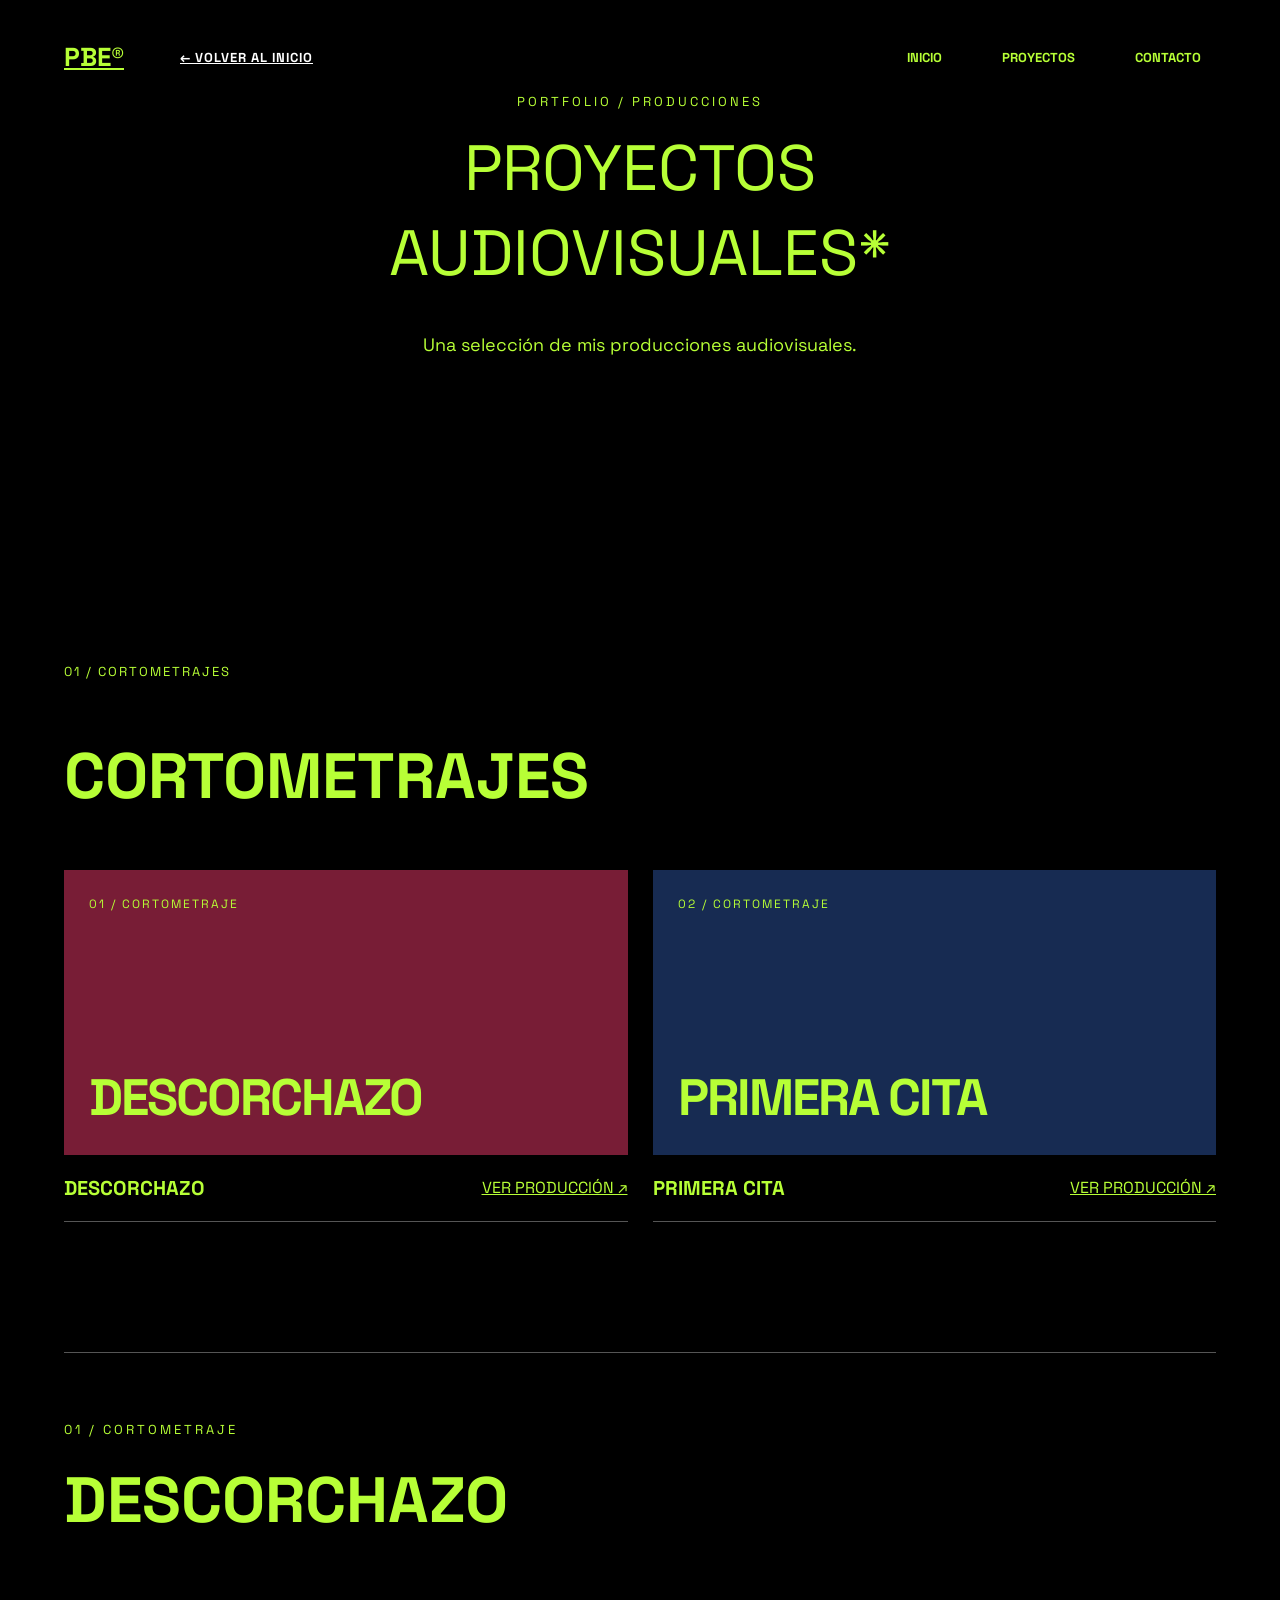
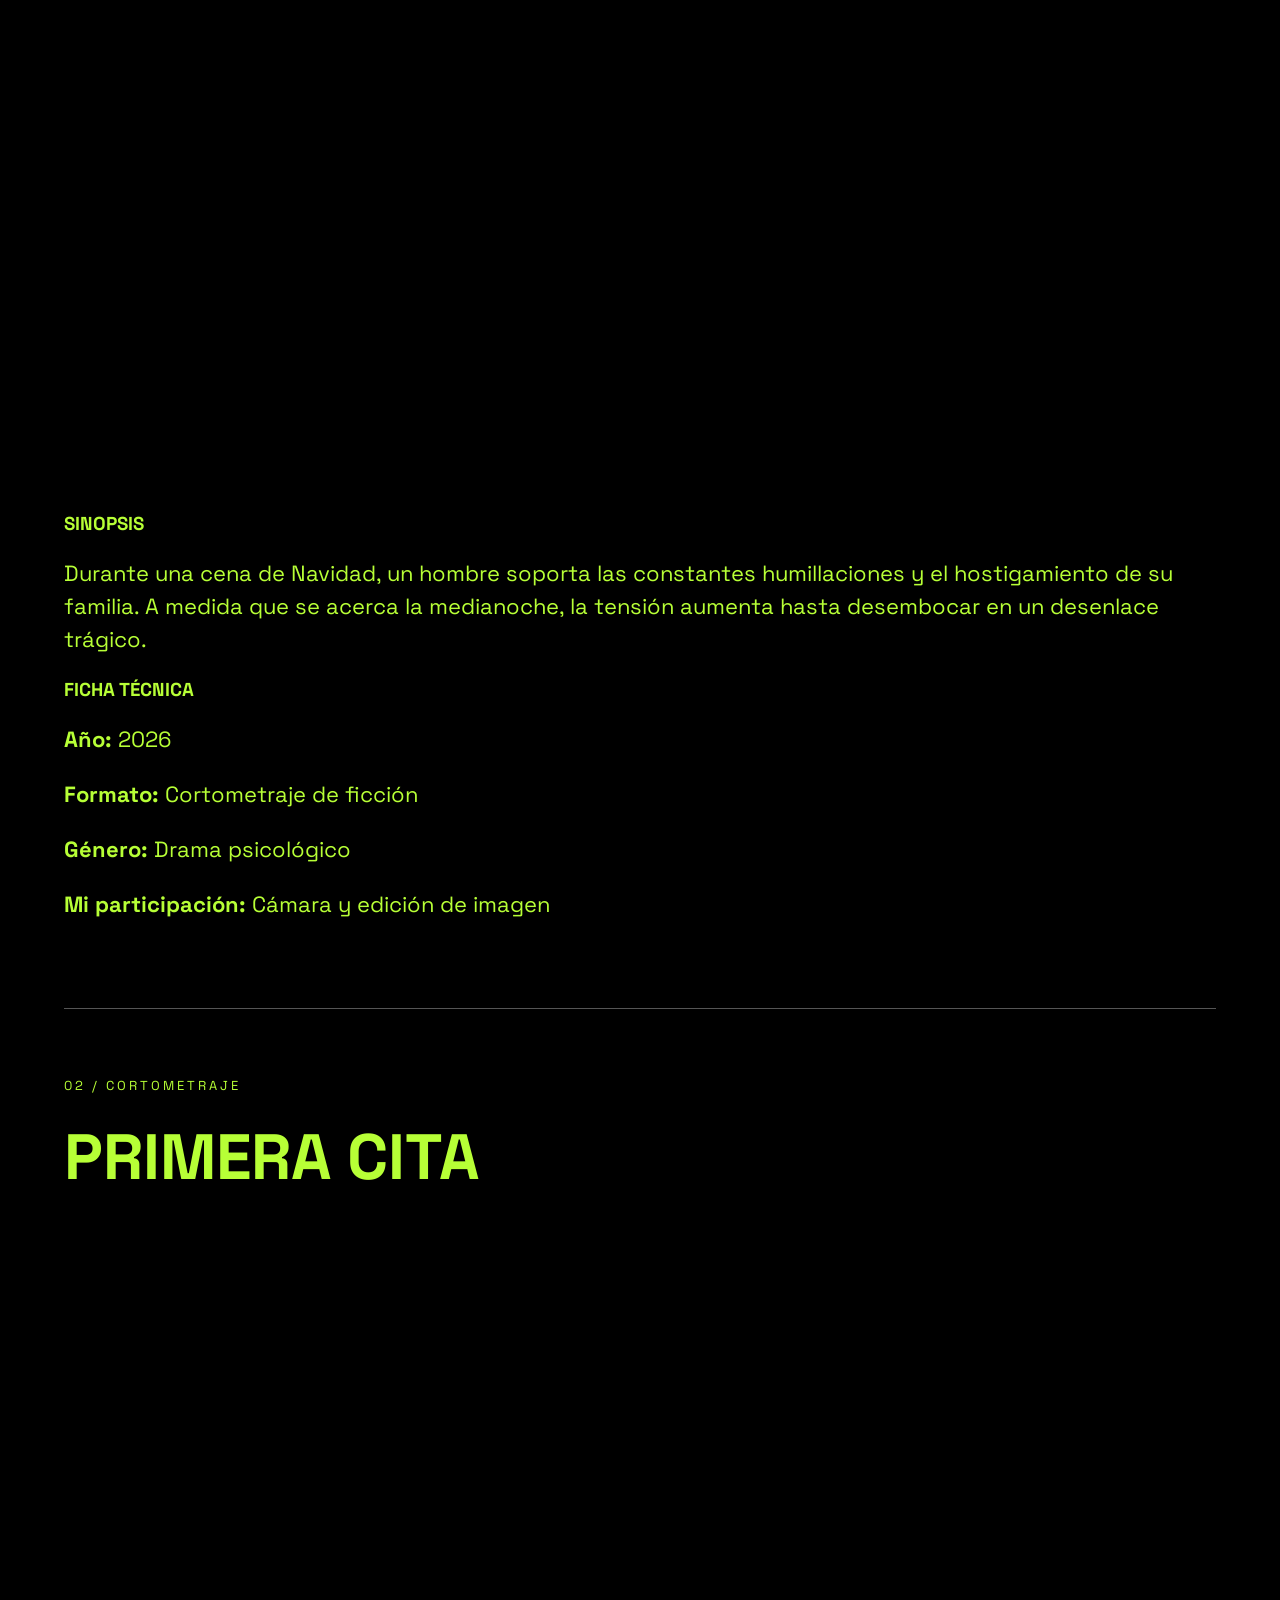
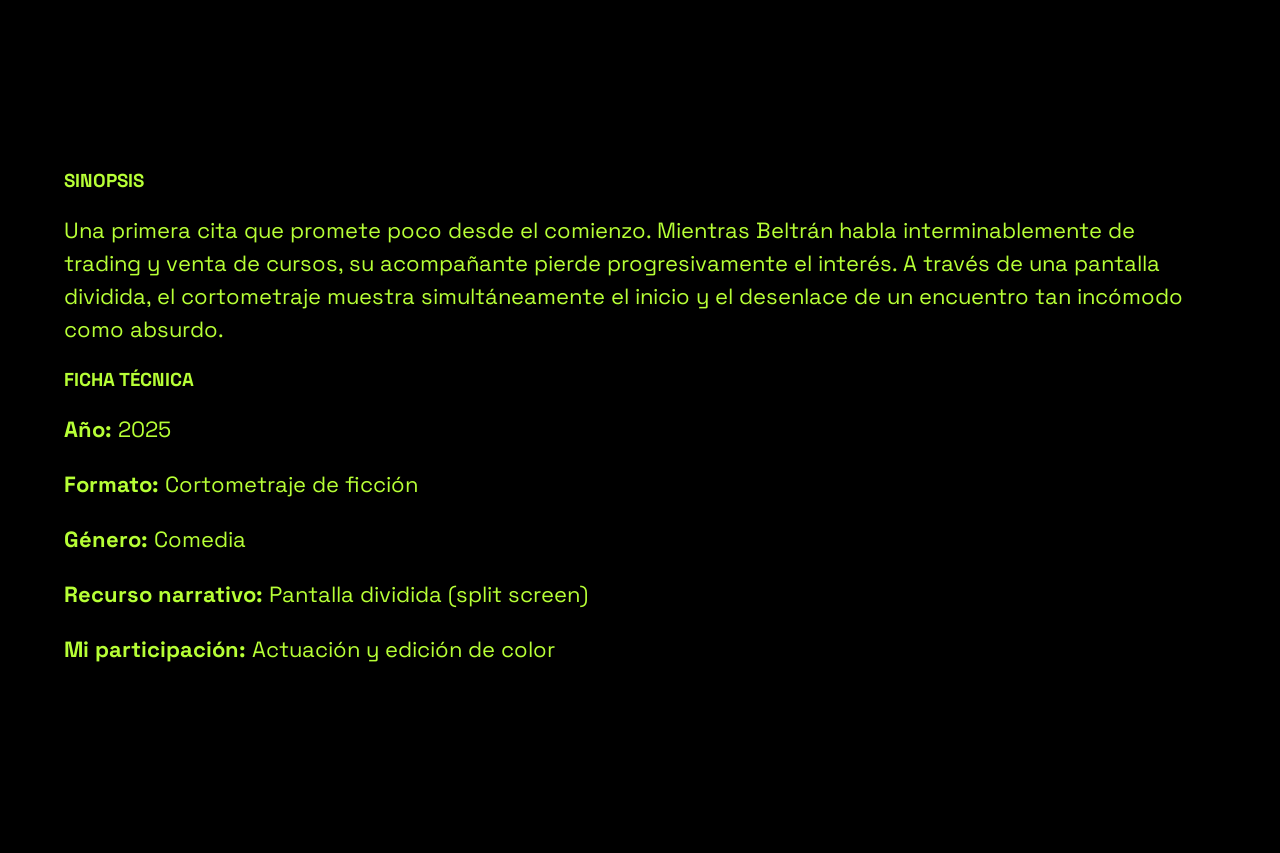
==== commit cc647d9d: "Add files via upload" ====
--- a/audiovisual.html
+++ b/audiovisual.html
@@ -138,10 +138,15 @@
             <span class="etiqueta">02 / CORTOMETRAJE</span>
             <h2>PRIMERA CITA</h2>
 
-            <video controls preload="metadata" playsinline>
-                <source src="video/PRIMERA CITA.mp4" type="video/mp4">
-                Tu navegador no admite este video.
-            </video>
+            <iframe
+                src="https://www.youtube.com/embed/fDHMjiajzu4"
+                title="Primera Cita - Cortometraje"
+                style="display:block; width:100%; max-width:900px; aspect-ratio:16/9; height:auto; border:0; margin-bottom:35px; background:#000;"
+                loading="lazy"
+                referrerpolicy="strict-origin-when-cross-origin"
+                allow="accelerometer; autoplay; clipboard-write; encrypted-media; gyroscope; picture-in-picture; web-share"
+                allowfullscreen>
+            </iframe>
 
             <h3>SINOPSIS</h3>
 
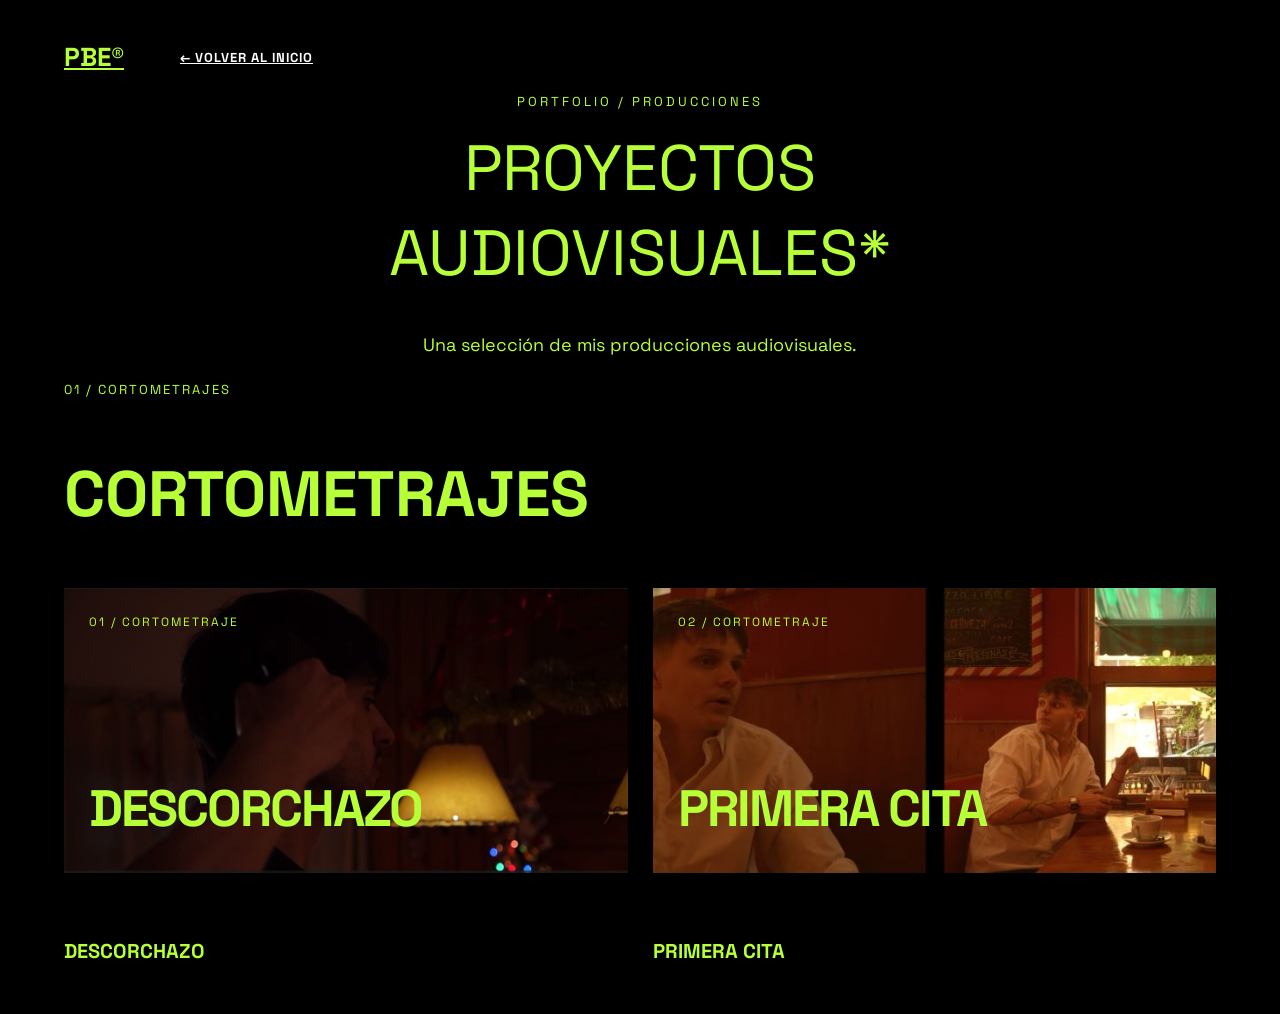
==== commit 538df9ce: "Add files via upload" ====
--- a/audiovisual.html
+++ b/audiovisual.html
@@ -12,7 +12,6 @@
 
 <nav class="nav-audiovisuales">
 
-    <!-- LOGO Y BOTÓN VOLVER -->
     <div class="nav-audiovisuales-izquierda">
 
         <a href="index.html"
@@ -32,28 +31,29 @@
 
     </div>
 
-    <!-- NAVEGACIÓN ORIGINAL -->
-    <div class="nav-links">
-        <a href="index.html">INICIO</a>
-        <a href="index.html#proyectos">PROYECTOS</a>
-        <a href="index.html#contacto">CONTACTO</a>
-    </div>
-
 </nav>
 
 <main>
 
+    <!-- ENCABEZADO -->
     <section class="portal-hero">
-        <span class="etiqueta">PORTFOLIO / PRODUCCIONES</span>
+
+        <span class="etiqueta">
+            PORTFOLIO / PRODUCCIONES
+        </span>
 
         <h1>
             PROYECTOS<br>
             AUDIOVISUALES<span class="asterisco">*</span>
         </h1>
 
-        <p>Una selección de mis producciones audiovisuales.</p>
+        <p>
+            Una selección de mis producciones audiovisuales.
+        </p>
+
     </section>
 
+    <!-- CATÁLOGO DE CORTOMETRAJES -->
     <section class="catalogo">
 
         <div class="catalogo-encabezado">
@@ -63,111 +63,43 @@
 
         <div class="catalogo-grid">
 
+            <!-- DESCORCHAZO -->
             <article class="corto">
 
-                <div class="corto-imagen">
+                <a href="descorchazo.html"
+                   class="corto-imagen moco-interactivo"
+                   aria-label="Ver Descorchazo">
+
                     <span>01 / CORTOMETRAJE</span>
                     <h3>DESCORCHAZO</h3>
-                </div>
+
+                </a>
 
                 <div class="corto-info">
                     <h3>DESCORCHAZO</h3>
-                    <a href="#descorchazo">VER PRODUCCIÓN ↗</a>
                 </div>
 
             </article>
 
+            <!-- PRIMERA CITA -->
             <article class="corto">
 
-                <div class="corto-imagen segunda">
+                <a href="primera-cita.html"
+                   class="corto-imagen segunda moco-interactivo"
+                   aria-label="Ver Primera Cita">
+
                     <span>02 / CORTOMETRAJE</span>
                     <h3>PRIMERA CITA</h3>
-                </div>
+
+                </a>
 
                 <div class="corto-info">
                     <h3>PRIMERA CITA</h3>
-                    <a href="#primera-cita">VER PRODUCCIÓN ↗</a>
                 </div>
 
             </article>
 
         </div>
-
-    </section>
-
-    <section class="fichas-audiovisuales">
-
-        <!-- DESCORCHAZO -->
-        <article id="descorchazo" class="ficha-produccion">
-
-            <span class="etiqueta">01 / CORTOMETRAJE</span>
-            <h2>DESCORCHAZO</h2>
-
-            <iframe
-                src="https://www.youtube.com/embed/orPImuDr9Ns"
-                title="Descorchazo - Cortometraje"
-                style="display:block; width:100%; max-width:900px; aspect-ratio:16/9; height:auto; border:0; margin-bottom:35px; background:#000;"
-                loading="lazy"
-                referrerpolicy="strict-origin-when-cross-origin"
-                allow="accelerometer; autoplay; clipboard-write; encrypted-media; gyroscope; picture-in-picture; web-share"
-                allowfullscreen>
-            </iframe>
-
-            <h3>SINOPSIS</h3>
-
-            <p>
-                Durante una cena de Navidad, un hombre soporta
-                las constantes humillaciones y el hostigamiento
-                de su familia. A medida que se acerca la medianoche,
-                la tensión aumenta hasta desembocar en un
-                desenlace trágico.
-            </p>
-
-            <h3>FICHA TÉCNICA</h3>
-
-            <p><strong>Año:</strong> 2026</p>
-            <p><strong>Formato:</strong> Cortometraje de ficción</p>
-            <p><strong>Género:</strong> Drama psicológico</p>
-            <p><strong>Mi participación:</strong> Cámara y edición de imagen</p>
-
-        </article>
-
-        <!-- PRIMERA CITA -->
-        <article id="primera-cita" class="ficha-produccion">
-
-            <span class="etiqueta">02 / CORTOMETRAJE</span>
-            <h2>PRIMERA CITA</h2>
-
-            <iframe
-                src="https://www.youtube.com/embed/fDHMjiajzu4"
-                title="Primera Cita - Cortometraje"
-                style="display:block; width:100%; max-width:900px; aspect-ratio:16/9; height:auto; border:0; margin-bottom:35px; background:#000;"
-                loading="lazy"
-                referrerpolicy="strict-origin-when-cross-origin"
-                allow="accelerometer; autoplay; clipboard-write; encrypted-media; gyroscope; picture-in-picture; web-share"
-                allowfullscreen>
-            </iframe>
-
-            <h3>SINOPSIS</h3>
-
-            <p>
-                Una primera cita que promete poco desde el comienzo.
-                Mientras Beltrán habla interminablemente de trading
-                y venta de cursos, su acompañante pierde progresivamente
-                el interés. A través de una pantalla dividida,
-                el cortometraje muestra simultáneamente el inicio
-                y el desenlace de un encuentro tan incómodo como absurdo.
-            </p>
-
-            <h3>FICHA TÉCNICA</h3>
-
-            <p><strong>Año:</strong> 2025</p>
-            <p><strong>Formato:</strong> Cortometraje de ficción</p>
-            <p><strong>Género:</strong> Comedia</p>
-            <p><strong>Recurso narrativo:</strong> Pantalla dividida (split screen)</p>
-            <p><strong>Mi participación:</strong> Actuación y edición de color</p>
-
-        </article>
 
     </section>
 
--- a/style.css
+++ b/style.css
@@ -1,383 +1,1400 @@
 @import url('https://fonts.googleapis.com/css2?family=Space+Grotesk:wght@400;500;600;700&display=swap');
+
 body { background-color: #91A9BD; color: #f5f0e8; font-family: Arial, sans-serif; margin: 0; padding: 60px; }
+
 h1 { color: #f5f0e8; font-size: clamp(20px, 5.5vw, 85px); font-weight: 900; text-transform: uppercase; letter-spacing: -2px; line-height: 1; white-space: nowrap; margin-bottom: 45px; }
+
 h2 { color: #781d36; font-size: 50px; text-transform: uppercase; }
+
 p { font-size: 22px; }
+
 ::selection { background: #781d36; color: white; }
+
 * { box-sizing: border-box; }
+
 html { scroll-behavior: smooth; }
+
 body { padding: 0; }
+
 nav { display: flex; justify-content: space-between; align-items: center; padding: 25px 5%; background: #101014; }
+
 .logo { font-size: 26px; font-weight: 900; color: #f5f0e8; }
+
 .nav-links { display: flex; gap: 30px; }
+
 .nav-links a { color: #f5f0e8; text-decoration: none; font-size: 13px; font-weight: bold; }
+
 .nav-links a:hover { color: #a53250; }
+
 .hero { background: #101f40; min-height: 75vh; padding: 100px 3%; display: flex; flex-direction: column; justify-content: center; overflow: hidden; }
+
 .hero h1 { font-size: clamp(18px, 5.4vw, 85px); letter-spacing: -0.035em; white-space: nowrap; margin: 30px 0; }
+
 .etiqueta { color: #c8a3ad; font-size: 13px; letter-spacing: 3px; }
+
 .hero p { font-size: 17px; letter-spacing: 2px; }
+
 .boton { display: inline-block; align-self: flex-start; background: #781d36; color: white; padding: 18px 28px; margin-top: 35px; text-decoration: none; font-weight: bold; transition: 0.3s; }
+
 .boton:hover { background: #a53250; transform: translateY(-5px); }
+
 .proyectos, .contacto { padding: 100px 5%; min-height: 350px; }
+
 .asterisco { color: #f5f0e8; }
+
 .contacto { background: #781d36; }
+
 .contacto h2 { color: white; }
+
 @media (max-width: 600px) { .nav-links { gap: 12px; }
+
 .nav-links a { font-size: 10px; }
+
 .hero { padding: 80px 3%; }
+
 .hero h1 { font-size: 5.4vw; }
+
 h2 { font-size: 36px; }
-}
+
+}
+
 .proyectos-header { margin-bottom: 70px; }
+
 .proyectos-header > span { color: #c8a3ad; font-size: 13px; letter-spacing: 3px; }
+
 .proyectos-header h2 { font-size: clamp(60px, 9vw, 130px); margin: 15px 0; letter-spacing: -5px; }
+
 .lista-proyectos { border-top: 1px solid #555; }
+
 .proyecto { display: flex; align-items: center; gap: 25px; padding: 35px 15px; border-bottom: 1px solid #555; color: #f5f0e8; text-decoration: none; transition: all 0.35s ease; }
+
 .proyecto:hover { background: #781d36; padding-left: 35px; }
+
 .numero { font-size: 14px; color: #aaa; min-width: 35px; }
+
 .proyecto h3 { font-size: clamp(18px, 2.5vw, 30px); letter-spacing: -1px; }
+
 .proyecto { padding: 20px 15px; }
+
 .proyectos-header h2 { font-size: clamp(40px, 6vw, 75px); }
+
 .proyecto { position: relative; }
+
 .proyecto { position: relative; overflow: hidden; isolation: isolate; }
+
 .preview-proyecto { position: absolute; right: 0; top: 0; width: 48%; height: 100%; object-fit: cover; object-position: center; opacity: 0; pointer-events: none; border: none; transform: none; z-index: -1; -webkit-mask-image: linear-gradient( to right, transparent 0%, rgba(0,0,0,0.4) 25%, black 65% ); mask-image: linear-gradient( to right, transparent 0%, rgba(0,0,0,0.4) 25%, black 65% ); transition: opacity 0.4s ease; }
+
 .proyecto:hover .preview-proyecto { opacity: 1; transform: none; }
+
 .proyecto:hover { background: #781d36; }
+
 .proyecto h3, .proyecto .numero, .proyecto .categoria, .proyecto .flecha { position: relative; z-index: 2; }
+
 .portal-hero { background: #101f40; padding: 100px 5%; }
+
 .portal-hero h1 { font-size: clamp(38px, 7vw, 100px); line-height: 0.95; letter-spacing: -3px; white-space: normal; margin: 35px 0; }
+
 .portal-hero p { font-size: 18px; }
+
 .catalogo { padding: 90px 5%; }
+
 .catalogo-encabezado > span { color: #c8a3ad; font-size: 13px; letter-spacing: 2px; }
+
 .catalogo-encabezado h2 { color: #f5f0e8; font-size: clamp(35px, 5vw, 65px); }
+
 .catalogo-grid { display: grid; grid-template-columns: repeat(2, minmax(0, 1fr)); gap: 25px; margin-top: 40px; }
+
 .corto-imagen { background: #781d36; height: 285px; padding: 25px; display: flex; flex-direction: column; justify-content: space-between; transition: filter 0.3s ease; }
+
 .corto-imagen.segunda { background: #172b52; }
+
 .corto-imagen span { font-size: 12px; letter-spacing: 2px; }
+
 .corto-imagen h3 { font-size: clamp(28px, 4vw, 55px); letter-spacing: -2px; margin: 0; }
+
 .corto:hover .corto-imagen { filter: brightness(0.8); }
+
 .corto-info { display: flex; justify-content: space-between; align-items: center; gap: 15px; padding: 20px 0; border-bottom: 1px solid #555; }
+
 .corto-info h3 { font-size: 20px; margin: 0; }
+
 .corto-info span { font-size: 12px; }
+
 @media (max-width: 700px) { .catalogo-grid { grid-template-columns: 1fr; }
+
 .portal-hero { padding: 70px 5%; }
+
 .corto-imagen { height: 240px; }
-}
+
+}
+
 .fichas-audiovisuales { padding: 40px 5% 100px; }
+
 .ficha-produccion { padding: 65px 0; border-top: 1px solid #555; scroll-margin-top: 100px; }
+
 .ficha-produccion h2 { font-size: clamp(32px, 5vw, 65px); margin: 20px 0 30px; }
+
 .ficha-produccion video { display: block; width: 100%; max-width: 900px; background: #000; aspect-ratio: 16 / 9; margin-bottom: 35px; }
+
 .ficha-produccion h3 { color: #a53250; }
+
 .corto-imagen { background-image: url("miniatura descorchazo.png"); background-size: cover; background-position: center; }
+
 .corto-imagen.segunda { background-image: none; }
+
 .corto-imagen.segunda { background-image: url("miniatura primera cita.png"); background-size: cover; background-position: center; }
+
 .portal-hero { position: relative; background-image: linear-gradient( rgba(16, 31, 64, 0.45), rgba(16, 31, 64, 0.45) ), url("fondo audiovisual.png"); background-size: cover; background-position: center; background-repeat: no-repeat; background-color: #101f40; padding: 100px 5%; min-height: 480px; }
+
 .portal-hero h1 { font-size: clamp(36px, 5.5vw, 75px); line-height: 1; letter-spacing: -2px; margin: 30px 0; }
+
 .contacto { background: #781d36; padding: 110px 5%; }
+
 .contacto h2 { color: #f5f0e8; font-size: clamp(42px, 8vw, 110px); line-height: 0.95; letter-spacing: -3px; margin: 35px 0; }
+
 .contacto p { font-size: 19px; line-height: 1.6; max-width: 580px; }
+
 .contacto-links { display: flex; flex-wrap: wrap; gap: 35px; margin-top: 60px; }
+
 .contacto-links a { color: #f5f0e8; font-size: 16px; font-weight: bold; text-decoration: none; border-bottom: 1px solid #f5f0e8; padding-bottom: 10px; transition: 0.3s; }
+
 .contacto-links a:hover { color: #101014; border-color: #101014; }
+
 .footer { display: flex; justify-content: space-between; gap: 20px; flex-wrap: wrap; padding: 30px 5%; background: #101014; color: #aaa; font-size: 12px; letter-spacing: 1px; }
+
 @media (max-width: 600px) { .contacto { padding: 80px 5%; }
+
 .contacto h2 { letter-spacing: -1px; }
+
 .contacto-links { gap: 25px; }
-}
+
+}
+
 .nav-inicio { background-color: #101f40; }
+
 .hero-botones { display: flex; flex-wrap: wrap; align-items: center; gap: 20px; margin-top: 35px; }
+
 .hero-botones .boton { margin-top: 0; }
+
 .boton-contacto { background: transparent; border: 2px solid #f5f0e8; color: #f5f0e8; padding: 16px 26px; }
+
 .boton-contacto:hover { background: #f5f0e8; color: #101f40; }
+
 .boton-contacto { background-color: #7030A0; border: 2px solid #7030A0; color: white; }
+
 .boton-contacto:hover { background-color: #9250C5; border-color: #9250C5; color: white; }
+
 .portal-contacto { background: #101f40; min-height: 100vh; padding: 100px 5%; }
+
 .portal-contacto h1 { font-size: clamp(40px, 7vw, 95px); line-height: 0.95; letter-spacing: -3px; white-space: normal; margin: 35px 0; }
+
 .portal-contacto p { font-size: 19px; line-height: 1.6; max-width: 600px; margin-bottom: 70px; }
+
 .contacto-portal-links { border-top: 1px solid #777; }
+
 .contacto-portal-links a { display: flex; justify-content: space-between; align-items: center; gap: 20px; padding: 30px 15px; border-bottom: 1px solid #777; color: #f5f0e8; text-decoration: none; transition: 0.3s; }
+
 .contacto-portal-links a:hover { background: #7030A0; padding-left: 30px; }
+
 .contacto-portal-links span { font-size: 13px; letter-spacing: 2px; }
+
 .contacto-portal-links strong { font-size: 18px; }
+
 .portal-proyectos { background-color: #101f40; padding: 100px 5% 75px; }
+
 .portal-proyectos h1 { font-size: clamp(48px, 8vw, 110px); line-height: 1; letter-spacing: -4px; margin: 30px 0; }
+
 .portal-proyectos-descripcion { font-size: 18px; line-height: 1.6; max-width: 580px; }
+
 .proyectos .proyecto { min-height: 100px; padding: 20px 15px; }
+
 .proyectos .proyecto h2 { font-size: clamp(20px, 3vw, 32px); margin: 0; }
+
 .proyectos .preview-proyecto { max-width: 280px; max-height: 110px; object-fit: cover; }
+
 .proyectos .proyecto { position: relative; border: 1px solid transparent; transition: border-color 0.3s ease, box-shadow 0.3s ease, background-color 0.3s ease; }
+
 .proyectos .proyecto:hover { background-color: transparent; border-color: #a855f7; box-shadow: 0 0 10px rgba(168, 85, 247, 0.5), 0 0 25px rgba(168, 85, 247, 0.25), inset 0 0 12px rgba(168, 85, 247, 0.1); }
+
 .boton, .proyecto, .contacto-portal-links a, .nav-links a { transition: border-color 0.3s ease, box-shadow 0.3s ease, background-color 0.3s ease; }
+
 .boton:hover { background-color: transparent; color: #f5f0e8; border-color: #a855f7; box-shadow: 0 0 10px rgba(168, 85, 247, 0.6), 0 0 25px rgba(168, 85, 247, 0.3), inset 0 0 12px rgba(168, 85, 247, 0.1); }
+
 .proyectos .proyecto:hover { background-color: transparent; border-color: #a855f7; box-shadow: 0 0 10px rgba(168, 85, 247, 0.6), 0 0 25px rgba(168, 85, 247, 0.3), inset 0 0 12px rgba(168, 85, 247, 0.1); }
+
 .contacto-portal-links a:hover { background-color: transparent; border-color: #a855f7; box-shadow: 0 0 10px rgba(168, 85, 247, 0.6), 0 0 25px rgba(168, 85, 247, 0.3); }
+
 .nav-links a { border: 1px solid transparent; padding: 8px 12px; }
+
 .nav-links a:hover { color: #f5f0e8; border-color: #a855f7; box-shadow: 0 0 10px rgba(168, 85, 247, 0.6), 0 0 20px rgba(168, 85, 247, 0.3); }
+
 .contacto-portal-links a { position: relative; overflow: hidden; isolation: isolate; min-height: 125px; }
+
 .contacto-portal-links a span, .contacto-portal-links a strong { position: relative; z-index: 2; }
+
 .contacto-preview { position: absolute; top: 0; right: 0; width: 48%; height: 100%; object-fit: cover; object-position: center; opacity: 0; transform: translateX(20px); -webkit-mask-image: linear-gradient( to right, transparent 0%, black 45%, black 100% ); mask-image: linear-gradient( to right, transparent 0%, black 45%, black 100% ); transition: opacity 0.4s ease, transform 0.4s ease; pointer-events: none; z-index: 0; }
+
 .contacto-portal-links a:hover .contacto-preview { opacity: 1; transform: translateX(0); }
+
 .contacto-portal-links a:hover { background-color: transparent; border-color: #a855f7; box-shadow: 0 0 10px rgba(168, 85, 247, 0.6), 0 0 25px rgba(168, 85, 247, 0.3), inset 0 0 12px rgba(168, 85, 247, 0.1); }
+
 @media (max-width: 600px) { .contacto-preview { width: 65%; opacity: 0.18; transform: none; }
+
 .contacto-portal-links a:hover .contacto-preview { opacity: 0.45; }
-}
+
+}
+
 .contacto-portal-links a strong { display: none; }
+
 .portal-contacto h1 { font-size: clamp(28px, 6vw, 85px); white-space: nowrap; letter-spacing: -3px; }
+
 :root { --azul: #101f40; --blanco: #f5f0e8; --bordo: #9b2948; --violeta: #a855f7; }
+
 html, body, main { background-color: var(--azul); color: var(--blanco); }
+
 nav, .nav-inicio { background-color: var(--azul); }
+
 nav a, .nav-links a, .logo { color: var(--blanco); }
+
 .hero, .proyectos, .portal-proyectos, .portal-contacto, .portal-hero, .catalogo, .fichas-audiovisuales, .ficha-produccion, .contacto, .footer { background-color: var(--azul); color: var(--blanco); }
+
 h1, h2, h3, p { color: var(--blanco); }
+
 .etiqueta, .numero, .asterisco, .flecha { color: var(--bordo); }
+
 .proyectos .proyecto h2 { color: var(--bordo); }
+
 .boton { background-color: var(--bordo); border: 2px solid var(--bordo); color: var(--blanco); }
+
 .boton-contacto { background-color: #7030a0; border-color: #7030a0; color: var(--blanco); }
+
 .contacto-portal-links a { background-color: transparent; color: var(--blanco); }
+
 .boton:hover, .proyectos .proyecto:hover, .contacto-portal-links a:hover, .nav-links a:hover { border-color: var(--violeta); box-shadow: 0 0 10px rgba(168, 85, 247, 0.6), 0 0 25px rgba(168, 85, 247, 0.3), inset 0 0 12px rgba(168, 85, 247, 0.1); }
+
 .destacado { color: #9b2948; }
+
 :root { --alto-opcion: 100px; --espaciado-opcion: 20px 15px; }
+
 .proyectos .proyecto, .contacto-portal-links a { min-height: var(--alto-opcion); padding: var(--espaciado-opcion); box-sizing: border-box; }
+
 .proyectos .proyecto h2 { font-size: clamp(20px, 3vw, 32px); }
+
 .contacto-portal-links a span { font-size: 13px; letter-spacing: 2px; }
+
 .contacto-preview { height: 100%; }
+
 .hero-botones .boton { min-height: 52px; padding: 14px 24px; box-sizing: border-box; display: inline-flex; align-items: center; justify-content: center; font-size: 14px; font-weight: 700; }
+
 .nav-links a { padding: 10px 14px; font-size: 13px; }
+
 .logo { display: inline-flex; align-items: baseline; font-size: 26px; font-weight: 900; color: #f5f0e8; white-space: nowrap; }
+
 .logo-letra { display: inline-block; color: #f5f0e8; transform-origin: center bottom; animation: pbeSecuencia 3s ease-in-out infinite; }
+
 .logo-letra:nth-child(1) { animation-delay: 0s; }
+
 .logo-letra:nth-child(2) { animation-delay: 1s; }
+
 .logo-letra:nth-child(3) { animation-delay: 2s; }
+
 .logo-registrado { color: #f5f0e8; }
+
 @keyframes pbeSecuencia { 0%, 30%, 100% { color: #f5f0e8; transform: scale(1); }
+
 15% { color: #e63946; transform: scale(1.154); text-shadow: 0 0 12px rgba(230, 57, 70, 0.5); }
-}
+
+}
+
 .logo::after { content: none; }
+
 @media (prefers-reduced-motion: reduce) { .logo-letra { animation: none; }
-}
+
+}
+
 .nav-inicio { padding: 25px 5% 10px; }
+
 #inicio.hero { min-height: auto; padding: 65px 3% 90px; justify-content: flex-start; }
+
 #inicio.hero h1 { margin-top: 22px; margin-bottom: 25px; }
+
 #inicio .hero-botones { margin-top: 30px; }
+
 @media (max-width: 600px) { #inicio.hero { padding: 45px 5% 70px; }
+
 #inicio.hero h1 { margin-top: 20px; }
-}
+
+}
+
 .nav-inicio { padding-top: 25px; padding-bottom: 0; }
+
 #inicio.hero { min-height: auto; padding: 12px 3% 70px; justify-content: flex-start; }
+
 #inicio.hero h1 { margin-top: 0; margin-bottom: 25px; }
+
 @media (max-width: 600px) { #inicio.hero { padding: 12px 5% 55px; }
-}
+
+}
+
 #inicio.hero h1 { font-family: 'Space Grotesk', Arial, sans-serif; font-weight: normal; }
+
 #inicio.hero { display: flex; flex-direction: column; align-items: center; justify-content: center; text-align: center; min-height: 65vh; padding: 50px 5%; }
+
 #inicio.hero h1 { font-family: 'Space Grotesk', Arial, sans-serif; font-weight: normal; font-size: clamp(28px, 5vw, 70px); white-space: normal; line-height: 1.15; margin: 0 0 25px; }
+
 #inicio.hero p { color: #9b2948; text-align: center; margin: 0; }
+
 #inicio .hero-botones { display: flex; justify-content: center; align-items: center; gap: 15px; margin-top: 35px; }
+
 @media (max-width: 600px) { #inicio.hero { min-height: 60vh; padding: 40px 5%; }
+
 #inicio .hero-botones { flex-wrap: wrap; }
-}
+
+}
+
 .nav-inicio { padding-top: 20px; padding-bottom: 0; }
+
 #inicio.hero { min-height: auto; padding: 15px 5% 70px; display: flex; flex-direction: column; align-items: center; justify-content: flex-start; text-align: center; }
+
 #inicio.hero h1 { margin-top: 0; margin-bottom: 25px; }
+
 .pagina-especificaciones { background: #101f40; color: #f5f0e8; }
+
 .pagina-especificaciones .logo { text-decoration: none; }
+
 .spec-main { width: 100%; min-height: 80vh; padding: 15px 5% 70px; }
+
 .spec-header { text-align: center; margin-bottom: 30px; }
+
 .spec-etiqueta { color: #9b2948; font-size: 12px; font-weight: 700; letter-spacing: 3px; margin-bottom: 14px; }
+
 .spec-header h1 { color: #f5f0e8; font-size: clamp(30px, 5vw, 65px); font-weight: 900; line-height: 1.1; margin: 0 0 15px; }
+
 .spec-subtitulo { color: #9b2948; font-size: 13px; font-weight: 700; letter-spacing: 2px; }
+
 .spec-ronda { display: flex; flex-direction: column; align-items: center; }
+
 .spec-circulo { --radio: 240px; width: 620px; height: 620px; max-width: 100%; position: relative; margin: 0 auto; border-radius: 50%; }
+
 .spec-circulo::before { content: ""; position: absolute; width: calc(var(--radio) * 2); height: calc(var(--radio) * 2); top: 50%; left: 50%; transform: translate(-50%, -50%); border: 1px dashed rgba(245, 240, 232, 0.22); border-radius: 50%; pointer-events: none; }
+
 .spec-centro { position: absolute; width: 250px; height: 250px; top: 50%; left: 50%; transform: translate(-50%, -50%); background: #172b53; border: 2px solid #9b2948; border-radius: 50%; box-shadow: 0 0 35px rgba(155, 41, 72, 0.15); display: flex; align-items: center; justify-content: center; text-align: center; padding: 25px; z-index: 2; }
+
 .spec-centro-contenido { width: 100%; }
+
 #spec-categoria { display: block; font-size: 10px; color: #d17a96; font-weight: 700; letter-spacing: 1.5px; margin-bottom: 12px; }
+
 #spec-nombre { font-size: clamp(17px, 2vw, 24px); color: #f5f0e8; line-height: 1.1; margin: 0 0 12px; overflow-wrap: anywhere; }
+
 #spec-descripcion { font-size: 12px; line-height: 1.5; color: #c4c9d5; margin: 0; }
+
 .spec-app { --angulo: calc(var(--pos) * 360deg / 7 - 90deg); position: absolute; top: 50%; left: 50%; width: 110px; min-height: 110px; transform: translate(-50%, -50%) rotate(var(--angulo)) translateX(var(--radio)) rotate(calc(-1 * var(--angulo))); background: transparent; border: 0; padding: 5px; cursor: pointer; display: flex; flex-direction: column; align-items: center; justify-content: center; gap: 8px; color: #f5f0e8; z-index: 3; }
+
 .spec-icono { width: 76px; height: 76px; border-radius: 50%; border: 2px solid rgba(245, 240, 232, 0.55); display: flex; align-items: center; justify-content: center; font-size: 27px; font-weight: 900; color: white; transition: transform 0.3s ease, box-shadow 0.3s ease, border-color 0.3s ease; }
+
 .spec-app-nombre { font-size: 10px; font-weight: 800; letter-spacing: 0.5px; text-align: center; white-space: nowrap; }
+
 .spec-icono.premiere { background: #362879; color: #d4c4ff; }
+
 .spec-icono.after { background: #403082; color: #d4c4ff; }
+
 .spec-icono.audition { background: #273a83; color: #c2d5ff; }
+
 .spec-icono.davinci { background: #24506a; }
+
 .spec-icono.capcut { background: #303448; }
+
 .spec-icono.canva { background: #146d87; }
+
 .spec-icono.ia { background: #9b2948; }
+
 .spec-app:hover .spec-icono, .spec-app:focus-visible .spec-icono, .spec-app.activa .spec-icono { transform: scale(1.18); border-color: #a855f7; box-shadow: 0 0 20px rgba(168, 85, 247, 0.55); }
+
 .spec-app:focus-visible { outline: 2px solid #a855f7; outline-offset: 5px; }
+
 .spec-ayuda { color: #8d9bb6; font-size: 11px; letter-spacing: 1.5px; text-align: center; margin-top: 5px; }
+
 .spec-volver { margin-top: 55px; }
+
 .spec-volver a { color: #f5f0e8; text-decoration: none; font-size: 13px; font-weight: 800; transition: color 0.3s; }
+
 .spec-volver a:hover { color: #9b2948; }
+
 @media (max-width: 700px) { .spec-circulo { --radio: 175px; width: 460px; height: 460px; }
+
 .spec-centro { width: 190px; height: 190px; padding: 18px; }
+
 #spec-nombre { font-size: 17px; }
+
 #spec-descripcion { font-size: 10px; }
+
 .spec-app { width: 85px; min-height: 85px; }
+
 .spec-icono { width: 57px; height: 57px; font-size: 21px; }
+
 .spec-app-nombre { font-size: 8px; }
-}
+
+}
+
 @media (max-width: 480px) { .spec-main { padding-left: 3%; padding-right: 3%; }
+
 .spec-header h1 { font-size: 28px; }
+
 .spec-circulo { --radio: min(37vw, 145px); width: 100%; height: 360px; }
+
 .spec-centro { width: 150px; height: 150px; padding: 14px; }
+
 #spec-categoria { font-size: 8px; margin-bottom: 7px; }
+
 #spec-nombre { font-size: 14px; margin-bottom: 7px; }
+
 #spec-descripcion { font-size: 9px; line-height: 1.3; }
+
 .spec-app { width: 65px; min-height: 65px; gap: 5px; }
+
 .spec-icono { width: 47px; height: 47px; font-size: 17px; }
+
 .spec-app-nombre { font-size: 7px; letter-spacing: 0; }
+
 .spec-ayuda { font-size: 9px; padding: 0 15px; }
-}
+
+}
+
 @media (prefers-reduced-motion: reduce) { .spec-icono { transition: none; }
-}
+
+}
+
 #inicio .hero-botones { display: flex; justify-content: center; align-items: center; flex-wrap: wrap; gap: 12px; }
+
 .pagina-especificaciones .spec-logo-img { width: 64px; height: 64px; object-fit: contain; display: block; margin: 0 auto 8px; padding: 0; background: transparent; border: none; border-radius: 0; box-shadow: none; }
+
 .pagina-especificaciones .spec-logo-img { width: 68px; height: 68px; border-radius: 50%; object-fit: contain; display: block; margin: 0 auto 8px; padding: 9px; box-sizing: border-box; background-color: #182b50; border: 2px solid rgba(245, 240, 232, 0.25); transition: transform 0.3s ease, border-color 0.3s ease, box-shadow 0.3s ease; }
+
 .pagina-especificaciones .spec-app:hover .spec-logo-img, .pagina-especificaciones .spec-app.activa .spec-logo-img { transform: scale(1.12); border-color: #a855f7; box-shadow: 0 0 18px rgba(168, 85, 247, 0.35); }
+
 .pagina-especificaciones .spec-icono.ia { width: 68px; height: 68px; border-radius: 50%; box-sizing: border-box; margin: 0 auto 8px; border: 2px solid rgba(245, 240, 232, 0.25); }
+
 #inicio .hero-botones a[href="especificaciones.html"] { background-color: #2e9b57; color: #ffffff; border-color: #2e9b57; }
+
 #inicio .hero-botones a[href="especificaciones.html"]:hover { background-color: #39c46c; border-color: #39c46c; color: #ffffff; transform: translateY(-4px); }
+
 #inicio.hero > p { font-family: 'Space Grotesk', sans-serif; font-size: 16px; letter-spacing: 1px; }
+
 html, body, button, input, textarea, select { font-family: 'Space Grotesk', sans-serif; }
+
 body * { font-family: inherit; }
+
 p, span, a, button { line-height: 1.5; }
+
 #inicio .hero-botones { display: flex; justify-content: center; align-items: center; flex-wrap: wrap; gap: 22px; margin-top: 30px; }
+
 #inicio .hero-botones .boton { width: 205px; height: 390px; display: flex; align-items: center; justify-content: center; padding: 20px; box-sizing: border-box; text-align: center; line-height: 1.5; border-radius: 16px; transition: transform 0.3s ease, box-shadow 0.3s ease; }
+
 #inicio .hero-botones .boton:hover { transform: translateY(-8px) scale(1.04); box-shadow: 0 12px 25px rgba(0, 0, 0, 0.3); }
+
 @media (max-width: 600px) { #inicio .hero-botones .boton { width: 160px; height: 300px; padding: 12px; font-size: 12px; }
-}
+
+}
+
 #inicio .hero-botones { display: grid; grid-template-columns: repeat(3, minmax(0, 1fr)); width: 100%; max-width: none; gap: 2cm; margin-top: 35px; padding: 0; box-sizing: border-box; }
+
 #inicio .hero-botones .boton { width: 100%; height: auto; aspect-ratio: 0.68; display: flex; align-items: center; justify-content: center; padding: 20px; box-sizing: border-box; border-radius: 18px; text-align: center; font-size: clamp(13px, 1.5vw, 23px); line-height: 1.5; transition: transform 0.3s ease, box-shadow 0.3s ease; }
+
 #inicio .hero-botones .boton:hover { transform: translateY(-10px) scale(1.02); box-shadow: 0 18px 35px rgba(0, 0, 0, 0.35); }
+
 #inicio.hero { width: 100%; max-width: none; box-sizing: border-box; padding-left: 3%; padding-right: 3%; }
+
 @media (max-width: 700px) { #inicio .hero-botones { grid-template-columns: 1fr; gap: 22px; max-width: 450px; }
+
 #inicio .hero-botones .boton { aspect-ratio: 0.8; font-size: 18px; }
-}
+
+}
+
 #inicio.hero { padding-left: 1%; padding-right: 1%; }
+
 #inicio .hero-botones { display: grid; grid-template-columns: repeat(3, minmax(0, 1fr)); width: 100%; max-width: none; gap: 20px; margin-top: 35px; }
+
 #inicio .hero-botones .boton { width: 100%; height: auto; aspect-ratio: 1.7; padding: 20px; box-sizing: border-box; border-radius: 18px; display: flex; align-items: center; justify-content: center; text-align: center; font-size: clamp(13px, 1.5vw, 23px); }
+
 @media (max-width: 700px) { #inicio .hero-botones { grid-template-columns: 1fr; gap: 20px; }
+
 #inicio .hero-botones .boton { aspect-ratio: 1.7; }
-}
+
+}
+
 #inicio.hero { overflow: visible; }
+
 #inicio .hero-botones, #inicio .hero-botones .boton { overflow: visible; }
+
 #inicio .hero-botones .boton { position: relative; isolation: isolate; }
+
 #inicio .hero-botones .boton::before, #inicio .hero-botones .boton::after { content: none !important; }
+
 #inicio .hero-botones .moco-gota, #inicio .hero-botones .moco-lateral, #inicio .hero-botones .moco-recorrido { display: none !important; }
+
 #inicio .hero-botones .moco-unido { position: absolute; left: -12px; top: -12px; width: calc(100% + 24px); height: calc(100% + 135px); overflow: visible; pointer-events: none; z-index: 2; opacity: 0; transition: opacity .25s ease; }
+
 #inicio .hero-botones .boton:hover .moco-unido, #inicio .hero-botones .boton:focus-visible .moco-unido { opacity: 1; }
+
 #inicio .hero-botones .boton-texto { position: relative; z-index: 3; }
+
 body { background-color: #91A9BD; }
+
 .moco-interactivo { position: relative; isolation: isolate; overflow: visible; }
+
 .moco-interactivo > .moco-unido { position: absolute; left: -28px; top: -28px; width: calc(100% + 56px); height: calc(100% + 163px); overflow: visible; pointer-events: none; z-index: 2; opacity: 0; transition: opacity .25s ease; }
+
 .moco-interactivo:hover > .moco-unido, .moco-interactivo:focus-visible > .moco-unido, .moco-interactivo:focus-within > .moco-unido { opacity: 1; }
+
 .moco-interactivo > :not(.moco-unido) { position: relative; z-index: 3; }
+
 .software-icon, .software-item { position: absolute; }
+
 .software-icon.moco-activo, .software-item.moco-activo { position: absolute; }
+
 .pagina-especificaciones .spec-circulo .spec-app { position: absolute; }
+
 .pagina-especificaciones .spec-app > .moco-unido { position: absolute; pointer-events: none; }
+
 .pagina-especificaciones .spec-app .spec-icono, .pagina-especificaciones .spec-app .spec-app-nombre { position: relative; z-index: 1; }
+
 .pagina-especificaciones .spec-circulo .spec-app { position: absolute !important; }
+
 .pagina-contacto .spec-volver { display: flex; justify-content: center; margin: 50px auto 35px; }
+
 .pagina-contacto .spec-volver a { display: inline-block; text-decoration: none; color: #101f40; font-weight: 700; letter-spacing: 1px; padding: 12px 22px; border: 2px solid #101f40; border-radius: 8px; transition: background-color 0.3s, color 0.3s; }
+
 .pagina-contacto .spec-volver a:hover { background-color: #101f40; color: #f5f0e8; }
+
 .pagina-contacto .nav-contacto { display: flex; align-items: center; justify-content: space-between; gap: 24px; }
+
 .pagina-contacto .nav-contacto-izquierda { display: flex; align-items: center; gap: 24px; min-width: 0; }
+
 .pagina-contacto .contacto-volver { display: inline-flex; align-items: center; justify-content: center; position: relative; color: #101f40; text-decoration: none; font-size: 12px; font-weight: 700; letter-spacing: 1px; padding: 10px 16px; border: 2px solid #101f40; border-radius: 8px; white-space: nowrap; transition: background-color 0.3s ease, color 0.3s ease; }
+
 .pagina-contacto .contacto-volver:hover { background-color: #101f40; color: #f5f0e8; }
+
 .pagina-contacto .nav-links { display: flex; align-items: center; gap: 24px; }
+
 @media (max-width: 760px) { .pagina-contacto .nav-contacto { flex-wrap: wrap; gap: 16px; }
+
 .pagina-contacto .nav-contacto-izquierda { gap: 12px; }
+
 .pagina-contacto .contacto-volver { font-size: 10px; padding: 8px 10px; }
+
 .pagina-contacto .nav-links { width: 100%; flex-wrap: wrap; gap: 16px; }
-}
+
+}
+
 .volver-inicio-global { display: inline-flex; align-items: center; justify-content: center; position: relative; padding: 10px 16px; margin-left: 24px; border: 2px solid #101f40; border-radius: 8px; color: #101f40; text-decoration: none; font-size: 12px; font-weight: 700; letter-spacing: 1px; white-space: nowrap; transition: background-color 0.3s ease, color 0.3s ease; }
+
 .volver-inicio-global:hover { background-color: #101f40; color: #f5f0e8; }
+
 nav:has(> .volver-inicio-global) { display: flex; align-items: center; }
+
 @media (max-width: 600px) { .volver-inicio-global { margin-left: 12px; padding: 8px 10px; font-size: 10px; }
-}
+
+}
+
 .pagina-audiovisuales .nav-audiovisuales { display: flex; align-items: center; justify-content: space-between; gap: 24px; }
+
 .pagina-audiovisuales .nav-audiovisuales-izquierda { display: flex; align-items: center; gap: 16px; }
+
 .pagina-audiovisuales .volver-inicio-global { margin-left: 0; }
+
 @media (max-width: 760px) { .pagina-audiovisuales .nav-audiovisuales { flex-wrap: wrap; }
+
 .pagina-audiovisuales .nav-links { width: 100%; display: flex; flex-wrap: wrap; gap: 16px; }
-}
+
+}
+
 .pagina-contacto .nav-contacto { display: flex; align-items: center; justify-content: space-between; gap: 24px; }
+
 .pagina-contacto .nav-contacto-izquierda { display: flex; align-items: center; gap: 16px; }
+
 .pagina-contacto .volver-inicio-global { margin-left: 0; }
+
 @media (max-width: 760px) { .pagina-contacto .nav-contacto { flex-wrap: wrap; }
+
 .pagina-contacto .nav-links { width: 100%; display: flex; flex-wrap: wrap; gap: 16px; }
-}
+
+}
+
 .pagina-especificaciones .nav-spec { display: flex; align-items: center; justify-content: flex-start; }
+
 .pagina-especificaciones .nav-spec-izquierda { display: flex; align-items: center; gap: 16px; }
+
 .pagina-especificaciones .volver-inicio-global { margin-left: 0; }
+
 .pagina-especificaciones .spec-circulo .spec-app { position: absolute !important; }
+
 @media (max-width: 600px) { .pagina-especificaciones .nav-spec-izquierda { gap: 12px; }
+
 .pagina-especificaciones .volver-inicio-global { font-size: 10px; padding: 8px 10px; }
-}
+
+}
+
 .pagina-proyectos .nav-proyectos { display: flex; align-items: center; justify-content: space-between; gap: 24px; }
+
 .pagina-proyectos .nav-proyectos-izquierda { display: flex; align-items: center; gap: 16px; }
+
 .pagina-proyectos .volver-inicio-global { margin-left: 0; }
+
 @media (max-width: 760px) { .pagina-proyectos .nav-proyectos { flex-wrap: wrap; }
+
 .pagina-proyectos .nav-links { width: 100%; display: flex; flex-wrap: wrap; gap: 16px; }
-}
+
+}
+
 .pagina-proyectos .proyectos .proyecto:hover, .pagina-contacto .contacto-portal-links a:hover { border-color: transparent !important; box-shadow: none !important; background-color: transparent !important; }
+
 .pagina-proyectos .proyectos .proyecto:hover, .pagina-contacto .contacto-portal-links a:hover { padding-left: 15px !important; transform: none !important; }
+
 .pagina-proyectos .proyecto:hover .preview-proyecto, .pagina-contacto .contacto-portal-links a:hover .contacto-preview { opacity: 1; }
+
 .nav-links a:hover { border-color: transparent !important; box-shadow: none !important; }
+
 .moco-interactivo > .moco-unido { opacity: 0; }
+
 .moco-interactivo:hover > .moco-unido, .moco-interactivo:focus-visible > .moco-unido, .moco-interactivo:focus-within > .moco-unido { opacity: 1; }
+
 .pagina-contacto .contacto-portal-links a { min-height: 100px; height: 100px; padding: 20px 15px; box-sizing: border-box; margin: 0; }
+
 .volver-inicio-global { background-color: #70ed25 !important; color: #101f40 !important; border: 2px solid #70ed25 !important; opacity: 1 !important; visibility: visible !important; }
+
 .volver-inicio-global:hover { background-color: #70ed25 !important; color: #101f40 !important; }
+
 .volver-inicio-global, .volver-inicio-global:hover { background: transparent !important; border: none !important; box-shadow: none !important; color: #ffffff !important; text-decoration: underline !important; opacity: 1 !important; visibility: visible !important; padding: 0 !important; }
+
 .volver-inicio-global { margin-left: 40px !important; }
+
 nav .logo { font-size: 26px !important; font-weight: 900; white-space: nowrap; }
+
 nav .nav-links a { font-size: 13px !important; padding: 10px 14px !important; line-height: 1.5 !important; }
+
 nav .volver-inicio-global { font-size: 13px !important; line-height: 1.5 !important; margin-left: 40px !important; padding: 0 !important; color: #ffffff !important; background: transparent !important; border: none !important; box-shadow: none !important; text-decoration: underline !important; }
+
 nav { min-height: 90px; align-items: center; }
+
 .moco-interactivo { position: relative; isolation: isolate; }
+
 .moco-interactivo > .moco-unido { pointer-events: none; opacity: 0; transition: opacity 0.25s ease; }
+
 .moco-interactivo:hover > .moco-unido { opacity: 1; }
+
 .moco-interactivo:hover { box-shadow: none !important; border-color: transparent !important; }
+
 .proyectos .proyecto.moco-interactivo:hover, .contacto-portal-links a.moco-interactivo:hover { padding-left: 15px !important; transform: none !important; }
+
 .pagina-contacto .contacto-portal-links a.moco-interactivo { position: relative; overflow: visible !important; isolation: isolate; }
+
 .pagina-contacto .contacto-portal-links a.moco-interactivo > .moco-unido { display: block !important; visibility: visible !important; opacity: 0; z-index: 5; pointer-events: none; }
+
 .pagina-contacto .contacto-portal-links a.moco-interactivo:hover > .moco-unido { opacity: 1 !important; }
+
 nav { margin-bottom: 0 !important; padding-bottom: 0 !important; }
+
 #inicio.hero { padding-top: 0 !important; }
+
 .portal-proyectos { padding-top: 0 !important; }
+
 .portal-contacto { padding-top: 0 !important; }
+
 .portal-hero { padding-top: 0 !important; }
+
 .spec-main { padding-top: 0 !important; }
+
 #inicio.hero h1, .portal-proyectos h1, .portal-contacto h1, .portal-hero h1, .pagina-especificaciones .spec-header h1 { font-family: 'Space Grotesk', Arial, sans-serif !important; font-size: clamp(30px, 5vw, 65px) !important; font-weight: normal !important; line-height: 1.15 !important; letter-spacing: 0 !important; text-align: center !important; width: 100% !important; max-width: 100% !important; margin: 20px auto 30px !important; white-space: normal !important; }
+
 .portal-proyectos, .portal-contacto, .portal-hero, .pagina-especificaciones .spec-header { text-align: center; }
+
 @media (max-width: 600px) { #inicio.hero h1, .portal-proyectos h1, .portal-contacto h1, .portal-hero h1, .pagina-especificaciones .spec-header h1 { font-size: 30px !important; }
-}
+
+}
+
 .pagina-proyectos .portal-proyectos-descripcion { display: none !important; }
+
 .pagina-proyectos .nav-links { display: none !important; }
+
 .pagina-proyectos .lista-proyectos { border-top: 1px solid rgba(155, 41, 72, 0.45) !important; }
+
 .pagina-proyectos .proyectos .proyecto { border-bottom: 1px solid rgba(155, 41, 72, 0.45) !important; }
+
 .pagina-proyectos .nav-proyectos-izquierda { display: flex !important; align-items: center; }
+
 .pagina-proyectos .portal-proyectos { padding-bottom: 10px !important; }
+
 .pagina-proyectos .proyectos { padding-top: 10px !important; }
+
 .pagina-proyectos .lista-proyectos { border-top: 1px solid rgba(155, 41, 72, 0.6) !important; }
+
 .pagina-proyectos .proyecto { border-bottom: 1px solid rgba(155, 41, 72, 0.6) !important; }
+
 .pagina-proyectos .proyecto { position: relative; }
+
 .pagina-proyectos .proyecto .preview-proyecto { position: absolute !important; top: 0 !important; right: 0 !important; left: auto !important; width: 280px !important; height: 100% !important; object-fit: cover; object-position: center; margin: 0 !important; transform: none !important; }
+
 .pagina-proyectos .proyecto .numero, .pagina-proyectos .proyecto h2, .pagina-proyectos .proyecto .flecha { position: relative; z-index: 3; }
+
 html, body, body::before, body::after { background-color: #000000 !important; }
+
 body { background-image: none !important; }
+
 :root { --azul: #000000; }
+
 html, body, main, nav, .nav-inicio, .hero, #inicio.hero, .proyectos, .portal-proyectos, .portal-contacto, .portal-hero, .catalogo, .fichas-audiovisuales, .ficha-produccion, .contacto, .footer, .pagina-especificaciones, .spec-main { background-color: #000000 !important; }
+
 .hero, #inicio.hero, .portal-hero { background-image: none !important; }
+
 #inicio .hero-botones .boton, #inicio .hero-botones a[href="especificaciones.html"] { background: #000000 !important; color: #B7FF36 !important; border: 1px solid #B7FF36 !important; box-shadow: none !important; transition: background-color 0.3s ease, color 0.3s ease, border-color 0.3s ease, transform 0.3s ease; }
+
 #inicio .hero-botones .boton:hover, #inicio .hero-botones a[href="especificaciones.html"]:hover { background: #B7FF36 !important; color: #000000 !important; border-color: #B7FF36 !important; box-shadow: none !important; transform: translateY(-5px); }
+
 #inicio .hero-botones .boton:hover .boton-texto { color: #000000 !important; }
+
 :root { --verde-lima: #B7FF36; }
+
 body, h1, h2, h3, h4, h5, h6, p, span, a, strong, small, label, li, button, .logo, .logo-letra, .logo-registrado, .etiqueta, .numero, .flecha, .spec-app-nombre, .spec-etiqueta, .spec-subtitulo, .spec-ayuda, #spec-categoria, #spec-nombre, #spec-descripcion { color: var(--verde-lima) !important; }
+
 a:visited { color: var(--verde-lima); }
+
 #inicio .hero-botones .boton, #inicio .hero-botones .boton * { color: var(--verde-lima) !important; }
+
 #inicio .hero-botones .boton:hover, #inicio .hero-botones .boton:hover * { color: #000000 !important; }
+
 .volver-inicio-global:hover { color: #000000 !important; }
+
+
+
+/* EVITAR DESPLAZAMIENTO INNECESARIO */
+
+
+
+html, body {
+
+    width: 100%;
+
+    max-width: 100%;
+
+    overflow-x: clip;
+
+}
+
+
+
+/* OCULTAR BARRAS SIN BLOQUEAR EL SCROLL */
+
+html {
+
+    scrollbar-width: none;
+
+}
+
+
+
+html::-webkit-scrollbar,
+
+body::-webkit-scrollbar {
+
+    display: none;
+
+}
+
+
+
+/* DESPLEGABLES DE PROYECTOS */
+
+
+
+.proyecto-contenedor {
+
+    width: 100%;
+
+    position: relative;
+
+}
+
+
+
+.proyecto-desplegable {
+
+    display: flex;
+
+    width: 100%;
+
+    box-sizing: border-box;
+
+    background: transparent;
+
+    color: #B7FF36;
+
+    border: 0;
+
+    border-bottom: 1px solid #9b2948;
+
+    border-radius: 0;
+
+    font: inherit;
+
+    text-align: left;
+
+    cursor: pointer;
+
+    -webkit-appearance: none;
+
+    appearance: none;
+
+}
+
+
+
+.proyecto-desplegable h2,
+
+.proyecto-desplegable .numero,
+
+.proyecto-desplegable .flecha {
+
+    color: #B7FF36;
+
+}
+
+
+
+.proyecto-desplegable .flecha {
+
+    transition: transform .25s ease;
+
+}
+
+
+
+.proyecto-desplegable[aria-expanded="true"] .flecha {
+
+    transform: rotate(90deg);
+
+}
+
+
+
+.proyecto-detalle {
+
+    padding: 18px 24px 30px 76px;
+
+    background: #000;
+
+    color: #B7FF36;
+
+    border-bottom: 1px solid #B7FF36;
+
+}
+
+
+
+.proyecto-detalle[hidden] {
+
+    display: none !important;
+
+}
+
+
+
+.proyecto-detalle p {
+
+    max-width: 680px;
+
+    margin: 0 0 22px;
+
+    line-height: 1.7;
+
+    color: #B7FF36;
+
+}
+
+
+
+.proyecto-enlace {
+
+    display: inline-block;
+
+    padding: 12px 20px;
+
+    background: #000;
+
+    color: #B7FF36 !important;
+
+    border: 1px solid #B7FF36;
+
+    border-radius: 8px;
+
+    text-decoration: none;
+
+    font-weight: 700;
+
+    transition: background .25s, color .25s;
+
+}
+
+
+
+.proyecto-enlace:hover {
+
+    background: #B7FF36;
+
+    color: #000 !important;
+
+}
+
+
+
+@media (max-width: 600px) {
+
+    .proyecto-detalle {
+
+        padding: 18px 16px 26px;
+
+    }
+
+}
+
+
+
+/* ESPACIO ENTRE MOCO Y DESCRIPCIÓN */
+
+
+
+.proyecto-detalle {
+
+    padding-top: 90px !important;
+
+}
+
+
+
+/* MANTENER FOTO VISIBLE AL ABRIR EL PROYECTO */
+
+
+
+.proyecto.preview-fijo .preview-proyecto {
+
+    opacity: 1 !important;
+
+    visibility: visible !important;
+
+}
+
+
+
+/* FOTO FIJA SIN FIJAR EL EFECTO DE MOCO */
+
+
+
+.proyecto.preview-fijo .preview-proyecto {
+
+    opacity: 1 !important;
+
+    visibility: visible !important;
+
+}
+
+
+
+/* El proyecto abierto no debe conservar estilos de hover */
+
+.proyecto.preview-fijo:not(:hover) {
+
+    outline: none !important;
+
+    box-shadow: none !important;
+
+}
+
+/* INICIO - AJUSTE FINAL DE TÍTULO Y TARJETAS */
+/* Se aplica solo a la página de inicio. */
+#inicio.hero h1 {
+    transform: translateY(-85px);
+}
+
+#inicio.hero h1 + p {
+    transform: translateY(-85px);
+}
+
+/* Subimos las tarjetas sin transformar cada botón,
+   para conservar su animación hover y el moco. */
+#inicio .hero-botones {
+    margin-top: -55px;
+}
+
+#inicio .hero-botones .boton {
+    height: 440px !important;
+    min-height: 440px !important;
+    aspect-ratio: auto;
+    box-sizing: border-box;
+    display: flex;
+    align-items: center;
+    justify-content: center;
+    text-align: center;
+}
+
+@media (max-width: 700px) {
+    #inicio .hero-botones {
+        margin-top: -35px;
+    }
+    #inicio .hero-botones .boton {
+        height: 250px !important;
+        min-height: 250px !important;
+    }
+}
+
+/* INICIO - BOTONES 25% MÁS CORTOS */
+
+#inicio .hero-botones .boton {
+    height: 330px !important;
+    min-height: 330px !important;
+    aspect-ratio: auto !important;
+}
+
+/* VERSIÓN CELULAR */
+@media (max-width: 600px) {
+    #inicio .hero-botones .boton {
+        height: 188px !important;
+        min-height: 188px !important;
+    }
+}
+
+/* PBE - MOVIMIENTO LENTO Y GOTEO */
+
+.logo {
+    overflow: visible;
+}
+
+.logo .logo-letra {
+    position: relative;
+    display: inline-block;
+    transform-origin: center center;
+    animation: pbeMovimiento 5s ease-in-out infinite !important;
+    will-change: transform;
+}
+
+/* Movimiento escalonado */
+.logo .logo-letra:nth-child(1) {
+    animation-delay: 0s !important;
+}
+
+.logo .logo-letra:nth-child(2) {
+    animation-delay: 0.35s !important;
+}
+
+.logo .logo-letra:nth-child(3) {
+    animation-delay: 0.7s !important;
+}
+
+@keyframes pbeMovimiento {
+    0%, 100% {
+        transform: translateY(0) rotate(0deg);
+    }
+
+    20% {
+        transform: translateY(-4px) rotate(-7deg);
+    }
+
+    40% {
+        transform: translateY(2px) rotate(4deg);
+    }
+
+    60% {
+        transform: translateY(-2px) rotate(-3deg);
+    }
+
+    80% {
+        transform: translateY(0) rotate(0deg);
+    }
+}
+
+
+/* GOTAS ALINEADAS CON CADA LETRA */
+
+.logo .logo-letra::after {
+    content: "";
+    position: absolute;
+    top: 73%;
+    width: 4px;
+    height: 0;
+    background: #B7FF36;
+    border-radius: 0 0 6px 6px;
+    opacity: 0;
+    pointer-events: none;
+    animation: pbeGota 5s ease-in-out infinite;
+}
+
+/* P: gota desde el palo vertical */
+.logo .logo-letra:nth-child(1)::after {
+    left: 12%;
+    top: 72%;
+    animation-delay: 0s;
+}
+
+/* B: gota desde la curva inferior */
+.logo .logo-letra:nth-child(2)::after {
+    left: 78%;
+    top: 73%;
+    animation-delay: 0.35s;
+}
+
+/* E: gota desde el extremo inferior */
+.logo .logo-letra:nth-child(3)::after {
+    left: 80%;
+    top: 73%;
+    animation-delay: 0.7s;
+}
+
+@keyframes pbeGota {
+    0%, 15%, 80%, 100% {
+        height: 0;
+        opacity: 0;
+    }
+
+    25% {
+        height: 4px;
+        opacity: 1;
+    }
+
+    45% {
+        height: 11px;
+        opacity: 1;
+    }
+
+    65% {
+        height: 17px;
+        opacity: 0;
+    }
+}
+
+/* CENTRAR GOTAS DE B Y E */
+
+.logo .logo-letra:nth-child(2)::after {
+    left: 52%;
+}
+
+.logo .logo-letra:nth-child(3)::after {
+    left: 50%;
+}
+
+/* GOTAS MÁS ANCHAS EN B Y E */
+
+.logo .logo-letra:nth-child(2)::after,
+.logo .logo-letra:nth-child(3)::after {
+    width: 11px;
+    left: 50%;
+    transform: translateX(-50%);
+    max-width: 75%;
+    border-radius: 0 0 7px 7px;
+}
+
+/* GOTAS ORGÁNICAS - B Y E */
+
+/* B: gota ancha, corta y asimétrica */
+.logo .logo-letra:nth-child(2)::after {
+    width: 11px;
+    max-width: 75%;
+    left: 50%;
+    transform: translateX(-50%);
+    border-radius: 1px 2px 75% 35%;
+    clip-path: polygon(
+        0% 0%,
+        100% 0%,
+        90% 35%,
+        65% 75%,
+        48% 100%,
+        30% 75%,
+        10% 35%
+    );
+}
+
+/* E: gota más estrecha y puntiaguda */
+.logo .logo-letra:nth-child(3)::after {
+    width: 9px;
+    max-width: 70%;
+    left: 50%;
+    transform: translateX(-50%);
+    border-radius: 2px 1px 65% 50%;
+    clip-path: polygon(
+        0% 0%,
+        100% 0%,
+        95% 25%,
+        75% 60%,
+        55% 100%,
+        35% 70%,
+        5% 30%
+    );
+}
+
+/* E - GOTA CON PUNTA INCLINADA A LA DERECHA */
+
+.logo .logo-letra:nth-child(3)::after {
+    width: 9px;
+    left: 50%;
+    transform: translateX(-50%);
+
+    clip-path: polygon(
+        0% 0%,
+        100% 0%,
+        95% 25%,
+        90% 50%,
+        100% 75%,
+        85% 100%,
+        55% 78%,
+        20% 45%,
+        5% 20%
+    );
+}
+
+/* GOTAS - BAJAN Y VUELVEN A SUBIR */
+
+@keyframes pbeGota {
+    0%, 100% {
+        height: 0;
+        opacity: 1;
+    }
+
+    20% {
+        height: 5px;
+        opacity: 1;
+    }
+
+    45% {
+        height: 17px;
+        opacity: 1;
+    }
+
+    60% {
+        height: 20px;
+        opacity: 1;
+    }
+
+    80% {
+        height: 9px;
+        opacity: 1;
+    }
+}
+
+/* MISMO MOVIMIENTO PARA LAS TRES GOTAS */
+
+.logo .logo-letra::after {
+    animation-name: pbeGota;
+    animation-duration: 5s;
+    animation-timing-function: ease-in-out;
+    animation-iteration-count: infinite;
+    animation-fill-mode: both;
+}
+
+/* AUDIOVISUALES - ELIMINAR ESPACIO EXCESIVO */
+
+.pagina-audiovisuales .portal-hero {
+    min-height: 0 !important;
+    height: auto !important;
+    padding-bottom: 35px !important;
+}
+
+.pagina-audiovisuales .catalogo {
+    padding-top: 20px !important;
+}
+
+.pagina-audiovisuales .catalogo-encabezado {
+    margin-top: 0 !important;
+}
+
+/* AUDIOVISUALES - ESPACIO AJUSTADO */
+
+.pagina-audiovisuales .portal-hero {
+    min-height: 0 !important;
+    height: auto !important;
+    padding-top: 0 !important;
+    padding-bottom: 0 !important;
+}
+
+.pagina-audiovisuales .catalogo {
+    padding-top: 10px !important;
+    padding-bottom: 50px !important;
+    margin-top: 0 !important;
+    position: relative;
+}
+
+.pagina-audiovisuales .catalogo-encabezado {
+    margin-top: 0 !important;
+    margin-bottom: 20px !important;
+}
+
+.pagina-audiovisuales .portal-hero p {
+    margin-bottom: 10px !important;
+}
+
+/* AUDIOVISUALES - OCULTAR MENÚ SUPERIOR DERECHO */
+
+.pagina-audiovisuales .nav-links {
+    display: none !important;
+}
+
+/* AUDIOVISUALES - MINIATURAS COMO ENLACES */
+
+.pagina-audiovisuales a.corto-imagen {
+    text-decoration: none;
+    color: #B7FF36;
+    cursor: pointer;
+}
+
+.pagina-audiovisuales a.corto-imagen:hover {
+    filter: brightness(1.15);
+}
+
+.pagina-audiovisuales a.corto-imagen:focus-visible {
+    outline: 2px solid #B7FF36;
+    outline-offset: 4px;
+}
+
+/* MOCO EN MINIATURAS AUDIOVISUALES */
+
+.pagina-audiovisuales a.corto-imagen.moco-interactivo {
+    position: relative;
+    overflow: visible !important;
+    isolation: isolate;
+    text-decoration: none;
+    cursor: pointer;
+}
+
+.pagina-audiovisuales a.corto-imagen.moco-interactivo > .moco-unido {
+    display: block !important;
+    visibility: visible !important;
+    z-index: 5;
+    pointer-events: none;
+}
+
+.pagina-audiovisuales a.corto-imagen.moco-interactivo:hover > .moco-unido {
+    opacity: 1 !important;
+}
+
+/* AUDIOVISUALES - NOMBRES DEBAJO DEL MOCO */
+
+.pagina-audiovisuales .corto-info {
+    margin-top: 65px !important;
+    padding-top: 0 !important;
+    padding-bottom: 0 !important;
+    border: none !important;
+    border-bottom: none !important;
+}
+
+.pagina-audiovisuales .corto-info h3 {
+    margin: 0 !important;
+    padding: 0 !important;
+    border: none !important;
+}
+
+/* ELIMINAR LÍNEAS DIVISORIAS */
+
+.pagina-audiovisuales .corto {
+    border-bottom: none !important;
+}
+
+.pagina-audiovisuales .corto-info::after,
+.pagina-audiovisuales .corto::after {
+    display: none !important;
+}
